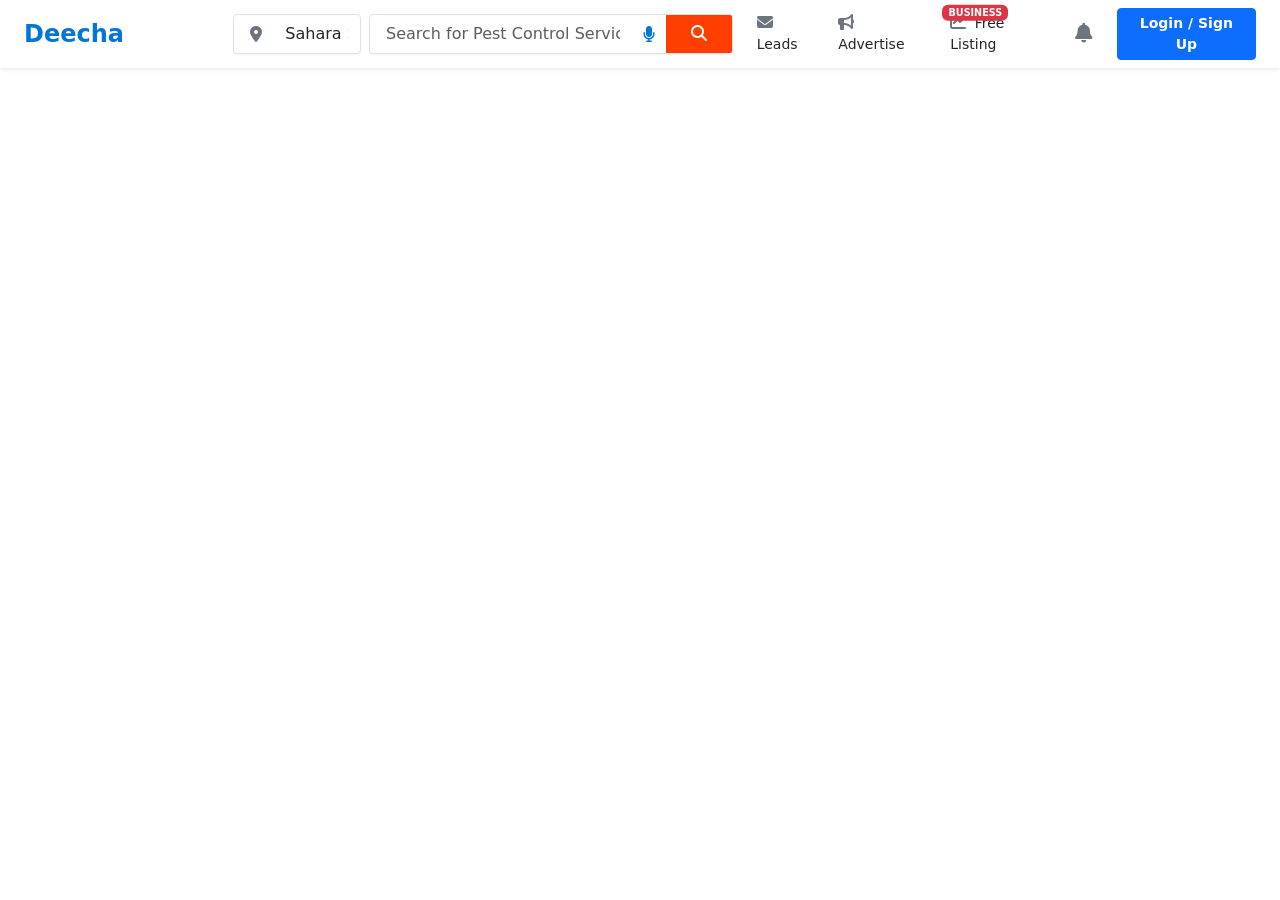
==== index.html @ 73287823 "title updated" ====
<!DOCTYPE html>
<html lang="en">
<head>
    <meta charset="UTF-8">
    <meta name="viewport" content="width=device-width, initial-scale=1.0">
    <title>Deecha Listing Website</title>
    <link href="https://cdn.jsdelivr.net/npm/bootstrap@5.3.0/dist/css/bootstrap.min.css" rel="stylesheet">
    <link rel="stylesheet" href="https://cdnjs.cloudflare.com/ajax/libs/font-awesome/6.4.0/css/all.min.css">
    <link rel="stylesheet" href="style.css">
</head>
<body>

    <header class="bg-white shadow-sm sticky-top">
        <div class="container-fluid px-3 px-lg-4 py-2">
            
            <div class="row align-items-center">
                
                <div class="col-6 col-lg-2 d-flex align-items-center">
                    <a class="navbar-brand fw-bold fs-4" href="#">
                        <span class="text-primary">Deecha</span>
                    </a>
                </div>

                <div class="col-lg-5 d-none d-lg-block">
                    <div class="d-flex gap-2"> <div class="input-group border rounded-1 overflow-hidden search-box" style="width: 35%;">
                            <span class="input-group-text bg-white border-0 ps-3">
                                <i class="fas fa-map-marker-alt text-secondary"></i>
                            </span>
                            <input type="text" class="form-control border-0" placeholder="Location" value="Sahara States Road-Jankipuram">
                        </div>

                        <div class="input-group border rounded-1 overflow-hidden search-box flex-grow-1">
                            <input type="text" class="form-control border-0 ps-3" placeholder="Search for Pest Control Services">
                            
                            <span class="input-group-text bg-white border-0">
                                <i class="fas fa-microphone text-primary clickable"></i>
                            </span>
                            
                            <button class="btn btn-orange text-white px-4 rounded-0" type="button">
                                <i class="fas fa-search"></i>
                            </button>
                        </div>

                    </div>
                </div>

                <div class="col-lg-5 d-none d-lg-flex justify-content-end align-items-center gap-4">
                    <a href="#" class="nav-icon-link text-dark text-decoration-none"><i class="fas fa-envelope me-1 text-secondary"></i> Leads</a>
                    <a href="#" class="nav-icon-link text-dark text-decoration-none"><i class="fas fa-bullhorn me-1 text-secondary"></i> Advertise</a>
                    <a href="#" class="nav-icon-link text-dark text-decoration-none position-relative px-2">
                        <span class="badge bg-danger position-absolute top-0 start-0 translate-middle-y" style="font-size: 0.6rem;">BUSINESS</span>
                        <i class="fas fa-chart-line me-1 text-secondary"></i> Free Listing
                    </a>
                    <a href="#" class="nav-icon-link text-dark text-decoration-none"><i class="fas fa-bell text-secondary fs-5"></i></a>
                    <button class="btn btn-primary btn-sm px-3 fw-bold">Login / Sign Up</button>
                </div>

                <div class="col-6 d-lg-none d-flex justify-content-end align-items-center gap-3">
                    <a href="#" class="btn btn-outline-primary btn-sm d-flex align-items-center gap-1 fw-bold border-1">
                        <i class="fas fa-bullhorn"></i> Advertise
                    </a>
                    <a href="#" class="text-dark position-relative"><i class="far fa-bell fs-5"></i><span class="position-absolute top-0 start-100 translate-middle p-1 bg-danger border border-light rounded-circle"></span></a>
                    <a href="#" class="text-secondary"><i class="fas fa-user-circle fs-2"></i></a>
                </div>

            </div>

            <div class="row mt-2 d-lg-none">
                <div class="col-12">
                    <div class="input-group border rounded-pill overflow-hidden shadow-sm">
                        <span class="input-group-text bg-white border-0 ps-3"><i class="fas fa-search text-secondary"></i></span>
                        <input type="text" class="form-control border-0" placeholder="Restaurants near me">
                        <span class="input-group-text bg-white border-0 pe-3"><i class="fas fa-microphone text-primary"></i></span>
                    </div>
                </div>
            </div>

        </div>
    </header>
    <script src="https://cdn.jsdelivr.net/npm/bootstrap@5.3.0/dist/js/bootstrap.bundle.min.js"></script>
</body>
</html>
---- style.css ----
/* Custom Justdial Orange */
.btn-orange {
    background-color: #ff3e00; 
    border-color: #ff3e00;
}
.btn-orange:hover {
    background-color: #e63800;
}

/* Colors */
.text-primary { color: #0076d7 !important; }
.text-warning { color: #ff9900 !important; }

/* Desktop Search Boxes */
.search-box {
    box-shadow: 0 1px 2px rgba(0,0,0,0.05); /* Subtle shadow for depth */
    transition: box-shadow 0.2s;
}

.search-box:focus-within {
    box-shadow: 0 0 0 2px rgba(0, 118, 215, 0.2); /* Blue glow on focus */
    border-color: #0076d7 !important;
}

.search-box input:focus {
    box-shadow: none;
    background-color: transparent;
}

/* Nav Links */
.nav-icon-link {
    font-size: 14px;
    font-weight: 500;
    transition: color 0.2s;
}
.nav-icon-link:hover { color: #0076d7 !important; }
.nav-icon-link i { font-size: 16px; }

/* Mobile Spacing */
@media (max-width: 991px) {
    .container-fluid { padding-top: 5px; padding-bottom: 5px; }
}
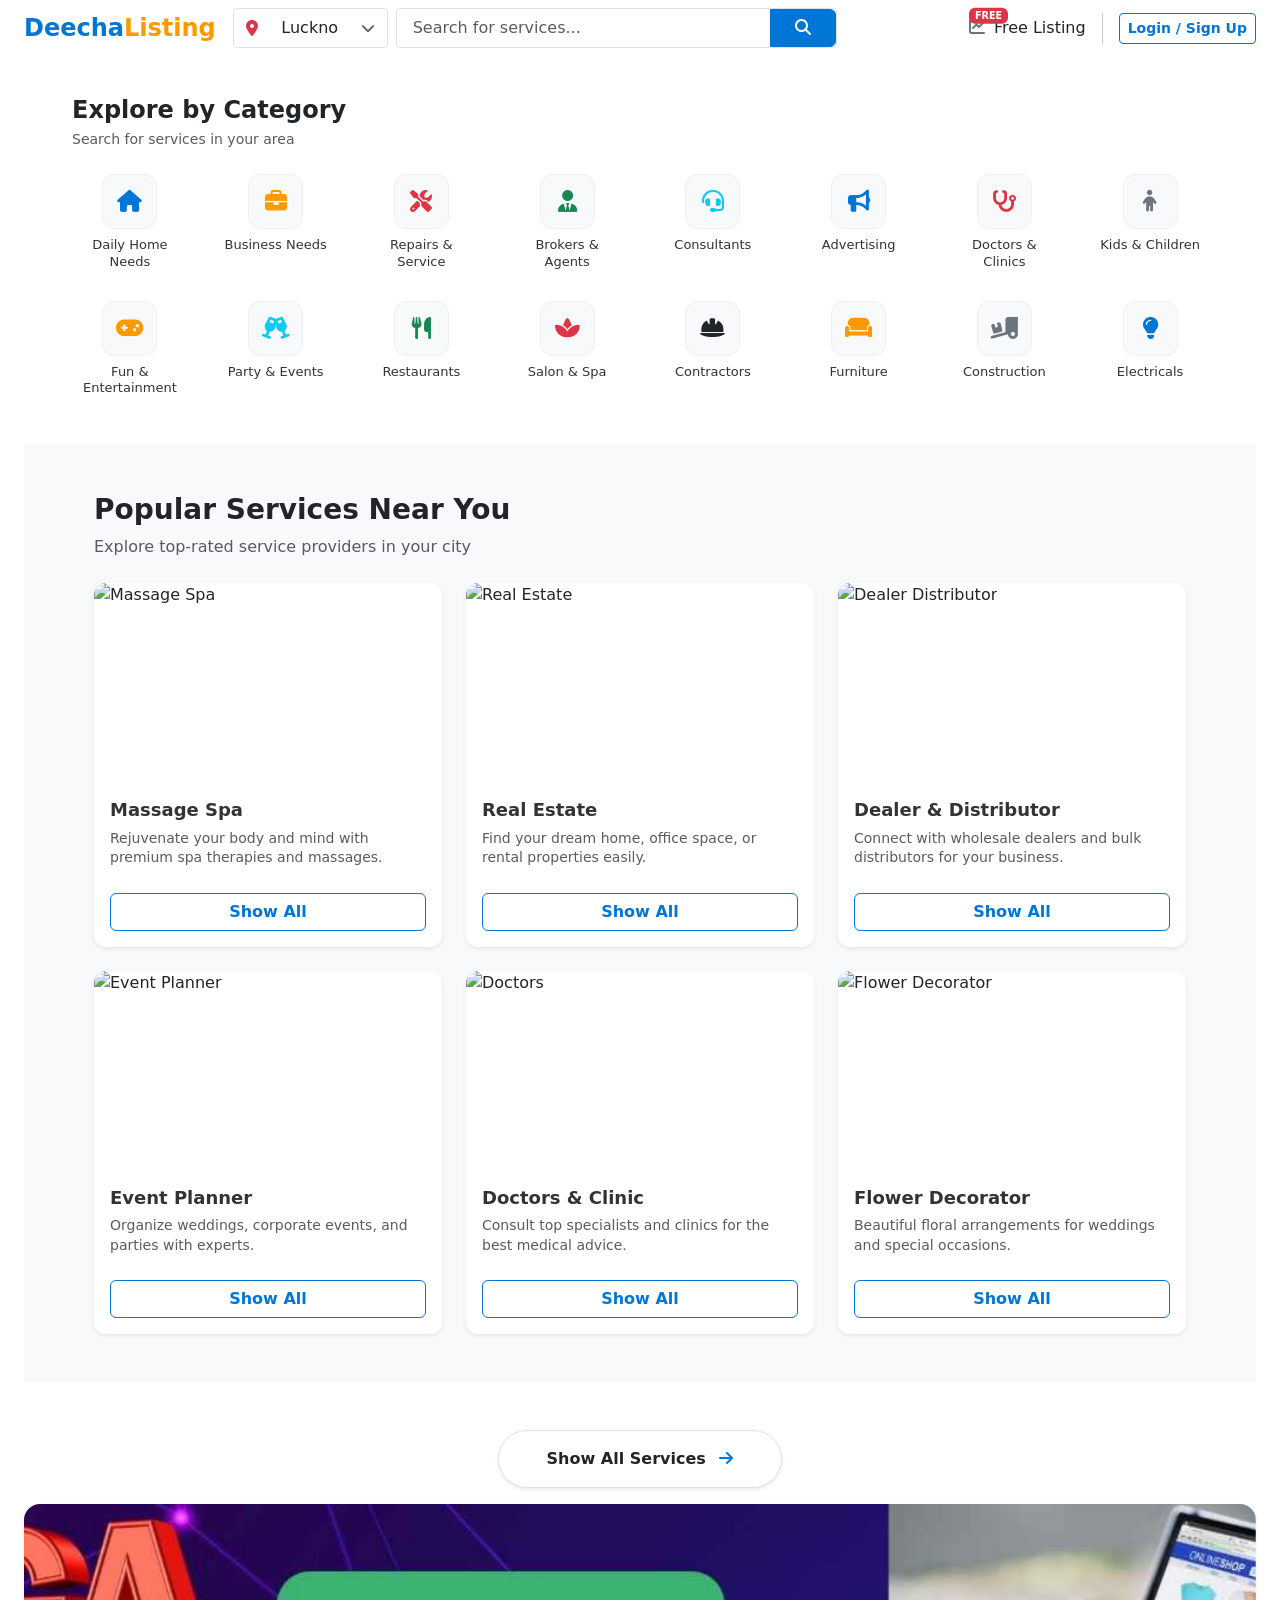
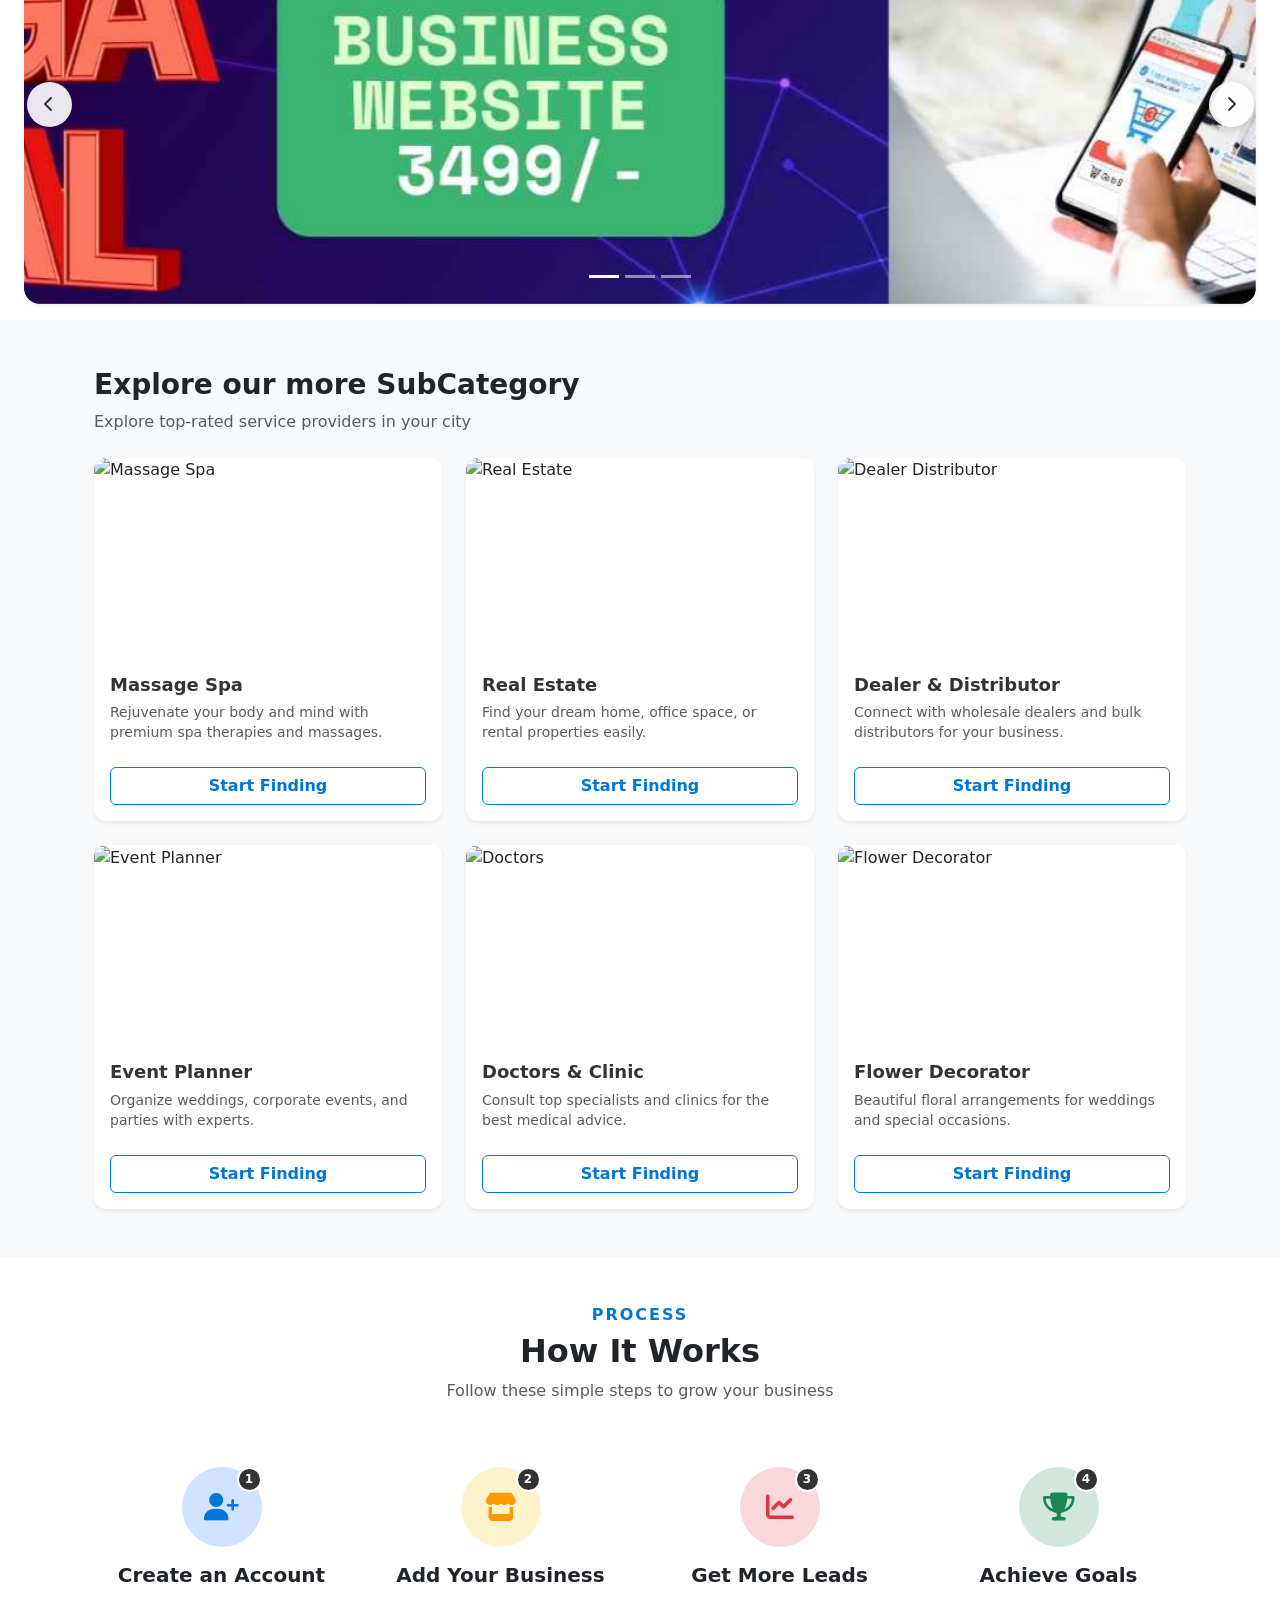
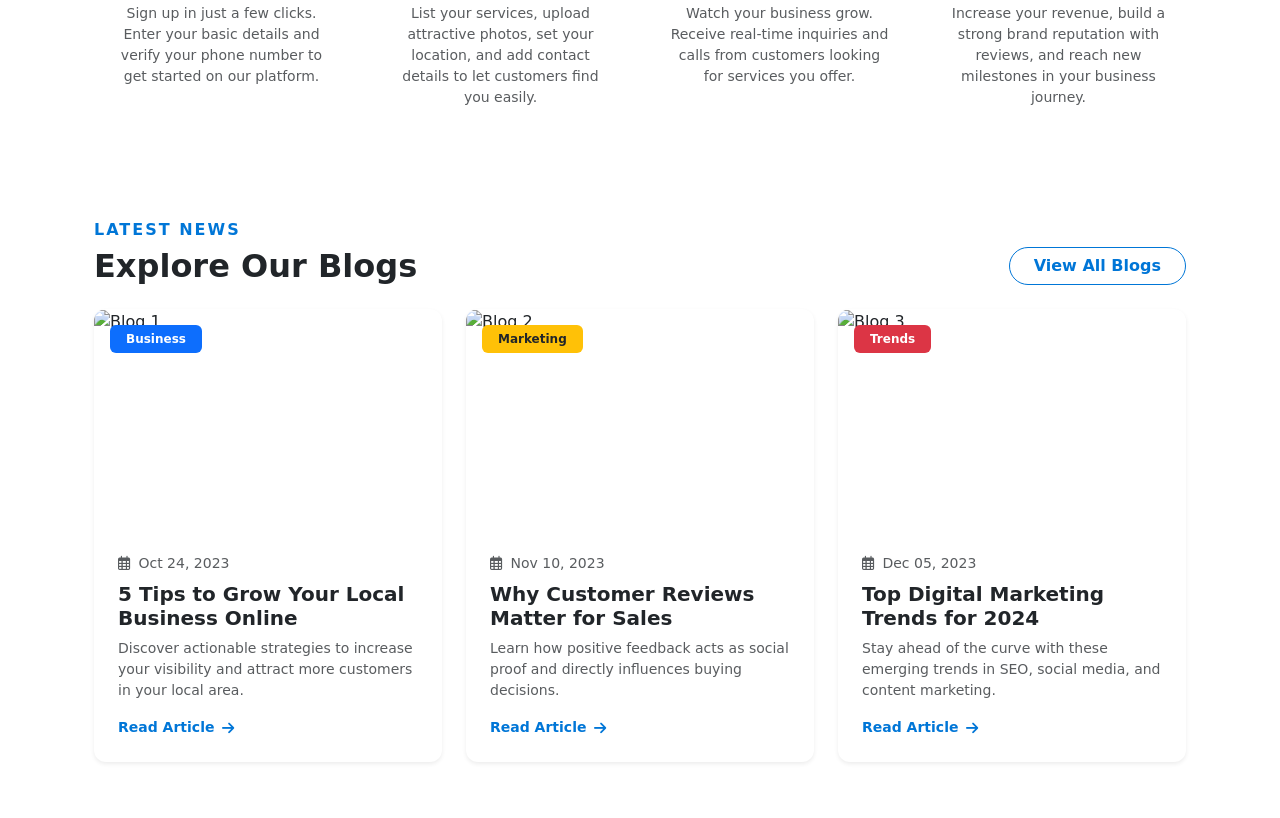
==== commit 574c3100: "CodeAdded" ====
--- a/index.html
+++ b/index.html
@@ -1,82 +1,638 @@
 <!DOCTYPE html>
 <html lang="en">
+
 <head>
     <meta charset="UTF-8">
     <meta name="viewport" content="width=device-width, initial-scale=1.0">
-    <title>Deecha Listing Website</title>
+    <title>Justdial - Click to Select Location</title>
     <link href="https://cdn.jsdelivr.net/npm/bootstrap@5.3.0/dist/css/bootstrap.min.css" rel="stylesheet">
     <link rel="stylesheet" href="https://cdnjs.cloudflare.com/ajax/libs/font-awesome/6.4.0/css/all.min.css">
     <link rel="stylesheet" href="style.css">
 </head>
+
 <body>
 
-    <header class="bg-white shadow-sm sticky-top">
-        <div class="container-fluid px-3 px-lg-4 py-2">
-            
+    <header class="bg-white shadow-sm sticky-top py-2">
+        <div class="container-fluid px-3 px-lg-4">
+
             <div class="row align-items-center">
-                
-                <div class="col-6 col-lg-2 d-flex align-items-center">
-                    <a class="navbar-brand fw-bold fs-4" href="#">
-                        <span class="text-primary">Deecha</span>
+
+                <div class="col-6 col-lg-2">
+                    <a class="navbar-brand fw-bold fs-4 d-flex align-items-center" href="#">
+                        <span class="text-primary">Deecha</span><span class="text-warning">Listing</span>
                     </a>
                 </div>
 
-                <div class="col-lg-5 d-none d-lg-block">
-                    <div class="d-flex gap-2"> <div class="input-group border rounded-1 overflow-hidden search-box" style="width: 35%;">
-                            <span class="input-group-text bg-white border-0 ps-3">
-                                <i class="fas fa-map-marker-alt text-secondary"></i>
-                            </span>
-                            <input type="text" class="form-control border-0" placeholder="Location" value="Sahara States Road-Jankipuram">
-                        </div>
-
-                        <div class="input-group border rounded-1 overflow-hidden search-box flex-grow-1">
-                            <input type="text" class="form-control border-0 ps-3" placeholder="Search for Pest Control Services">
-                            
-                            <span class="input-group-text bg-white border-0">
-                                <i class="fas fa-microphone text-primary clickable"></i>
-                            </span>
-                            
-                            <button class="btn btn-orange text-white px-4 rounded-0" type="button">
-                                <i class="fas fa-search"></i>
-                            </button>
-                        </div>
-
-                    </div>
-                </div>
-
-                <div class="col-lg-5 d-none d-lg-flex justify-content-end align-items-center gap-4">
-                    <a href="#" class="nav-icon-link text-dark text-decoration-none"><i class="fas fa-envelope me-1 text-secondary"></i> Leads</a>
-                    <a href="#" class="nav-icon-link text-dark text-decoration-none"><i class="fas fa-bullhorn me-1 text-secondary"></i> Advertise</a>
-                    <a href="#" class="nav-icon-link text-dark text-decoration-none position-relative px-2">
-                        <span class="badge bg-danger position-absolute top-0 start-0 translate-middle-y" style="font-size: 0.6rem;">BUSINESS</span>
+                <div class="col-lg-6 d-none d-lg-block">
+                    <div class="d-flex gap-2">
+
+                        <div class="dropdown position-relative w-35">
+
+                            <div class="input-group border rounded-1 h-100" data-bs-toggle="dropdown"
+                                aria-expanded="false" style="cursor: pointer;">
+                                <span class="input-group-text bg-white border-0">
+                                    <i class="fas fa-map-marker-alt text-danger"></i>
+                                </span>
+
+                                <input type="text" class="form-control border-0 bg-white" placeholder="Location"
+                                    value="Lucknow" readonly>
+
+                                <span class="input-group-text bg-white border-0">
+                                    <i class="fas fa-chevron-down text-muted small"></i>
+                                </span>
+                            </div>
+
+                            <ul class="dropdown-menu w-100 mt-1 shadow-lg border-0 rounded-bottom">
+                                <li>
+                                    <h6 class="dropdown-header text-uppercase small fw-bold text-muted bg-light py-2">
+                                        Popular Cities</h6>
+                                </li>
+
+                                <li><a class="dropdown-item py-2" href="#" onclick="selectCity(this)">Lucknow</a></li>
+
+                                <li><a class="dropdown-item py-2" href="#" onclick="selectCity(this)">Noida</a></li>
+
+                                <li><a class="dropdown-item py-2" href="#" onclick="selectCity(this)">Chennai</a></li>
+
+                                <li><a class="dropdown-item py-2" href="#" onclick="selectCity(this)">Gurgaon</a></li>
+
+                                <li>
+                                    <hr class="dropdown-divider">
+                                </li>
+                                <li><a class="dropdown-item text-primary small fw-bold" href="#">View All Cities</a>
+                                </li>
+                            </ul>
+
+                        </div>
+
+
+                        <div class="input-group border rounded-1 flex-grow-1">
+                            <input type="text" class="form-control border-0 ps-3" placeholder="Search for services...">
+                            <button class="btn btn-primary px-4 rounded-end" type="button"><i
+                                    class="fas fa-search"></i></button>
+                        </div>
+                    </div>
+                </div>
+
+                <div class="col-lg-4 d-none d-lg-flex justify-content-end align-items-center gap-3">
+                    <a href="#" class="text-decoration-none text-dark fw-medium position-relative">
+                        <span class="badge bg-danger position-absolute top-0 start-0 translate-middle-y"
+                            style="font-size: 0.6rem;">FREE</span>
                         <i class="fas fa-chart-line me-1 text-secondary"></i> Free Listing
                     </a>
-                    <a href="#" class="nav-icon-link text-dark text-decoration-none"><i class="fas fa-bell text-secondary fs-5"></i></a>
-                    <button class="btn btn-primary btn-sm px-3 fw-bold">Login / Sign Up</button>
+                    <div class="vr"></div>
+                    <button class="btn btn-outline-primary btn-sm fw-bold">Login / Sign Up</button>
                 </div>
 
                 <div class="col-6 d-lg-none d-flex justify-content-end align-items-center gap-3">
-                    <a href="#" class="btn btn-outline-primary btn-sm d-flex align-items-center gap-1 fw-bold border-1">
-                        <i class="fas fa-bullhorn"></i> Advertise
+                    <a href="#"
+                        class="text-decoration-none text-dark d-flex align-items-center gap-1 small fw-bold border rounded px-2 py-1">
+                        <i class="fas fa-bullhorn text-warning"></i> <span class="d-none d-sm-inline">Ad</span>
                     </a>
-                    <a href="#" class="text-dark position-relative"><i class="far fa-bell fs-5"></i><span class="position-absolute top-0 start-100 translate-middle p-1 bg-danger border border-light rounded-circle"></span></a>
-                    <a href="#" class="text-secondary"><i class="fas fa-user-circle fs-2"></i></a>
-                </div>
-
-            </div>
-
-            <div class="row mt-2 d-lg-none">
-                <div class="col-12">
-                    <div class="input-group border rounded-pill overflow-hidden shadow-sm">
-                        <span class="input-group-text bg-white border-0 ps-3"><i class="fas fa-search text-secondary"></i></span>
-                        <input type="text" class="form-control border-0" placeholder="Restaurants near me">
-                        <span class="input-group-text bg-white border-0 pe-3"><i class="fas fa-microphone text-primary"></i></span>
-                    </div>
-                </div>
-            </div>
-
+                    <a href="#" class="text-secondary fs-4">
+                        <i class="fas fa-user-circle"></i>
+                    </a>
+                </div>
+            </div>
+
+
+
+    <!-- ======================== Service Section ====================== -->
+    <section class="py-5 bg-white">
+        <div class="container-fluid px-3 px-lg-5">
+            
+            <div class="mb-4">
+                <h4 class="fw-bold mb-1">Explore by Category</h4>
+                <p class="text-muted small">Search for services in your area</p>
+            </div>
+
+            <div class="custom-category-grid">
+                
+                <a href="#" class="cat-item text-decoration-none text-dark text-center">
+                    <div class="icon-box mb-2 mx-auto bg-light text-primary">
+                        <i class="fas fa-home"></i>
+                    </div>
+                    <span class="cat-label">Daily Home Needs</span>
+                </a>
+
+                <a href="#" class="cat-item text-decoration-none text-dark text-center">
+                    <div class="icon-box mb-2 mx-auto bg-light text-warning">
+                        <i class="fas fa-briefcase"></i>
+                    </div>
+                    <span class="cat-label">Business Needs</span>
+                </a>
+
+                <a href="#" class="cat-item text-decoration-none text-dark text-center">
+                    <div class="icon-box mb-2 mx-auto bg-light text-danger">
+                        <i class="fas fa-tools"></i>
+                    </div>
+                    <span class="cat-label">Repairs & Service</span>
+                </a>
+
+                <a href="#" class="cat-item text-decoration-none text-dark text-center">
+                    <div class="icon-box mb-2 mx-auto bg-light text-success">
+                        <i class="fas fa-user-tie"></i>
+                    </div>
+                    <span class="cat-label">Brokers & Agents</span>
+                </a>
+
+                <a href="#" class="cat-item text-decoration-none text-dark text-center">
+                    <div class="icon-box mb-2 mx-auto bg-light text-info">
+                        <i class="fas fa-headset"></i>
+                    </div>
+                    <span class="cat-label">Consultants</span>
+                </a>
+
+                <a href="#" class="cat-item text-decoration-none text-dark text-center">
+                    <div class="icon-box mb-2 mx-auto bg-light text-primary">
+                        <i class="fas fa-bullhorn"></i>
+                    </div>
+                    <span class="cat-label">Advertising</span>
+                </a>
+
+                <a href="#" class="cat-item text-decoration-none text-dark text-center">
+                    <div class="icon-box mb-2 mx-auto bg-light text-danger">
+                        <i class="fas fa-stethoscope"></i>
+                    </div>
+                    <span class="cat-label">Doctors & Clinics</span>
+                </a>
+
+                <a href="#" class="cat-item text-decoration-none text-dark text-center">
+                    <div class="icon-box mb-2 mx-auto bg-light text-secondary">
+                        <i class="fas fa-child"></i>
+                    </div>
+                    <span class="cat-label">Kids & Children</span>
+                </a>
+
+                <a href="#" class="cat-item text-decoration-none text-dark text-center">
+                    <div class="icon-box mb-2 mx-auto bg-light text-warning">
+                        <i class="fas fa-gamepad"></i>
+                    </div>
+                    <span class="cat-label">Fun & Entertainment</span>
+                </a>
+
+                <a href="#" class="cat-item text-decoration-none text-dark text-center">
+                    <div class="icon-box mb-2 mx-auto bg-light text-info">
+                        <i class="fas fa-glass-cheers"></i>
+                    </div>
+                    <span class="cat-label">Party & Events</span>
+                </a>
+
+                <a href="#" class="cat-item text-decoration-none text-dark text-center">
+                    <div class="icon-box mb-2 mx-auto bg-light text-success">
+                        <i class="fas fa-utensils"></i>
+                    </div>
+                    <span class="cat-label">Restaurants</span>
+                </a>
+
+                <a href="#" class="cat-item text-decoration-none text-dark text-center">
+                    <div class="icon-box mb-2 mx-auto bg-light text-danger">
+                        <i class="fas fa-spa"></i>
+                    </div>
+                    <span class="cat-label">Salon & Spa</span>
+                </a>
+
+                <a href="#" class="cat-item text-decoration-none text-dark text-center">
+                    <div class="icon-box mb-2 mx-auto bg-light text-dark">
+                        <i class="fas fa-hard-hat"></i>
+                    </div>
+                    <span class="cat-label">Contractors</span>
+                </a>
+
+                <a href="#" class="cat-item text-decoration-none text-dark text-center">
+                    <div class="icon-box mb-2 mx-auto bg-light text-warning">
+                        <i class="fas fa-couch"></i>
+                    </div>
+                    <span class="cat-label">Furniture</span>
+                </a>
+
+                <a href="#" class="cat-item text-decoration-none text-dark text-center">
+                    <div class="icon-box mb-2 mx-auto bg-light text-secondary">
+                        <i class="fas fa-truck-loading"></i>
+                    </div>
+                    <span class="cat-label">Construction</span>
+                </a>
+
+                <a href="#" class="cat-item text-decoration-none text-dark text-center">
+                    <div class="icon-box mb-2 mx-auto bg-light text-primary">
+                        <i class="fas fa-lightbulb"></i>
+                    </div>
+                    <span class="cat-label">Electricals</span>
+                </a>
+
+            </div>
         </div>
-    </header>
+    </section>
+
+    <!-- =================== Service Section Two ====================== -->
+     <section class="py-5 bg-light">
+        <div class="container px-3 px-lg-4">
+            
+            <div class="mb-4">
+                <h3 class="fw-bold text-dark">Popular Services Near You</h3>
+                <p class="text-muted">Explore top-rated service providers in your city</p>
+            </div>
+
+            <div class="row g-4">
+
+                <div class="col-12 col-lg-4">
+                    <div class="card service-card h-100 border-0 shadow-sm">
+                        <div class="img-wrapper">
+                            <img src="https://images.unsplash.com/photo-1600334089648-b0d9d3028eb2?auto=format&fit=crop&q=80&w=600" class="card-img-top" alt="Massage Spa">
+                        </div>
+                        <div class="card-body">
+                            <h5 class="card-title fw-bold">Massage Spa</h5>
+                            <p class="card-text text-muted small">Rejuvenate your body and mind with premium spa therapies and massages.</p>
+                            <a href="#" class="btn btn-outline-primary w-100 fw-bold mt-2">Show All</a>
+                        </div>
+                    </div>
+                </div>
+
+                <div class="col-12 col-lg-4">
+                    <div class="card service-card h-100 border-0 shadow-sm">
+                        <div class="img-wrapper">
+                            <img src="https://images.unsplash.com/photo-1560518883-ce09059eeffa?auto=format&fit=crop&q=80&w=600" class="card-img-top" alt="Real Estate">
+                        </div>
+                        <div class="card-body">
+                            <h5 class="card-title fw-bold">Real Estate</h5>
+                            <p class="card-text text-muted small">Find your dream home, office space, or rental properties easily.</p>
+                            <a href="#" class="btn btn-outline-primary w-100 fw-bold mt-2">Show All</a>
+                        </div>
+                    </div>
+                </div>
+
+                <div class="col-12 col-lg-4">
+                    <div class="card service-card h-100 border-0 shadow-sm">
+                        <div class="img-wrapper">
+                            <img src="https://images.unsplash.com/photo-1586528116311-ad8dd3c8310d?auto=format&fit=crop&q=80&w=600" class="card-img-top" alt="Dealer Distributor">
+                        </div>
+                        <div class="card-body">
+                            <h5 class="card-title fw-bold">Dealer & Distributor</h5>
+                            <p class="card-text text-muted small">Connect with wholesale dealers and bulk distributors for your business.</p>
+                            <a href="#" class="btn btn-outline-primary w-100 fw-bold mt-2">Show All</a>
+                        </div>
+                    </div>
+                </div>
+
+                <div class="col-12 col-lg-4">
+                    <div class="card service-card h-100 border-0 shadow-sm">
+                        <div class="img-wrapper">
+                            <img src="https://images.unsplash.com/photo-1511795409834-ef04bbd61622?auto=format&fit=crop&q=80&w=600" class="card-img-top" alt="Event Planner">
+                        </div>
+                        <div class="card-body">
+                            <h5 class="card-title fw-bold">Event Planner</h5>
+                            <p class="card-text text-muted small">Organize weddings, corporate events, and parties with experts.</p>
+                            <a href="#" class="btn btn-outline-primary w-100 fw-bold mt-2">Show All</a>
+                        </div>
+                    </div>
+                </div>
+
+                <div class="col-12 col-lg-4">
+                    <div class="card service-card h-100 border-0 shadow-sm">
+                        <div class="img-wrapper">
+                            <img src="https://images.unsplash.com/photo-1532938911079-1b06ac7ceec7?auto=format&fit=crop&q=80&w=600" class="card-img-top" alt="Doctors">
+                        </div>
+                        <div class="card-body">
+                            <h5 class="card-title fw-bold">Doctors & Clinic</h5>
+                            <p class="card-text text-muted small">Consult top specialists and clinics for the best medical advice.</p>
+                            <a href="#" class="btn btn-outline-primary w-100 fw-bold mt-2">Show All</a>
+                        </div>
+                    </div>
+                </div>
+
+                <div class="col-12 col-lg-4">
+                    <div class="card service-card h-100 border-0 shadow-sm">
+                        <div class="img-wrapper">
+                            <img src="https://images.unsplash.com/photo-1562690868-60bbe7293e94?auto=format&fit=crop&q=80&w=600" class="card-img-top" alt="Flower Decorator">
+                        </div>
+                        <div class="card-body">
+                            <h5 class="card-title fw-bold">Flower Decorator</h5>
+                            <p class="card-text text-muted small">Beautiful floral arrangements for weddings and special occasions.</p>
+                            <a href="#" class="btn btn-outline-primary w-100 fw-bold mt-2">Show All</a>
+                        </div>
+                    </div>
+                </div>
+
+            </div>
+        </div>
+    </section>
+
+    <!-- ==================== View Button ===================== -->
+     <div class="row mt-5">
+                <div class="col-12 text-center">
+                    <a href="#" class="btn btn-white shadow-sm border px-5 py-3 rounded-pill fw-bold text-dark service-btn">
+                        Show All Services 
+                        <i class="fas fa-arrow-right ms-2 text-primary"></i>
+                    </a>
+                </div>
+            </div>
+            </div>
+        </section>
+
+    <!-- ====================== Slider Section ====================== -->
+     <section class="py-3 bg-white">
+        <div class="container-fluid px-3 px-lg-4">
+            
+            <div id="mainBannerCarousel" class="carousel slide shadow-sm rounded-4 overflow-hidden" data-bs-ride="carousel">
+                
+                <div class="carousel-indicators">
+                    <button type="button" data-bs-target="#mainBannerCarousel" data-bs-slide-to="0" class="active"></button>
+                    <button type="button" data-bs-target="#mainBannerCarousel" data-bs-slide-to="1"></button>
+                    <button type="button" data-bs-target="#mainBannerCarousel" data-bs-slide-to="2"></button>
+                </div>
+
+                <div class="carousel-inner">
+                    
+                    <div class="carousel-item active">
+                        <img src="./images/slide1.jpg" class="d-block w-100 banner-img" alt="Mega Deal">
+                    </div>
+
+                    <div class="carousel-item">
+                        <img src="./images/slide2.jpg" class="d-block w-100 banner-img img-fluid" alt="Digital Marketing">
+                    </div>
+
+                </div>
+
+                <button class="carousel-control-prev" type="button" data-bs-target="#mainBannerCarousel" data-bs-slide="prev">
+                    <span class="custom-nav-btn">
+                        <i class="fas fa-chevron-left"></i>
+                    </span>
+                </button>
+                <button class="carousel-control-next" type="button" data-bs-target="#mainBannerCarousel" data-bs-slide="next">
+                    <span class="custom-nav-btn">
+                        <i class="fas fa-chevron-right"></i>
+                    </span>
+                </button>
+
+            </div>
+
+        </div>
+    </section>
+        <!-- =================== Explore SubCategory ====================== -->
+     <section class="py-5 bg-light">
+        <div class="container px-3 px-lg-4">
+            
+            <div class="mb-4">
+                <h3 class="fw-bold text-dark">Explore our more SubCategory</h3>
+                <p class="text-muted">Explore top-rated service providers in your city</p>
+            </div>
+
+            <div class="row g-4">
+
+                <div class="col-12 col-lg-4">
+                    <div class="card service-card h-100 border-0 shadow-sm">
+                        <div class="img-wrapper">
+                            <img src="https://images.unsplash.com/photo-1600334089648-b0d9d3028eb2?auto=format&fit=crop&q=80&w=600" class="card-img-top" alt="Massage Spa">
+                        </div>
+                        <div class="card-body">
+                            <h5 class="card-title fw-bold">Massage Spa</h5>
+                            <p class="card-text text-muted small">Rejuvenate your body and mind with premium spa therapies and massages.</p>
+                            <a href="#" class="btn btn-outline-primary w-100 fw-bold mt-2">Start Finding</a>
+                        </div>
+                    </div>
+                </div>
+
+                <div class="col-12 col-lg-4">
+                    <div class="card service-card h-100 border-0 shadow-sm">
+                        <div class="img-wrapper">
+                            <img src="https://images.unsplash.com/photo-1560518883-ce09059eeffa?auto=format&fit=crop&q=80&w=600" class="card-img-top" alt="Real Estate">
+                        </div>
+                        <div class="card-body">
+                            <h5 class="card-title fw-bold">Real Estate</h5>
+                            <p class="card-text text-muted small">Find your dream home, office space, or rental properties easily.</p>
+                            <a href="#" class="btn btn-outline-primary w-100 fw-bold mt-2">Start Finding</a>
+                        </div>
+                    </div>
+                </div>
+
+                <div class="col-12 col-lg-4">
+                    <div class="card service-card h-100 border-0 shadow-sm">
+                        <div class="img-wrapper">
+                            <img src="https://images.unsplash.com/photo-1586528116311-ad8dd3c8310d?auto=format&fit=crop&q=80&w=600" class="card-img-top" alt="Dealer Distributor">
+                        </div>
+                        <div class="card-body">
+                            <h5 class="card-title fw-bold">Dealer & Distributor</h5>
+                            <p class="card-text text-muted small">Connect with wholesale dealers and bulk distributors for your business.</p>
+                            <a href="#" class="btn btn-outline-primary w-100 fw-bold mt-2">Start Finding</a>
+                        </div>
+                    </div>
+                </div>
+
+                <div class="col-12 col-lg-4">
+                    <div class="card service-card h-100 border-0 shadow-sm">
+                        <div class="img-wrapper">
+                            <img src="https://images.unsplash.com/photo-1511795409834-ef04bbd61622?auto=format&fit=crop&q=80&w=600" class="card-img-top" alt="Event Planner">
+                        </div>
+                        <div class="card-body">
+                            <h5 class="card-title fw-bold">Event Planner</h5>
+                            <p class="card-text text-muted small">Organize weddings, corporate events, and parties with experts.</p>
+                            <a href="#" class="btn btn-outline-primary w-100 fw-bold mt-2">Start Finding</a>
+                        </div>
+                    </div>
+                </div>
+
+                <div class="col-12 col-lg-4">
+                    <div class="card service-card h-100 border-0 shadow-sm">
+                        <div class="img-wrapper">
+                            <img src="https://images.unsplash.com/photo-1532938911079-1b06ac7ceec7?auto=format&fit=crop&q=80&w=600" class="card-img-top" alt="Doctors">
+                        </div>
+                        <div class="card-body">
+                            <h5 class="card-title fw-bold">Doctors & Clinic</h5>
+                            <p class="card-text text-muted small">Consult top specialists and clinics for the best medical advice.</p>
+                            <a href="#" class="btn btn-outline-primary w-100 fw-bold mt-2">Start Finding</a>
+                        </div>
+                    </div>
+                </div>
+
+                <div class="col-12 col-lg-4">
+                    <div class="card service-card h-100 border-0 shadow-sm">
+                        <div class="img-wrapper">
+                            <img src="https://images.unsplash.com/photo-1562690868-60bbe7293e94?auto=format&fit=crop&q=80&w=600" class="card-img-top" alt="Flower Decorator">
+                        </div>
+                        <div class="card-body">
+                            <h5 class="card-title fw-bold">Flower Decorator</h5>
+                            <p class="card-text text-muted small">Beautiful floral arrangements for weddings and special occasions.</p>
+                            <a href="#" class="btn btn-outline-primary w-100 fw-bold mt-2">Start Finding</a>
+                        </div>
+                    </div>
+                </div>
+
+            </div>
+        </div>
+    </section>
+
+    <!-- ==================== STEP Section =============== -->
+     <section class="py-5 bg-white">
+        <div class="container px-3 px-lg-4">
+            
+            <div class="text-center mb-5">
+                <h6 class="text-primary fw-bold text-uppercase ls-2">Process</h6>
+                <h2 class="fw-bold text-dark">How It Works</h2>
+                <p class="text-muted">Follow these simple steps to grow your business</p>
+            </div>
+
+            <div class="row g-4 justify-content-center">
+
+                <div class="col-12 col-md-6 col-lg-3">
+                    <div class="card work-card h-100 border-0 text-center p-3">
+                        <div class="icon-circle bg-primary-subtle text-primary mx-auto mb-3">
+                            <i class="fas fa-user-plus fs-3"></i>
+                            <span class="step-badge">1</span>
+                        </div>
+                        <div class="card-body p-0">
+                            <h5 class="fw-bold mb-3">Create an Account</h5>
+                            <p class="text-muted small mb-0">
+                                Sign up in just a few clicks. Enter your basic details and verify your phone number to get started on our platform.
+                            </p>
+                        </div>
+                    </div>
+                </div>
+
+                <div class="col-12 col-md-6 col-lg-3">
+                    <div class="card work-card h-100 border-0 text-center p-3">
+                        <div class="icon-circle bg-warning-subtle text-warning mx-auto mb-3">
+                            <i class="fas fa-store fs-3"></i>
+                            <span class="step-badge">2</span>
+                        </div>
+                        <div class="card-body p-0">
+                            <h5 class="fw-bold mb-3">Add Your Business</h5>
+                            <p class="text-muted small mb-0">
+                                List your services, upload attractive photos, set your location, and add contact details to let customers find you easily.
+                            </p>
+                        </div>
+                    </div>
+                </div>
+
+                <div class="col-12 col-md-6 col-lg-3">
+                    <div class="card work-card h-100 border-0 text-center p-3">
+                        <div class="icon-circle bg-danger-subtle text-danger mx-auto mb-3">
+                            <i class="fas fa-chart-line fs-3"></i>
+                            <span class="step-badge">3</span>
+                        </div>
+                        <div class="card-body p-0">
+                            <h5 class="fw-bold mb-3">Get More Leads</h5>
+                            <p class="text-muted small mb-0">
+                                Watch your business grow. Receive real-time inquiries and calls from customers looking for services you offer.
+                            </p>
+                        </div>
+                    </div>
+                </div>
+
+                <div class="col-12 col-md-6 col-lg-3">
+                    <div class="card work-card h-100 border-0 text-center p-3">
+                        <div class="icon-circle bg-success-subtle text-success mx-auto mb-3">
+                            <i class="fas fa-trophy fs-3"></i>
+                            <span class="step-badge">4</span>
+                        </div>
+                        <div class="card-body p-0">
+                            <h5 class="fw-bold mb-3">Achieve Goals</h5>
+                            <p class="text-muted small mb-0">
+                                Increase your revenue, build a strong brand reputation with reviews, and reach new milestones in your business journey.
+                            </p>
+                        </div>
+                    </div>
+                </div>
+
+            </div>
+        </div>
+    </section>
+
+    <!-- ================== Blog Section =============== -->
+     <section class="py-5 bg-white">
+        <div class="container px-3 px-lg-4">
+            
+            <div class="d-flex justify-content-between align-items-end mb-4">
+                <div>
+                    <h6 class="text-primary fw-bold text-uppercase ls-2">Latest News</h6>
+                    <h2 class="fw-bold text-dark mb-0">Explore Our Blogs</h2>
+                </div>
+                <a href="#" class="btn btn-outline-primary rounded-pill px-4 fw-bold d-none d-md-inline-block">View All Blogs</a>
+            </div>
+
+            <div class="row g-4">
+
+                <div class="col-12 col-md-6 col-lg-4">
+                    <div class="card blog-card h-100 border-0 shadow-sm overflow-hidden">
+                        <div class="blog-img-wrapper position-relative">
+                            <img src="https://images.unsplash.com/photo-1497366216548-37526070297c?auto=format&fit=crop&q=80&w=600" class="card-img-top" alt="Blog 1">
+                            <span class="badge bg-primary position-absolute top-0 start-0 m-3 py-2 px-3">Business</span>
+                        </div>
+                        <div class="card-body p-4">
+                            <div class="small text-muted mb-2">
+                                <i class="far fa-calendar-alt me-1"></i> Oct 24, 2023
+                            </div>
+                            <h5 class="card-title fw-bold">
+                                <a href="#" class="text-dark text-decoration-none stretched-link">5 Tips to Grow Your Local Business Online</a>
+                            </h5>
+                            <p class="card-text text-muted small mt-2">
+                                Discover actionable strategies to increase your visibility and attract more customers in your local area.
+                            </p>
+                            <div class="d-flex align-items-center mt-3 text-primary fw-bold small">
+                                Read Article <i class="fas fa-arrow-right ms-2"></i>
+                            </div>
+                        </div>
+                    </div>
+                </div>
+
+                <div class="col-12 col-md-6 col-lg-4">
+                    <div class="card blog-card h-100 border-0 shadow-sm overflow-hidden">
+                        <div class="blog-img-wrapper position-relative">
+                            <img src="https://images.unsplash.com/photo-1556761175-5973dc0f32e7?auto=format&fit=crop&q=80&w=600" class="card-img-top" alt="Blog 2">
+                            <span class="badge bg-warning text-dark position-absolute top-0 start-0 m-3 py-2 px-3">Marketing</span>
+                        </div>
+                        <div class="card-body p-4">
+                            <div class="small text-muted mb-2">
+                                <i class="far fa-calendar-alt me-1"></i> Nov 10, 2023
+                            </div>
+                            <h5 class="card-title fw-bold">
+                                <a href="#" class="text-dark text-decoration-none stretched-link">Why Customer Reviews Matter for Sales</a>
+                            </h5>
+                            <p class="card-text text-muted small mt-2">
+                                Learn how positive feedback acts as social proof and directly influences buying decisions.
+                            </p>
+                            <div class="d-flex align-items-center mt-3 text-primary fw-bold small">
+                                Read Article <i class="fas fa-arrow-right ms-2"></i>
+                            </div>
+                        </div>
+                    </div>
+                </div>
+
+                <div class="col-12 col-md-6 col-lg-4">
+                    <div class="card blog-card h-100 border-0 shadow-sm overflow-hidden">
+                        <div class="blog-img-wrapper position-relative">
+                            <img src="https://images.unsplash.com/photo-1460925895917-afdab827c52f?auto=format&fit=crop&q=80&w=600" class="card-img-top" alt="Blog 3">
+                            <span class="badge bg-danger position-absolute top-0 start-0 m-3 py-2 px-3">Trends</span>
+                        </div>
+                        <div class="card-body p-4">
+                            <div class="small text-muted mb-2">
+                                <i class="far fa-calendar-alt me-1"></i> Dec 05, 2023
+                            </div>
+                            <h5 class="card-title fw-bold">
+                                <a href="#" class="text-dark text-decoration-none stretched-link">Top Digital Marketing Trends for 2024</a>
+                            </h5>
+                            <p class="card-text text-muted small mt-2">
+                                Stay ahead of the curve with these emerging trends in SEO, social media, and content marketing.
+                            </p>
+                            <div class="d-flex align-items-center mt-3 text-primary fw-bold small">
+                                Read Article <i class="fas fa-arrow-right ms-2"></i>
+                            </div>
+                        </div>
+                    </div>
+                </div>
+
+            </div>
+
+            <div class="row mt-4 d-md-none">
+                <div class="col-12 text-center">
+                    <a href="#" class="btn btn-outline-primary rounded-pill px-5 fw-bold w-100">View All Blogs</a>
+                </div>
+            </div>
+
+        </div>
+    </section>
+
     <script src="https://cdn.jsdelivr.net/npm/bootstrap@5.3.0/dist/js/bootstrap.bundle.min.js"></script>
+    <script src="./script.js"></script>
 </body>
+
 </html>
--- a/style.css
+++ b/style.css
@@ -1,42 +1,338 @@
-/* Custom Justdial Orange */
-.btn-orange {
-    background-color: #ff3e00; 
-    border-color: #ff3e00;
-}
-.btn-orange:hover {
-    background-color: #e63800;
-}
-
-/* Colors */
+/* Custom Colors */
 .text-primary { color: #0076d7 !important; }
 .text-warning { color: #ff9900 !important; }
-
-/* Desktop Search Boxes */
-.search-box {
-    box-shadow: 0 1px 2px rgba(0,0,0,0.05); /* Subtle shadow for depth */
-    transition: box-shadow 0.2s;
-}
-
-.search-box:focus-within {
-    box-shadow: 0 0 0 2px rgba(0, 118, 215, 0.2); /* Blue glow on focus */
+.btn-primary { background-color: #0076d7; border-color: #0076d7; }
+.btn-outline-primary { color: #0076d7; border-color: #0076d7; }
+.btn-outline-primary:hover { background-color: #0076d7; color: white; }
+
+/* Desktop Input Sizing */
+.w-35 {
+    width: 35%;
+}
+
+/* Input Focus States */
+.form-control:focus {
+    box-shadow: none;
+}
+
+.input-group:focus-within {
+    box-shadow: 0 0 0 2px rgba(0, 118, 215, 0.2);
     border-color: #0076d7 !important;
-}
-
-.search-box input:focus {
-    box-shadow: none;
-    background-color: transparent;
-}
-
-/* Nav Links */
-.nav-icon-link {
-    font-size: 14px;
+    background-color: white;
+}
+
+/* Mobile Adjustments */
+@media (max-width: 991px) {
+    .container-fluid {
+        padding-top: 5px;
+        padding-bottom: 5px;
+    }
+}
+
+/* ============================
+   CATEGORY GRID STYLES
+   ============================ */
+
+.custom-category-grid {
+    display: grid;
+    /* Mobile View: 4 Columns */
+    grid-template-columns: repeat(4, 1fr); 
+    gap: 20px 10px; /* Row Gap: 20px, Col Gap: 10px */
+}
+
+/* Desktop Breakpoint (Large Screens) */
+@media (min-width: 992px) {
+    .custom-category-grid {
+        /* Desktop View: 8 Columns */
+        grid-template-columns: repeat(8, 1fr); 
+        gap: 30px;
+    }
+}
+
+/* Icon Box Styling */
+.icon-box {
+    width: 55px;
+    height: 55px;
+    border-radius: 12px; /* Soft square rounded corners */
+    display: flex;
+    align-items: center;
+    justify-content: center;
+    font-size: 22px;
+    transition: transform 0.2s ease, box-shadow 0.2s ease;
+    border: 1px solid #f0f0f0;
+}
+
+/* Label Styling */
+.cat-label {
+    font-size: 13px;
     font-weight: 500;
-    transition: color 0.2s;
-}
-.nav-icon-link:hover { color: #0076d7 !important; }
-.nav-icon-link i { font-size: 16px; }
-
-/* Mobile Spacing */
-@media (max-width: 991px) {
-    .container-fluid { padding-top: 5px; padding-bottom: 5px; }
+    line-height: 1.3;
+    display: block;
+    color: #333;
+    padding: 0 5px;
+}
+
+/* Hover Effects */
+.cat-item:hover .icon-box {
+    transform: translateY(-5px);
+    box-shadow: 0 5px 15px rgba(0,0,0,0.1);
+    background-color: white !important; /* Optional: turn white on hover */
+    border-color: #e0e0e0;
+}
+
+.cat-item:hover .cat-label {
+    color: #0d6efd; /* Bootstrap Primary Color */
+}
+
+/* Mobile Font Adjustment */
+@media (max-width: 768px) {
+    .icon-box {
+        width: 45px;
+        height: 45px;
+        font-size: 18px;
+        border-radius: 10px;
+    }
+    .cat-label {
+        font-size: 11px;
+    }
+}
+
+/* ============================
+   SERVICE CARD STYLES - Section 2
+   ============================ */
+
+/* Card Container */
+.service-card {
+    transition: transform 0.3s ease, box-shadow 0.3s ease;
+    border-radius: 12px; /* Smooth corners */
+    overflow: hidden;
+}
+
+/* Hover Effect: Lift Card Up */
+.service-card:hover {
+    transform: translateY(-5px);
+    box-shadow: 0 10px 20px rgba(0, 0, 0, 0.1) !important;
+}
+
+/* Image Wrapper to force fixed height */
+.service-card .img-wrapper {
+    height: 200px; /* Fixed height for consistent look */
+    overflow: hidden;
+}
+
+/* Image Styling */
+.service-card .card-img-top {
+    width: 100%;
+    height: 100%;
+    object-fit: cover; /* Ensures image fills box without stretching */
+    transition: transform 0.5s ease;
+}
+
+/* Zoom Image on Hover */
+.service-card:hover .card-img-top {
+    transform: scale(1.05);
+}
+
+/* Card Body Text */
+.service-card .card-title {
+    font-size: 18px;
+    margin-bottom: 8px;
+    color: #333;
+}
+
+.service-card .card-text {
+    min-height: 40px; /* Aligns buttons evenly even if text length varies */
+    line-height: 1.4;
+}
+
+/* Button Customization */
+.btn-outline-primary {
+    color: #0076d7;
+    border-color: #0076d7;
+}
+
+.btn-outline-primary:hover {
+    background-color: #0076d7;
+    color: #fff;
+}
+
+/* ============================
+   Show All Button Styling
+   ============================ */
+.btn-white {
+    background-color: #ffffff;
+    transition: all 0.3s ease;
+}
+
+.btn-white:hover {
+    background-color: #f8f9fa; /* Light Gray on Hover */
+    transform: translateY(-2px); /* Slight Lift */
+    box-shadow: 0 5px 15px rgba(0,0,0,0.1) !important; /* Deeper Shadow */
+    color: #0076d7 !important; /* Text turns blue */
+}
+
+/* ============================
+   BANNER SLIDER STYLES
+   ============================ */
+
+/* 1. Mobile View (Full Image Logic) */
+.banner-img {
+    width: 100%;           /* Full Width */
+    height: auto;          /* Height automatic adjust hogi image ke hisab se */
+    object-fit: contain;   /* Image crop nahi hogi, puri dikhegi */
+    aspect-ratio: 16/9;    /* (Optional) Layout shift rokne ke liye standard ratio */
+}
+
+/* 2. Desktop View (Fixed Height Logic) */
+@media (min-width: 992px) {
+    .banner-img {
+        height: 400px;      /* Desktop par fixed height taaki content niche na bhage */
+        object-fit: cover;  /* Desktop par wide fill karega */
+        aspect-ratio: auto; /* Reset aspect ratio for desktop */
+    }
+}
+
+/* 3. Custom Navigation Buttons */
+.custom-nav-btn {
+    width: 40px;            /* Mobile me thoda chhota button */
+    height: 40px;
+    background-color: rgba(255, 255, 255, 0.9);
+    border-radius: 50%;
+    display: flex;
+    align-items: center;
+    justify-content: center;
+    color: #333;
+    box-shadow: 0 4px 10px rgba(0,0,0,0.15);
+    transition: all 0.3s ease;
+}
+
+@media (min-width: 992px) {
+    .custom-nav-btn {
+        width: 45px; /* Desktop par normal size */
+        height: 45px;
+    }
+}
+
+/* Hover Effect */
+.carousel-control-prev:hover .custom-nav-btn,
+.carousel-control-next:hover .custom-nav-btn {
+    background-color: #fff;
+    transform: scale(1.1);
+    color: #0076d7;
+}
+
+.carousel-control-prev, .carousel-control-next {
+    opacity: 1; 
+    width: 50px;
+}
+
+/* ============================
+   HOW IT WORKS STYLES
+   ============================ */
+
+/* 1. Card Container */
+.work-card {
+    background: #fff;
+    transition: transform 0.3s ease, box-shadow 0.3s ease;
+    border-radius: 16px; /* Soft rounded corners */
+}
+
+/* Hover Effect: Lift up */
+.work-card:hover {
+    transform: translateY(-10px);
+    box-shadow: 0 10px 30px rgba(0, 0, 0, 0.08);
+}
+
+/* 2. Icon Circle */
+.icon-circle {
+    width: 80px;
+    height: 80px;
+    border-radius: 50%; /* Perfect Circle */
+    display: flex;
+    align-items: center;
+    justify-content: center;
+    position: relative; /* Needed for the step badge */
+    transition: all 0.3s ease;
+}
+
+/* 3. Small Step Number Badge (1, 2, 3, 4) */
+.step-badge {
+    position: absolute;
+    top: 0;
+    right: 0;
+    width: 25px;
+    height: 25px;
+    background-color: #333;
+    color: #fff;
+    border-radius: 50%;
+    font-size: 12px;
+    font-weight: bold;
+    display: flex;
+    align-items: center;
+    justify-content: center;
+    border: 2px solid #fff;
+}
+
+/* 4. Text Spacing */
+.ls-2 {
+    letter-spacing: 2px;
+}
+
+/* 5. Custom Background Colors (Bootstrap-like subtles) */
+.bg-primary-subtle { background-color: rgba(13, 110, 253, 0.1); }
+.bg-warning-subtle { background-color: rgba(255, 193, 7, 0.1); }
+.bg-danger-subtle { background-color: rgba(220, 53, 69, 0.1); }
+.bg-success-subtle { background-color: rgba(25, 135, 84, 0.1); }
+
+/* ============================
+   BLOG SECTION STYLES
+   ============================ */
+
+/* 1. Card Container */
+.blog-card {
+    transition: transform 0.3s ease, box-shadow 0.3s ease;
+    border-radius: 12px;
+}
+
+.blog-card:hover {
+    transform: translateY(-5px); /* Lift card up */
+    box-shadow: 0 10px 25px rgba(0, 0, 0, 0.1) !important;
+}
+
+/* 2. Image Wrapper & Hover Zoom */
+.blog-img-wrapper {
+    height: 220px; /* Fixed height for uniformity */
+    overflow: hidden;
+}
+
+.blog-card .card-img-top {
+    width: 100%;
+    height: 100%;
+    object-fit: cover;
+    transition: transform 0.5s ease;
+}
+
+/* Zoom Image on Hover */
+.blog-card:hover .card-img-top {
+    transform: scale(1.1);
+}
+
+/* 3. Title Link Effect */
+.blog-card .card-title a {
+    background-image: linear-gradient(currentColor, currentColor);
+    background-position: 0% 100%;
+    background-repeat: no-repeat;
+    background-size: 0% 2px;
+    transition: background-size .3s;
+}
+
+.blog-card:hover .card-title a {
+    background-size: 100% 2px; /* Underline animation on hover */
+    color: #0076d7 !important;
+}
+
+/* 4. Arrow Animation */
+.blog-card:hover .fa-arrow-right {
+    transform: translateX(5px);
+    transition: transform 0.3s ease;
 }
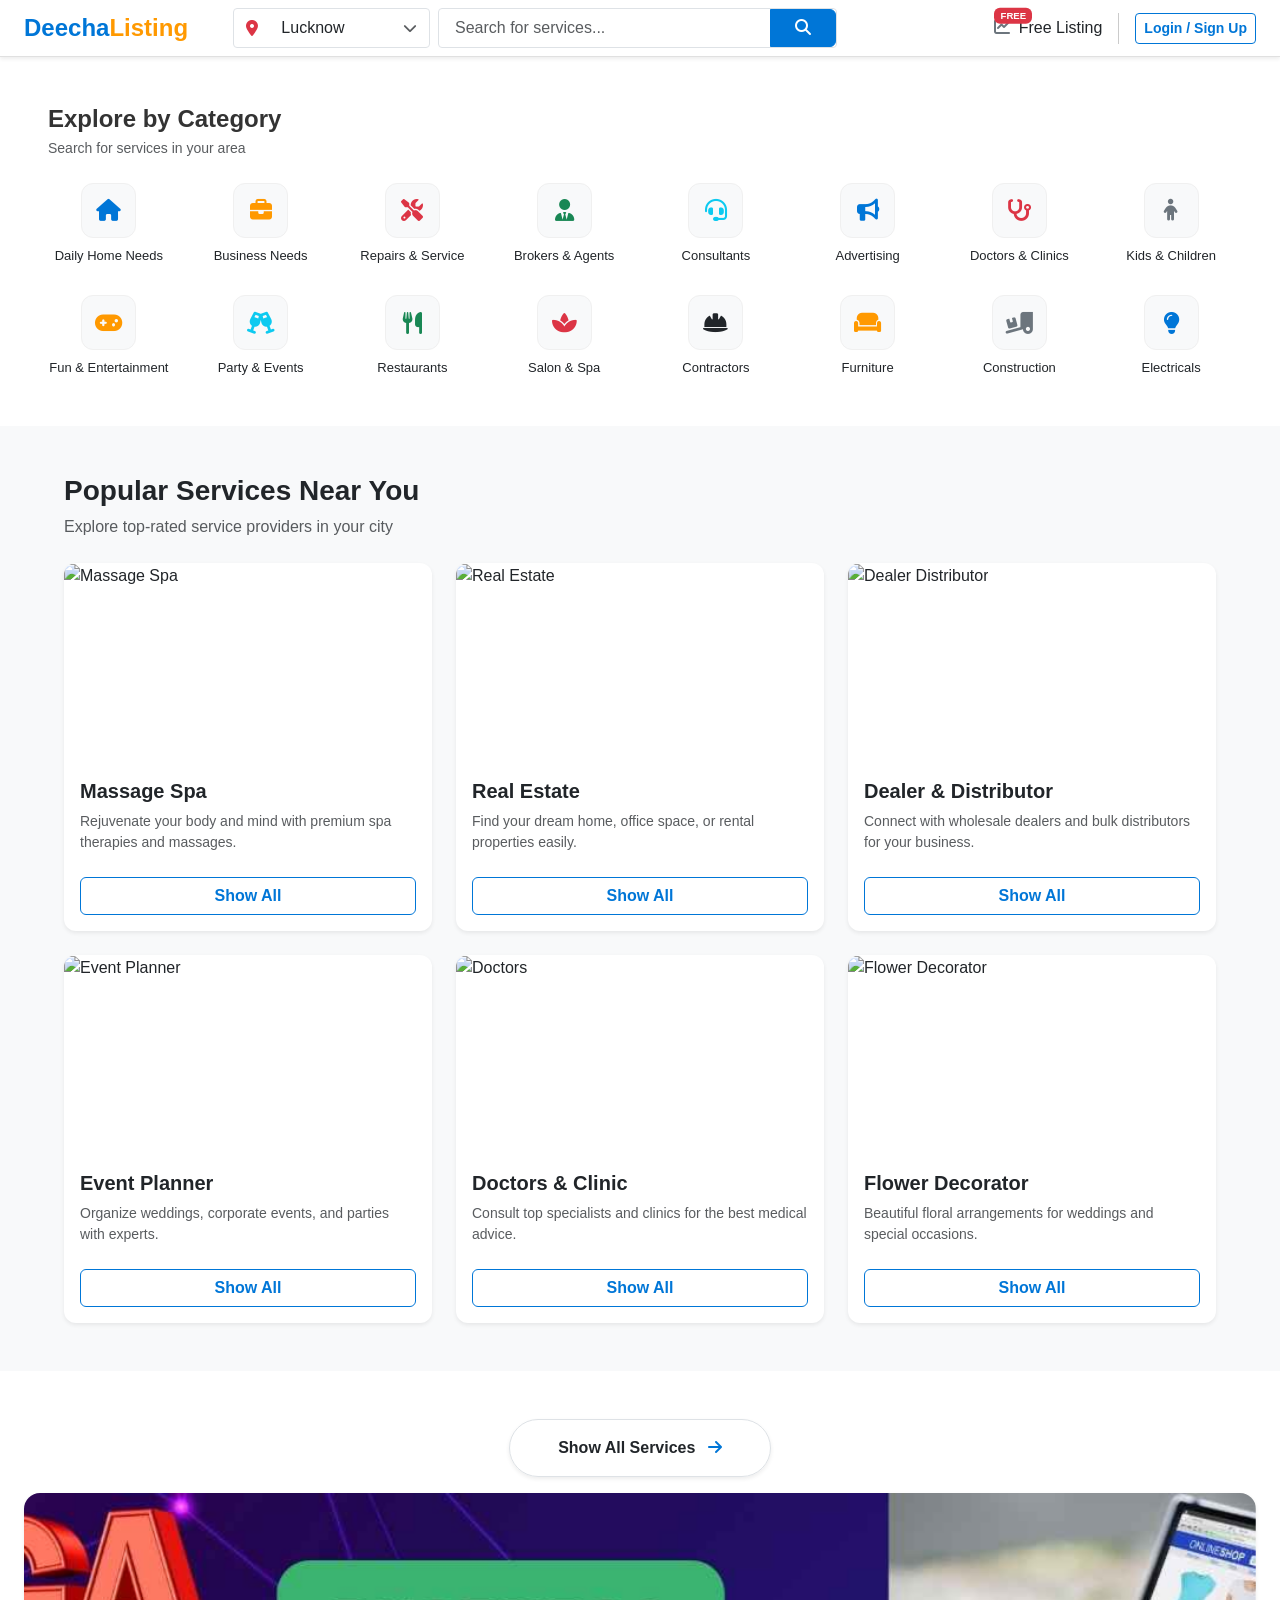
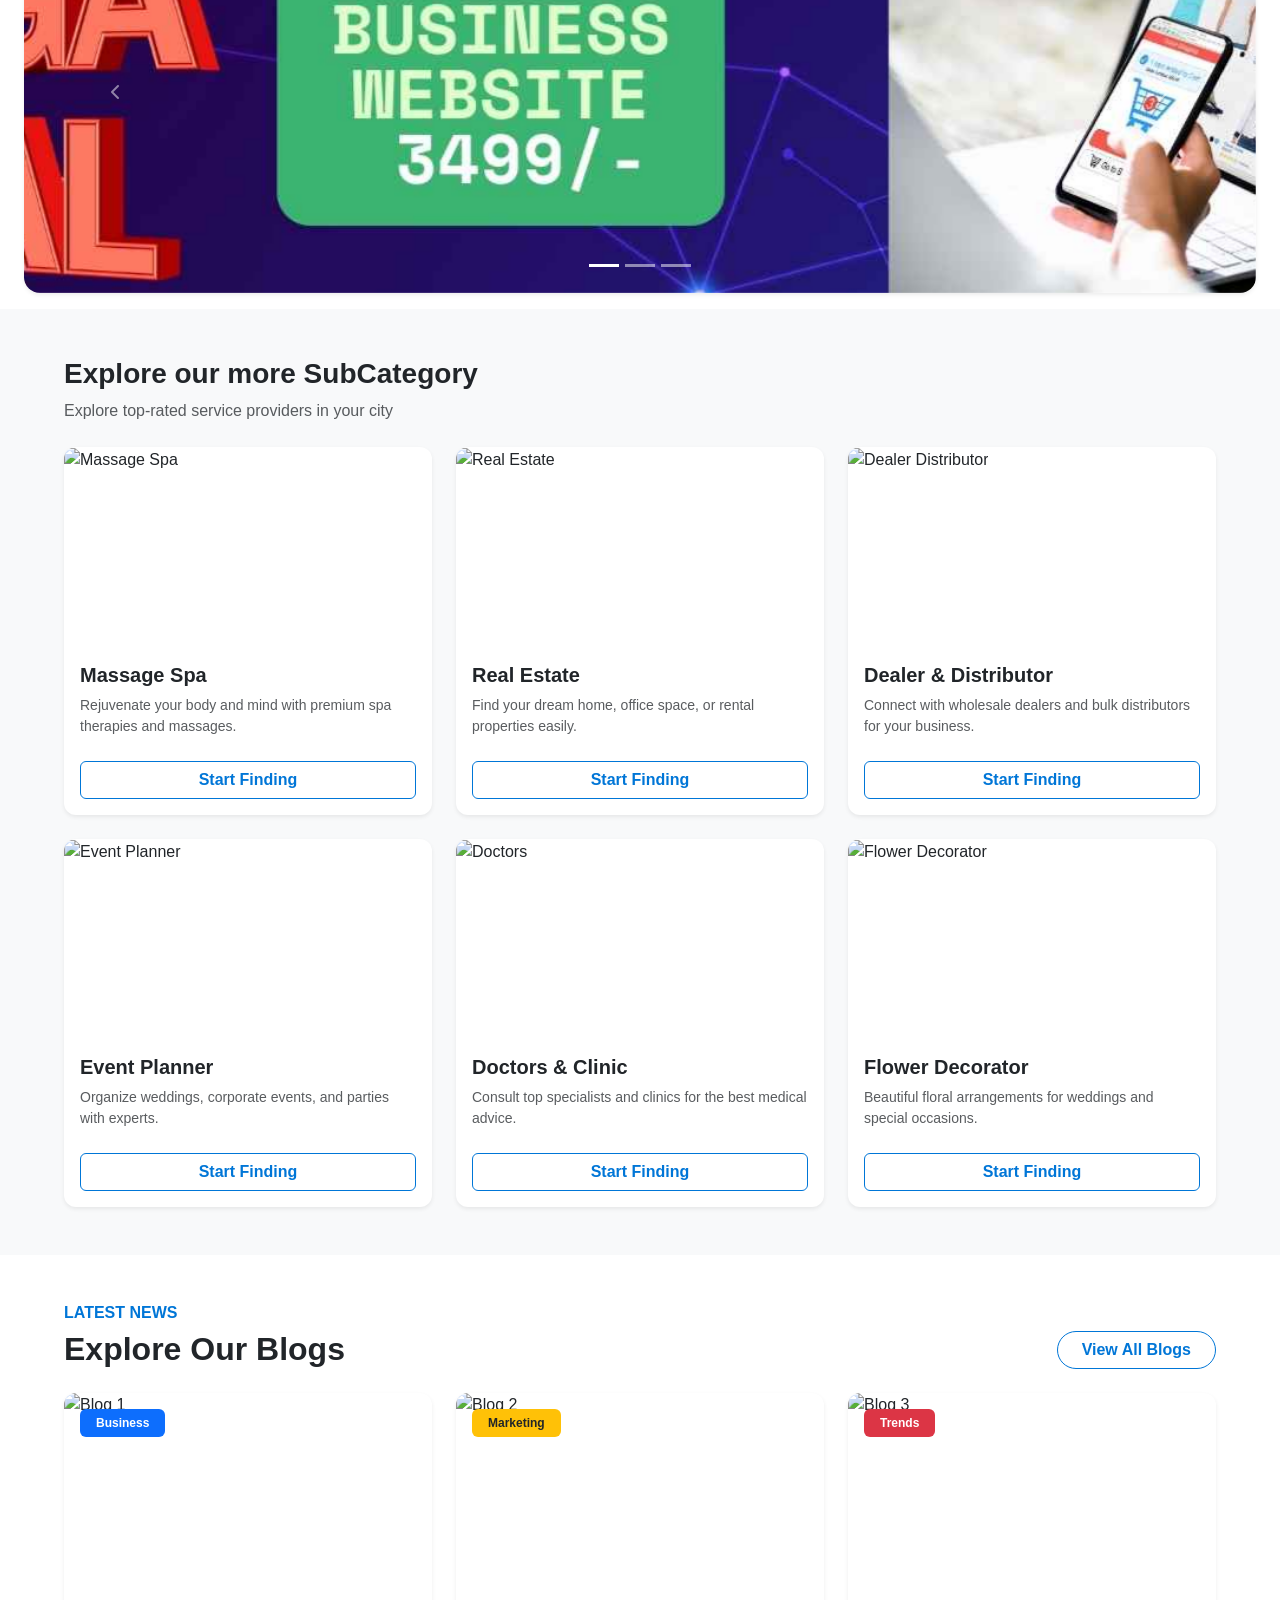
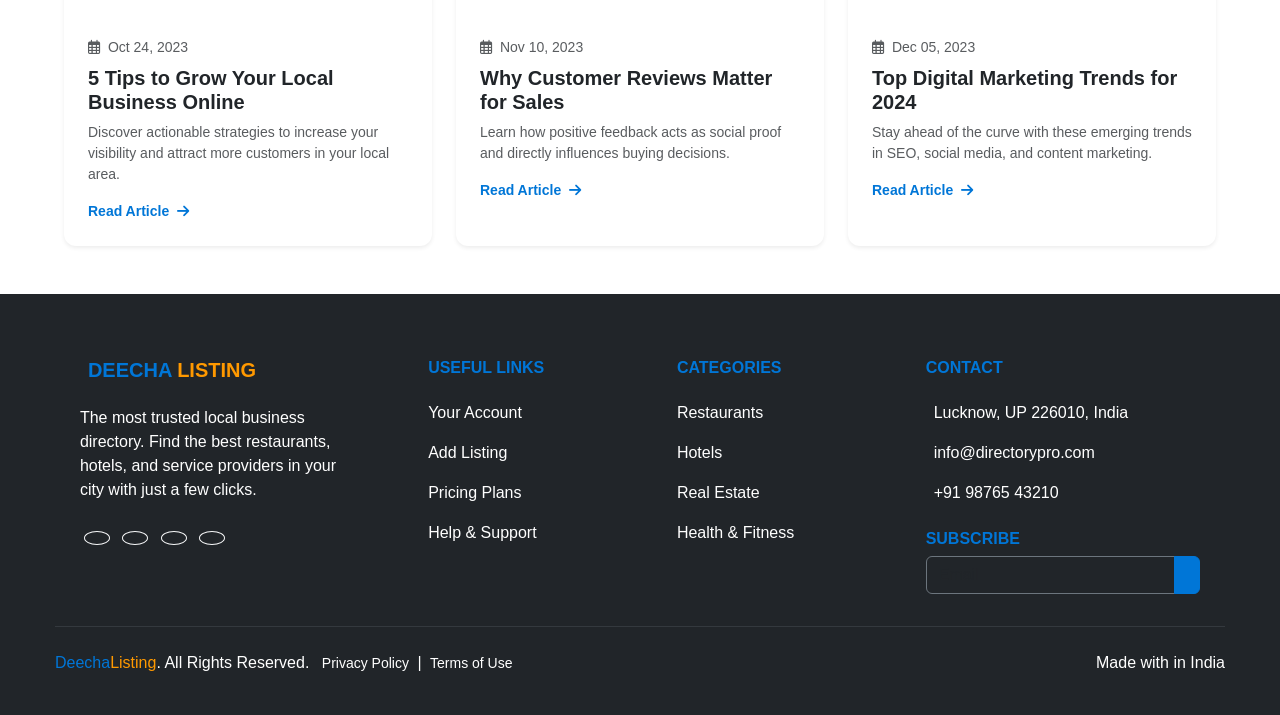
==== commit 1da0b189: "code added" ====
--- a/index.html
+++ b/index.html
@@ -7,6 +7,7 @@
     <title>Justdial - Click to Select Location</title>
     <link href="https://cdn.jsdelivr.net/npm/bootstrap@5.3.0/dist/css/bootstrap.min.css" rel="stylesheet">
     <link rel="stylesheet" href="https://cdnjs.cloudflare.com/ajax/libs/font-awesome/6.4.0/css/all.min.css">
+    <link rel="stylesheet" href="https://cdnjs.cloudflare.com/ajax/libs/bootstrap-icons/1.13.1/font/bootstrap-icons.min.css" integrity="sha512-t7Few9xlddEmgd3oKZQahkNI4dS6l80+eGEzFQiqtyVYdvcSG2D3Iub77R20BdotfRPA9caaRkg1tyaJiPmO0g==" crossorigin="anonymous" referrerpolicy="no-referrer" />
     <link rel="stylesheet" href="style.css">
 </head>
 
@@ -94,6 +95,8 @@
                     </a>
                 </div>
             </div>
+            </div>
+            </header>
 
 
 
@@ -453,82 +456,6 @@
                             <h5 class="card-title fw-bold">Flower Decorator</h5>
                             <p class="card-text text-muted small">Beautiful floral arrangements for weddings and special occasions.</p>
                             <a href="#" class="btn btn-outline-primary w-100 fw-bold mt-2">Start Finding</a>
-                        </div>
-                    </div>
-                </div>
-
-            </div>
-        </div>
-    </section>
-
-    <!-- ==================== STEP Section =============== -->
-     <section class="py-5 bg-white">
-        <div class="container px-3 px-lg-4">
-            
-            <div class="text-center mb-5">
-                <h6 class="text-primary fw-bold text-uppercase ls-2">Process</h6>
-                <h2 class="fw-bold text-dark">How It Works</h2>
-                <p class="text-muted">Follow these simple steps to grow your business</p>
-            </div>
-
-            <div class="row g-4 justify-content-center">
-
-                <div class="col-12 col-md-6 col-lg-3">
-                    <div class="card work-card h-100 border-0 text-center p-3">
-                        <div class="icon-circle bg-primary-subtle text-primary mx-auto mb-3">
-                            <i class="fas fa-user-plus fs-3"></i>
-                            <span class="step-badge">1</span>
-                        </div>
-                        <div class="card-body p-0">
-                            <h5 class="fw-bold mb-3">Create an Account</h5>
-                            <p class="text-muted small mb-0">
-                                Sign up in just a few clicks. Enter your basic details and verify your phone number to get started on our platform.
-                            </p>
-                        </div>
-                    </div>
-                </div>
-
-                <div class="col-12 col-md-6 col-lg-3">
-                    <div class="card work-card h-100 border-0 text-center p-3">
-                        <div class="icon-circle bg-warning-subtle text-warning mx-auto mb-3">
-                            <i class="fas fa-store fs-3"></i>
-                            <span class="step-badge">2</span>
-                        </div>
-                        <div class="card-body p-0">
-                            <h5 class="fw-bold mb-3">Add Your Business</h5>
-                            <p class="text-muted small mb-0">
-                                List your services, upload attractive photos, set your location, and add contact details to let customers find you easily.
-                            </p>
-                        </div>
-                    </div>
-                </div>
-
-                <div class="col-12 col-md-6 col-lg-3">
-                    <div class="card work-card h-100 border-0 text-center p-3">
-                        <div class="icon-circle bg-danger-subtle text-danger mx-auto mb-3">
-                            <i class="fas fa-chart-line fs-3"></i>
-                            <span class="step-badge">3</span>
-                        </div>
-                        <div class="card-body p-0">
-                            <h5 class="fw-bold mb-3">Get More Leads</h5>
-                            <p class="text-muted small mb-0">
-                                Watch your business grow. Receive real-time inquiries and calls from customers looking for services you offer.
-                            </p>
-                        </div>
-                    </div>
-                </div>
-
-                <div class="col-12 col-md-6 col-lg-3">
-                    <div class="card work-card h-100 border-0 text-center p-3">
-                        <div class="icon-circle bg-success-subtle text-success mx-auto mb-3">
-                            <i class="fas fa-trophy fs-3"></i>
-                            <span class="step-badge">4</span>
-                        </div>
-                        <div class="card-body p-0">
-                            <h5 class="fw-bold mb-3">Achieve Goals</h5>
-                            <p class="text-muted small mb-0">
-                                Increase your revenue, build a strong brand reputation with reviews, and reach new milestones in your business journey.
-                            </p>
                         </div>
                     </div>
                 </div>
@@ -631,6 +558,79 @@
         </div>
     </section>
 
+    <footer class="bg-dark text-white pt-5 pb-4">
+    <div class="container text-center text-md-start">
+        
+        <div class="row text-center text-md-start">
+            
+            <div class="col-md-3 col-lg-3 col-xl-3 mx-auto mt-3">
+                <h5 class="text-uppercase mb-4 fw-bold text-primary">
+                    <i class="bi bi-geo-alt-fill me-2 text-warning"></i>Deecha <span class="text-warning">Listing</span>
+                </h5>
+                <p>
+                    The most trusted local business directory. Find the best restaurants, hotels, and service providers in your city with just a few clicks.
+                </p>
+                <div class="mt-4">
+                    <a href="#" class="btn btn-outline-light btn-floating m-1 rounded-circle" role="button"><i class="bi bi-facebook"></i></a>
+                    <a href="#" class="btn btn-outline-light btn-floating m-1 rounded-circle" role="button"><i class="bi bi-twitter"></i></a>
+                    <a href="#" class="btn btn-outline-light btn-floating m-1 rounded-circle" role="button"><i class="bi bi-instagram"></i></a>
+                    <a href="#" class="btn btn-outline-light btn-floating m-1 rounded-circle" role="button"><i class="bi bi-linkedin"></i></a>
+                </div>
+            </div>
+
+            <div class="col-md-2 col-lg-2 col-xl-2 mx-auto mt-3">
+                <h6 class="text-uppercase mb-4 fw-bold text-primary">Useful Links</h6>
+                <p><a href="#" class="text-white text-decoration-none footer-link">Your Account</a></p>
+                <p><a href="#" class="text-white text-decoration-none footer-link">Add Listing</a></p>
+                <p><a href="#" class="text-white text-decoration-none footer-link">Pricing Plans</a></p>
+                <p><a href="#" class="text-white text-decoration-none footer-link">Help & Support</a></p>
+            </div>
+
+            <div class="col-md-3 col-lg-2 col-xl-2 mx-auto mt-3">
+                <h6 class="text-uppercase mb-4 fw-bold text-primary">Categories</h6>
+                <p><a href="#" class="text-white text-decoration-none footer-link">Restaurants</a></p>
+                <p><a href="#" class="text-white text-decoration-none footer-link">Hotels</a></p>
+                <p><a href="#" class="text-white text-decoration-none footer-link">Real Estate</a></p>
+                <p><a href="#" class="text-white text-decoration-none footer-link">Health & Fitness</a></p>
+            </div>
+
+            <div class="col-md-4 col-lg-3 col-xl-3 mx-auto mt-3">
+                <h6 class="text-uppercase mb-4 fw-bold text-primary">Contact</h6>
+                <p><i class="bi bi-house-door-fill me-2"></i> Lucknow, UP 226010, India</p>
+                <p><i class="bi bi-envelope-fill me-2"></i> info@directorypro.com</p>
+                <p><i class="bi bi-telephone-fill me-2"></i> +91 98765 43210</p>
+                
+                <div class="mt-4">
+                    <h6 class="text-uppercase fw-bold text-primary">Subscribe</h6>
+                    <div class="input-group mb-3 mt-2">
+                        <input type="email" class="form-control bg-dark text-white border-secondary" placeholder="Email" aria-label="Email">
+                        <button class="btn btn-primary" type="button"><i class="bi bi-send"></i></button>
+                    </div>
+                </div>
+            </div>
+
+        </div>
+
+        <hr class="mb-4 border-secondary">
+
+        <div class="row align-items-center">
+            <div class="col-md-7 col-lg-8">
+                 <span class="text-primary">Deecha</span><span class="text-warning">Listing</span>. All Rights Reserved.
+                    <a href="#" class="text-decoration-none text-white ms-2"><small>Privacy Policy</small></a>
+                    <span class="mx-1">|</span>
+                    <a href="#" class="text-decoration-none text-white"><small>Terms of Use</small></a>
+                </p>
+            </div>
+            <div class="col-md-5 col-lg-4">
+                <p class="text-center text-md-end">
+                    Made with <i class="bi bi-heart-fill text-danger"></i> in India
+                </p>
+            </div>
+        </div>
+
+    </div>
+</footer>
+
     <script src="https://cdn.jsdelivr.net/npm/bootstrap@5.3.0/dist/js/bootstrap.bundle.min.js"></script>
     <script src="./script.js"></script>
 </body>
--- a/style.css
+++ b/style.css
@@ -1,338 +1,411 @@
-/* Custom Colors */
-.text-primary { color: #0076d7 !important; }
-.text-warning { color: #ff9900 !important; }
-.btn-primary { background-color: #0076d7; border-color: #0076d7; }
-.btn-outline-primary { color: #0076d7; border-color: #0076d7; }
-.btn-outline-primary:hover { background-color: #0076d7; color: white; }
-
-/* Desktop Input Sizing */
-.w-35 {
-    width: 35%;
-}
-
-/* Input Focus States */
-.form-control:focus {
-    box-shadow: none;
-}
-
-.input-group:focus-within {
-    box-shadow: 0 0 0 2px rgba(0, 118, 215, 0.2);
-    border-color: #0076d7 !important;
-    background-color: white;
-}
-
-/* Mobile Adjustments */
-@media (max-width: 991px) {
-    .container-fluid {
-        padding-top: 5px;
-        padding-bottom: 5px;
-    }
-}
-
-/* ============================
-   CATEGORY GRID STYLES
-   ============================ */
-
+/* =========================================
+   1. GLOBAL VARIABLES & RESET
+   ========================================= */
+:root {
+  --primary-blue: #0076d7;
+  --primary-dark: #2c3e50;
+  --primary-orange: #ff5722;
+  --text-dark: #333;
+  --text-light: #666;
+  --bg-light: #f8f9fa;
+  --border-color: #e0e0e0;
+}
+
+body {
+  font-family: "Poppins", sans-serif;
+  background-color: #fff;
+  color: var(--text-dark);
+  overflow-x: hidden;
+}
+
+a {
+  text-decoration: none;
+  color: inherit;
+}
+ul {
+  list-style: none;
+  padding: 0;
+  margin: 0;
+}
+
+/* Global Utilities */
+.text-primary {
+  color: var(--primary-blue) !important;
+}
+.text-warning {
+  color: #ff9900 !important;
+}
+.btn-primary {
+  background-color: var(--primary-blue);
+  border-color: var(--primary-blue);
+}
+.btn-outline-primary {
+  color: var(--primary-blue);
+  border-color: var(--primary-blue);
+}
+.btn-outline-primary:hover {
+  background-color: var(--primary-blue);
+  color: white;
+}
+
+.form-control:focus,
+.btn:focus {
+  box-shadow: none;
+}
+
+/* =========================================
+   2. HEADER & NAVBAR
+   ========================================= */
+/* Home Header Specifics */
+        /* --- HEADER --- */
+        header {
+            border-bottom: 1px solid var(--border-color);
+            padding: 10px 0;
+            position: sticky;
+            top: 0;
+            background: #fff;
+            z-index: 100;
+        }
+
+        .container {
+            max-width: 1200px;
+            margin: 0 auto;
+            padding: 0 15px;
+        }
+
+        .navbar {
+            display: flex;
+            align-items: center;
+            justify-content: space-between;
+            gap: 20px;
+        }
+
+        .logo {
+            font-size: 24px;
+            font-weight: 800;
+            color: var(--primary-orange);
+            display: flex;
+            align-items: center;
+            gap: 5px;
+        }
+        .logo span { color: var(--primary-blue); }
+
+        /* Complex Search Bar */
+        .search-bar-wrapper {
+            display: flex;
+            flex: 1;
+            max-width: 600px;
+            border: 1px solid var(--border-color);
+            border-radius: 4px;
+            overflow: hidden;
+            display: none; /* Hidden on small mobile initially */
+        }
+        
+        .loc-input, .main-search-input {
+            border: none;
+            padding: 10px;
+            outline: none;
+        }
+        
+        .loc-wrapper {
+            display: flex;
+            align-items: center;
+            border-right: 1px solid var(--border-color);
+            padding: 0 10px;
+            background: #f9f9f9;
+        }
+        
+        .search-input-wrapper {
+            display: flex;
+            align-items: center;
+            flex: 1;
+            padding: 0 10px;
+            background: white;
+        }
+
+        .search-input-wrapper input { width: 100%; }
+        
+        .search-btn {
+            background: var(--primary-orange);
+            color: white;
+            border: none;
+            padding: 0 20px;
+            cursor: pointer;
+        }
+
+        .header-actions {
+            display: flex;
+            align-items: center;
+            gap: 15px;
+        }
+
+        .btn-list-business {
+            padding: 8px 15px;
+            border: 1px solid #ccc;
+            border-radius: 4px;
+            background: #f8f8f8;
+            font-size: 14px;
+            font-weight: 600;
+        }
+        
+        .btn-list-business span {
+            background: var(--primary-orange);
+            color: white;
+            padding: 2px 5px;
+            border-radius: 2px;
+            font-size: 10px;
+            margin-left: 5px;
+        }
+
+@media (max-width: 768px) {
+  .search-bar-wrapper {
+    display: none;
+  }
+}
+
+/* =========================================
+   3. HOME PAGE SECTIONS
+   ========================================= */
+/* Category Grid */
 .custom-category-grid {
-    display: grid;
-    /* Mobile View: 4 Columns */
-    grid-template-columns: repeat(4, 1fr); 
-    gap: 20px 10px; /* Row Gap: 20px, Col Gap: 10px */
-}
-
-/* Desktop Breakpoint (Large Screens) */
+  display: grid;
+  grid-template-columns: repeat(4, 1fr);
+  gap: 20px 10px;
+}
 @media (min-width: 992px) {
-    .custom-category-grid {
-        /* Desktop View: 8 Columns */
-        grid-template-columns: repeat(8, 1fr); 
-        gap: 30px;
-    }
-}
-
-/* Icon Box Styling */
-.icon-box {
-    width: 55px;
-    height: 55px;
-    border-radius: 12px; /* Soft square rounded corners */
-    display: flex;
-    align-items: center;
-    justify-content: center;
-    font-size: 22px;
-    transition: transform 0.2s ease, box-shadow 0.2s ease;
-    border: 1px solid #f0f0f0;
-}
-
-/* Label Styling */
+  .custom-category-grid {
+    grid-template-columns: repeat(8, 1fr);
+    gap: 30px;
+  }
+}
+
+.cat-item .icon-box {
+  width: 55px;
+  height: 55px;
+  border-radius: 12px;
+  display: flex;
+  align-items: center;
+  justify-content: center;
+  font-size: 22px;
+  border: 1px solid #f0f0f0;
+  transition: 0.3s;
+}
+.cat-item:hover .icon-box {
+  transform: translateY(-5px);
+  box-shadow: 0 5px 15px rgba(0, 0, 0, 0.1);
+}
 .cat-label {
-    font-size: 13px;
-    font-weight: 500;
-    line-height: 1.3;
-    display: block;
-    color: #333;
-    padding: 0 5px;
-}
-
-/* Hover Effects */
-.cat-item:hover .icon-box {
-    transform: translateY(-5px);
-    box-shadow: 0 5px 15px rgba(0,0,0,0.1);
-    background-color: white !important; /* Optional: turn white on hover */
-    border-color: #e0e0e0;
-}
-
-.cat-item:hover .cat-label {
-    color: #0d6efd; /* Bootstrap Primary Color */
-}
-
-/* Mobile Font Adjustment */
+  font-size: 13px;
+  font-weight: 500;
+  margin-top: 5px;
+  display: block;
+}
+
+/* Service Cards */
+.service-card {
+  border-radius: 12px;
+  overflow: hidden;
+  transition: 0.3s;
+}
+.service-card:hover {
+  transform: translateY(-5px);
+  box-shadow: 0 10px 20px rgba(0, 0, 0, 0.1) !important;
+}
+.service-card .img-wrapper {
+  height: 200px;
+  overflow: hidden;
+}
+.service-card img {
+  width: 100%;
+  height: 100%;
+  object-fit: cover;
+  transition: 0.5s;
+}
+.service-card:hover img {
+  transform: scale(1.05);
+}
+
+/* Banner Slider */
+.banner-img {
+  width: 100%;
+  height: auto;
+  object-fit: contain;
+  aspect-ratio: 16/9;
+}
+@media (min-width: 992px) {
+  .banner-img {
+    height: 400px;
+    object-fit: cover;
+    aspect-ratio: auto;
+  }
+}
+
+/* Blog Cards */
+.blog-card {
+  border-radius: 12px;
+  transition: 0.3s;
+}
+.blog-card:hover {
+  transform: translateY(-5px);
+  box-shadow: 0 10px 25px rgba(0, 0, 0, 0.1) !important;
+}
+.blog-img-wrapper {
+  height: 220px;
+  overflow: hidden;
+  position: relative;
+}
+
+/* =========================================
+   4. LISTING PAGE (Listing.html)
+   ========================================= */
+.listing-card {
+  border: 1px solid var(--border-color);
+  border-radius: 8px;
+  display: flex;
+  padding: 15px;
+  gap: 20px;
+  box-shadow: 0 2px 5px rgba(0, 0, 0, 0.05);
+  background: #fff;
+  margin-bottom: 20px;
+  transition: transform 0.2s;
+}
+.listing-card:hover {
+  transform: translateY(-2px);
+  box-shadow: 0 5px 15px rgba(0, 0, 0, 0.1);
+}
+
+.card-image {
+  width: 220px;
+  height: 180px;
+  position: relative;
+  flex-shrink: 0;
+}
+.card-image img {
+  width: 100%;
+  height: 100%;
+  object-fit: cover;
+  border-radius: 4px;
+}
+.since-badge {
+  position: absolute;
+  bottom: 0;
+  width: 100%;
+  background: rgba(255, 255, 255, 0.9);
+  text-align: center;
+  font-size: 12px;
+}
+
+.card-details {
+  flex: 1;
+  display: flex;
+  flex-direction: column;
+  justify-content: space-between;
+}
+.card-listing-title {
+  font-size: 18px;
+  color: var(--primary-dark);
+  font-weight: 700;
+}
+.tag {
+  background: #eee;
+  font-size: 11px;
+  padding: 2px 8px;
+  border-radius: 12px;
+  margin-right: 5px;
+}
+
+/* Sidebar Form */
+.lead-form {
+  background: #f0f8ff;
+  padding: 20px;
+  border: 1px solid #b3e5fc;
+  border-radius: 8px;
+  position: sticky;
+  top: 90px;
+}
+.btn-submit {
+  width: 100%;
+  background: var(--primary-blue);
+  color: white;
+  padding: 10px;
+  border: none;
+  border-radius: 4px;
+}
+
 @media (max-width: 768px) {
-    .icon-box {
-        width: 45px;
-        height: 45px;
-        font-size: 18px;
-        border-radius: 10px;
-    }
-    .cat-label {
-        font-size: 11px;
-    }
-}
-
-/* ============================
-   SERVICE CARD STYLES - Section 2
-   ============================ */
-
-/* Card Container */
-.service-card {
-    transition: transform 0.3s ease, box-shadow 0.3s ease;
-    border-radius: 12px; /* Smooth corners */
-    overflow: hidden;
-}
-
-/* Hover Effect: Lift Card Up */
-.service-card:hover {
-    transform: translateY(-5px);
-    box-shadow: 0 10px 20px rgba(0, 0, 0, 0.1) !important;
-}
-
-/* Image Wrapper to force fixed height */
-.service-card .img-wrapper {
-    height: 200px; /* Fixed height for consistent look */
-    overflow: hidden;
-}
-
-/* Image Styling */
-.service-card .card-img-top {
+  .listing-card {
+    flex-direction: column;
+  }
+  .card-image {
     width: 100%;
-    height: 100%;
-    object-fit: cover; /* Ensures image fills box without stretching */
-    transition: transform 0.5s ease;
-}
-
-/* Zoom Image on Hover */
-.service-card:hover .card-img-top {
-    transform: scale(1.05);
-}
-
-/* Card Body Text */
-.service-card .card-title {
-    font-size: 18px;
-    margin-bottom: 8px;
-    color: #333;
-}
-
-.service-card .card-text {
-    min-height: 40px; /* Aligns buttons evenly even if text length varies */
-    line-height: 1.4;
-}
-
-/* Button Customization */
-.btn-outline-primary {
-    color: #0076d7;
-    border-color: #0076d7;
-}
-
-.btn-outline-primary:hover {
-    background-color: #0076d7;
-    color: #fff;
-}
-
-/* ============================
-   Show All Button Styling
-   ============================ */
-.btn-white {
-    background-color: #ffffff;
-    transition: all 0.3s ease;
-}
-
-.btn-white:hover {
-    background-color: #f8f9fa; /* Light Gray on Hover */
-    transform: translateY(-2px); /* Slight Lift */
-    box-shadow: 0 5px 15px rgba(0,0,0,0.1) !important; /* Deeper Shadow */
-    color: #0076d7 !important; /* Text turns blue */
-}
-
-/* ============================
-   BANNER SLIDER STYLES
-   ============================ */
-
-/* 1. Mobile View (Full Image Logic) */
-.banner-img {
-    width: 100%;           /* Full Width */
-    height: auto;          /* Height automatic adjust hogi image ke hisab se */
-    object-fit: contain;   /* Image crop nahi hogi, puri dikhegi */
-    aspect-ratio: 16/9;    /* (Optional) Layout shift rokne ke liye standard ratio */
-}
-
-/* 2. Desktop View (Fixed Height Logic) */
-@media (min-width: 992px) {
-    .banner-img {
-        height: 400px;      /* Desktop par fixed height taaki content niche na bhage */
-        object-fit: cover;  /* Desktop par wide fill karega */
-        aspect-ratio: auto; /* Reset aspect ratio for desktop */
-    }
-}
-
-/* 3. Custom Navigation Buttons */
-.custom-nav-btn {
-    width: 40px;            /* Mobile me thoda chhota button */
-    height: 40px;
-    background-color: rgba(255, 255, 255, 0.9);
-    border-radius: 50%;
-    display: flex;
-    align-items: center;
-    justify-content: center;
-    color: #333;
-    box-shadow: 0 4px 10px rgba(0,0,0,0.15);
-    transition: all 0.3s ease;
-}
-
-@media (min-width: 992px) {
-    .custom-nav-btn {
-        width: 45px; /* Desktop par normal size */
-        height: 45px;
-    }
-}
-
-/* Hover Effect */
-.carousel-control-prev:hover .custom-nav-btn,
-.carousel-control-next:hover .custom-nav-btn {
-    background-color: #fff;
-    transform: scale(1.1);
-    color: #0076d7;
-}
-
-.carousel-control-prev, .carousel-control-next {
-    opacity: 1; 
-    width: 50px;
-}
-
-/* ============================
-   HOW IT WORKS STYLES
-   ============================ */
-
-/* 1. Card Container */
-.work-card {
-    background: #fff;
-    transition: transform 0.3s ease, box-shadow 0.3s ease;
-    border-radius: 16px; /* Soft rounded corners */
-}
-
-/* Hover Effect: Lift up */
-.work-card:hover {
-    transform: translateY(-10px);
-    box-shadow: 0 10px 30px rgba(0, 0, 0, 0.08);
-}
-
-/* 2. Icon Circle */
-.icon-circle {
-    width: 80px;
-    height: 80px;
-    border-radius: 50%; /* Perfect Circle */
-    display: flex;
-    align-items: center;
-    justify-content: center;
-    position: relative; /* Needed for the step badge */
-    transition: all 0.3s ease;
-}
-
-/* 3. Small Step Number Badge (1, 2, 3, 4) */
-.step-badge {
-    position: absolute;
-    top: 0;
-    right: 0;
-    width: 25px;
-    height: 25px;
-    background-color: #333;
-    color: #fff;
-    border-radius: 50%;
-    font-size: 12px;
-    font-weight: bold;
-    display: flex;
-    align-items: center;
-    justify-content: center;
-    border: 2px solid #fff;
-}
-
-/* 4. Text Spacing */
-.ls-2 {
-    letter-spacing: 2px;
-}
-
-/* 5. Custom Background Colors (Bootstrap-like subtles) */
-.bg-primary-subtle { background-color: rgba(13, 110, 253, 0.1); }
-.bg-warning-subtle { background-color: rgba(255, 193, 7, 0.1); }
-.bg-danger-subtle { background-color: rgba(220, 53, 69, 0.1); }
-.bg-success-subtle { background-color: rgba(25, 135, 84, 0.1); }
-
-/* ============================
-   BLOG SECTION STYLES
-   ============================ */
-
-/* 1. Card Container */
-.blog-card {
-    transition: transform 0.3s ease, box-shadow 0.3s ease;
-    border-radius: 12px;
-}
-
-.blog-card:hover {
-    transform: translateY(-5px); /* Lift card up */
-    box-shadow: 0 10px 25px rgba(0, 0, 0, 0.1) !important;
-}
-
-/* 2. Image Wrapper & Hover Zoom */
-.blog-img-wrapper {
-    height: 220px; /* Fixed height for uniformity */
-    overflow: hidden;
-}
-
-.blog-card .card-img-top {
-    width: 100%;
-    height: 100%;
-    object-fit: cover;
-    transition: transform 0.5s ease;
-}
-
-/* Zoom Image on Hover */
-.blog-card:hover .card-img-top {
-    transform: scale(1.1);
-}
-
-/* 3. Title Link Effect */
-.blog-card .card-title a {
-    background-image: linear-gradient(currentColor, currentColor);
-    background-position: 0% 100%;
-    background-repeat: no-repeat;
-    background-size: 0% 2px;
-    transition: background-size .3s;
-}
-
-.blog-card:hover .card-title a {
-    background-size: 100% 2px; /* Underline animation on hover */
-    color: #0076d7 !important;
-}
-
-/* 4. Arrow Animation */
-.blog-card:hover .fa-arrow-right {
-    transform: translateX(5px);
-    transition: transform 0.3s ease;
-}+    height: 200px;
+  }
+}
+
+/* =========================================
+   5. DETAIL PAGE (Listing-Detail.html)
+   ========================================= */
+.listing-header {
+  background: #fff;
+  padding: 30px;
+  border-radius: 8px;
+  box-shadow: 0 4px 6px rgba(0, 0, 0, 0.02);
+  margin-bottom: 20px;
+}
+.content-box {
+  background: #fff;
+  border-radius: 8px;
+  padding: 25px;
+  margin-bottom: 20px;
+  box-shadow: 0 2px 5px rgba(0, 0, 0, 0.02);
+}
+.section-heading {
+  border-bottom: 2px solid #f1f1f1;
+  padding-bottom: 10px;
+  margin-bottom: 20px;
+  font-weight: 600;
+}
+.gallery-img {
+  width: 100%;
+  height: 120px;
+  object-fit: cover;
+  border-radius: 6px;
+  cursor: pointer;
+  transition: 0.2s;
+}
+.gallery-img:hover {
+  transform: scale(1.05);
+}
+
+/* Buttons */
+.btn-action-blue {
+  background-color: var(--primary-dark);
+  color: #fff;
+  border: none;
+  padding: 10px 25px;
+  border-radius: 5px;
+}
+.btn-action-orange {
+  background-color: var(--primary-orange);
+  color: #fff;
+  border: none;
+  padding: 10px 25px;
+  border-radius: 5px;
+}
+
+/* =========================================
+   6. FOOTER
+   ========================================= */
+footer {
+  background-color: #212529;
+  color: white;
+  padding-top: 50px;
+}
+.footer-link {
+  transition: 0.3s;
+}
+.footer-link:hover {
+  color: var(--primary-blue) !important;
+  transform: translateX(5px);
+  display: inline-block;
+}
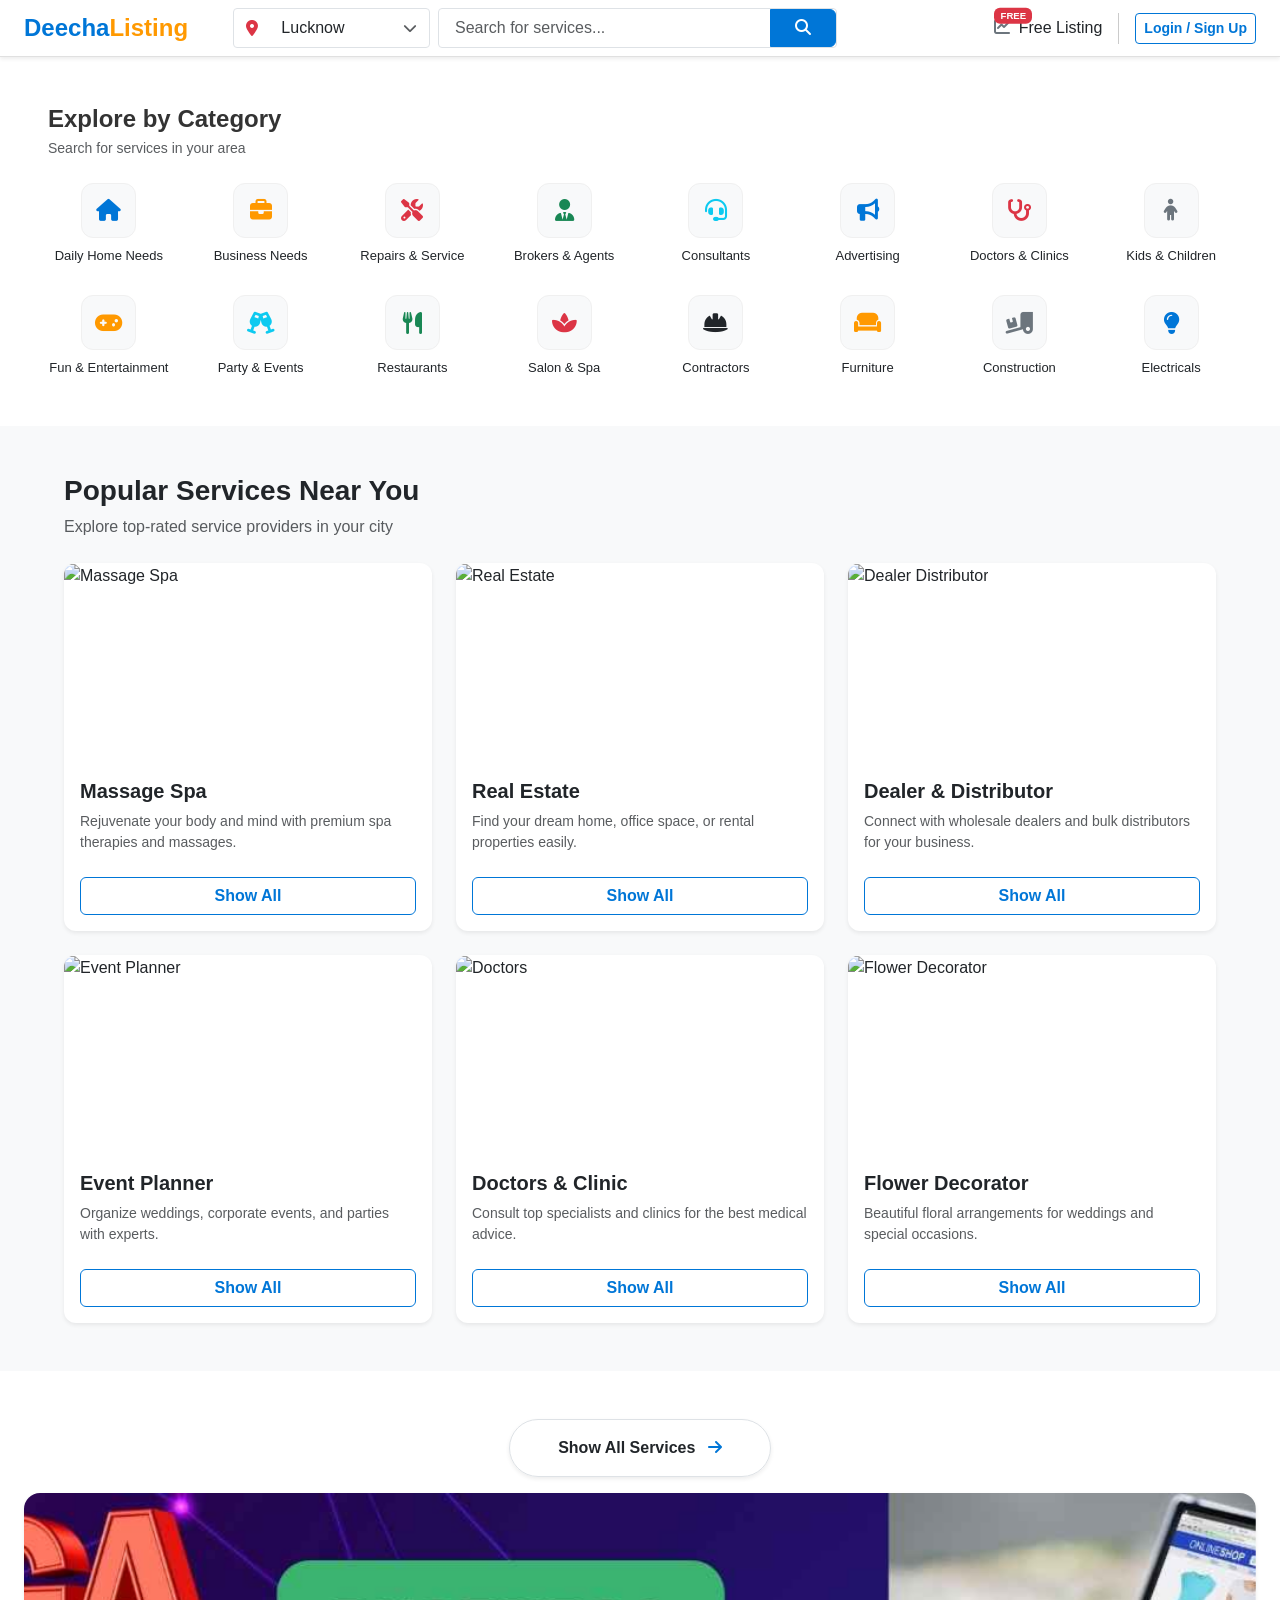
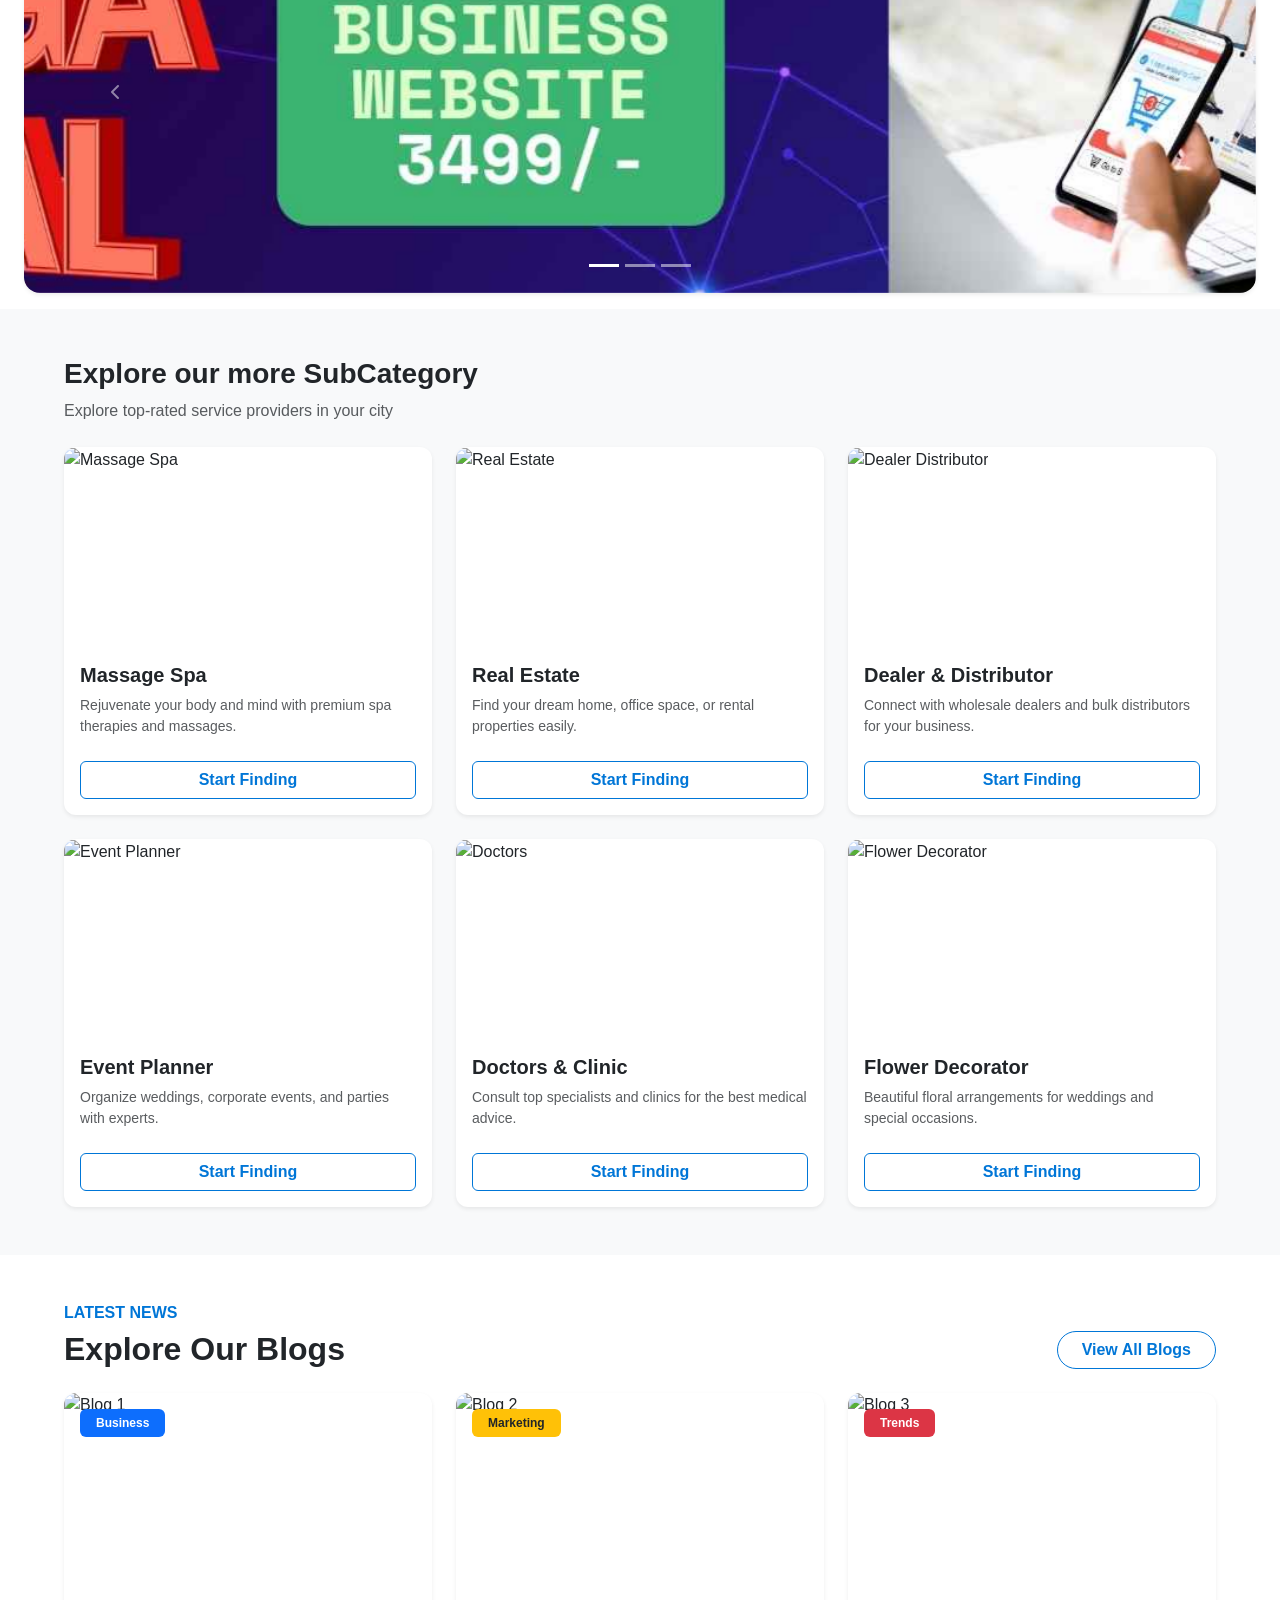
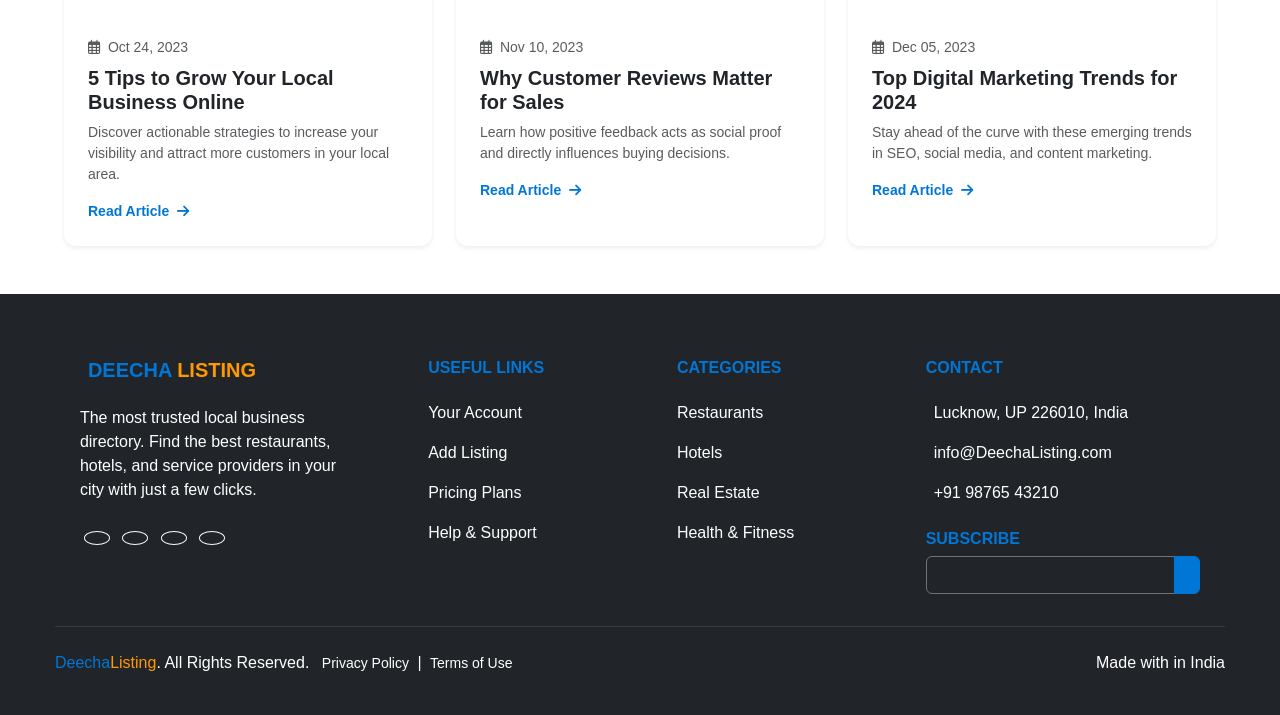
==== commit 79879726: "code added" ====
--- a/index.html
+++ b/index.html
@@ -597,7 +597,7 @@
             <div class="col-md-4 col-lg-3 col-xl-3 mx-auto mt-3">
                 <h6 class="text-uppercase mb-4 fw-bold text-primary">Contact</h6>
                 <p><i class="bi bi-house-door-fill me-2"></i> Lucknow, UP 226010, India</p>
-                <p><i class="bi bi-envelope-fill me-2"></i> info@directorypro.com</p>
+                <p><i class="bi bi-envelope-fill me-2"></i> info@DeechaListing.com</p>
                 <p><i class="bi bi-telephone-fill me-2"></i> +91 98765 43210</p>
                 
                 <div class="mt-4">
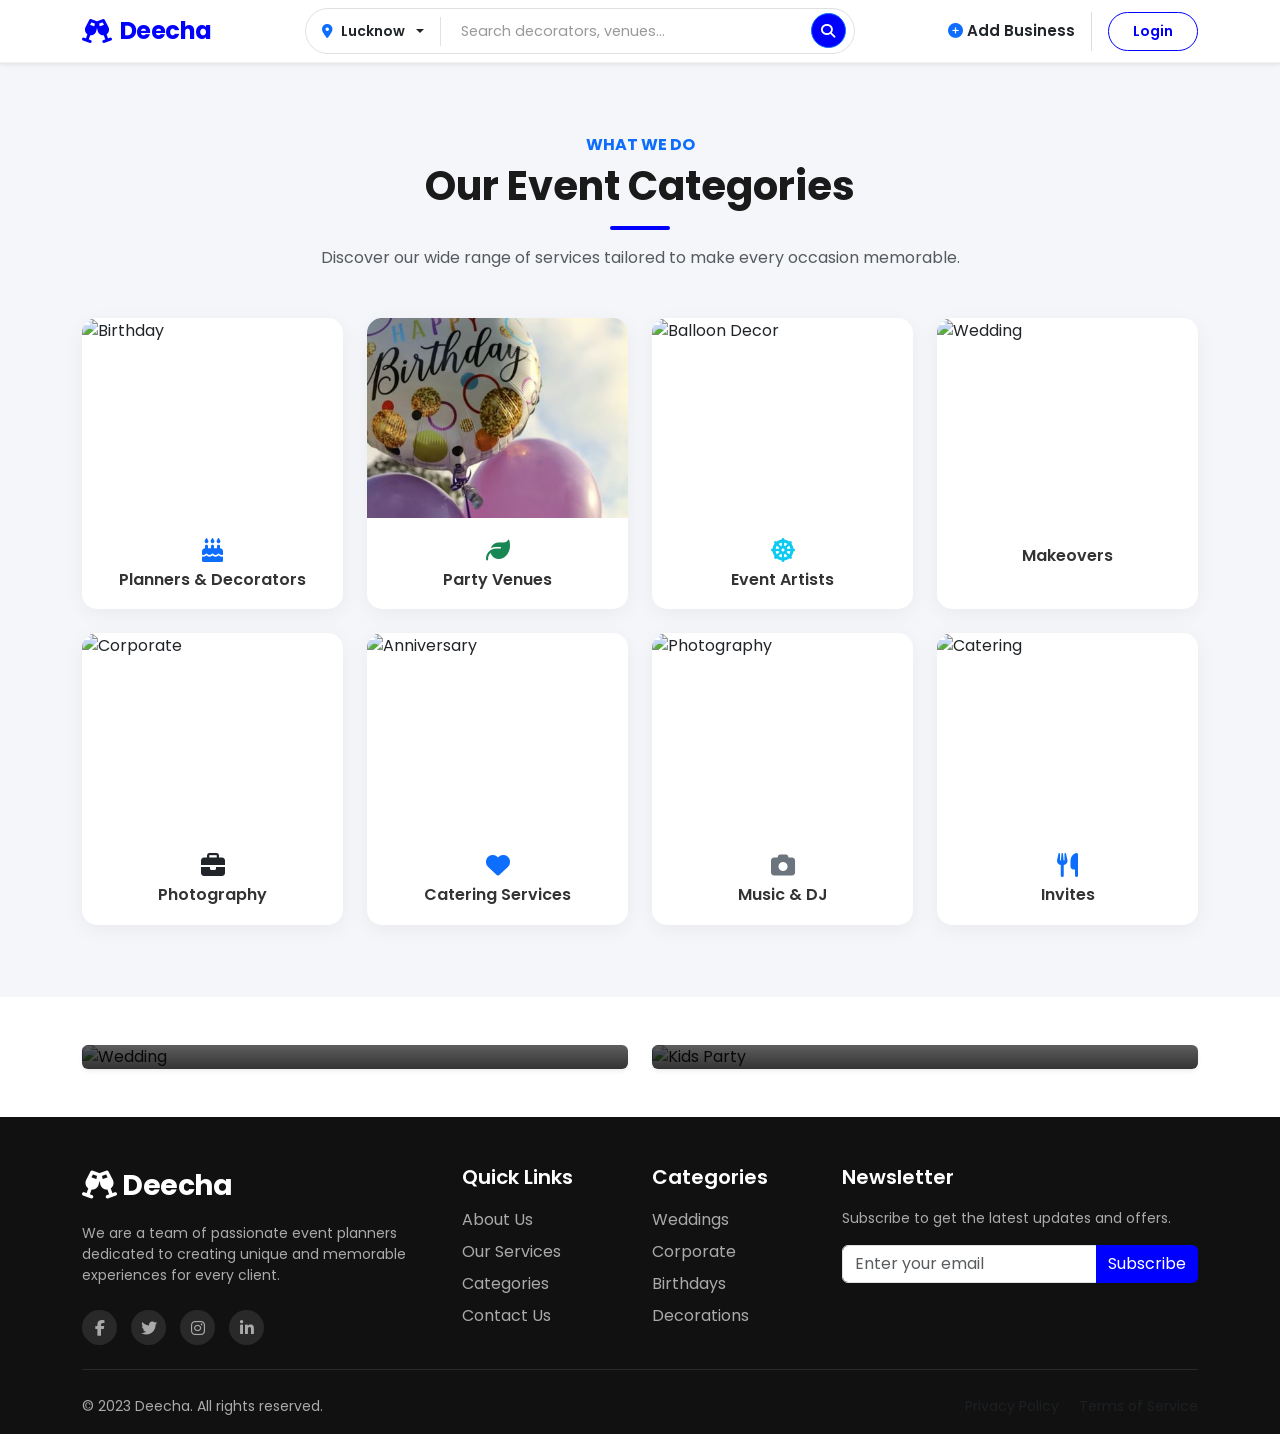
==== commit 5efadaf1: "code updated" ====
--- a/index.html
+++ b/index.html
@@ -1,638 +1,471 @@
-<!DOCTYPE html>
+<!doctype html>
 <html lang="en">
 
 <head>
-    <meta charset="UTF-8">
-    <meta name="viewport" content="width=device-width, initial-scale=1.0">
-    <title>Justdial - Click to Select Location</title>
-    <link href="https://cdn.jsdelivr.net/npm/bootstrap@5.3.0/dist/css/bootstrap.min.css" rel="stylesheet">
-    <link rel="stylesheet" href="https://cdnjs.cloudflare.com/ajax/libs/font-awesome/6.4.0/css/all.min.css">
-    <link rel="stylesheet" href="https://cdnjs.cloudflare.com/ajax/libs/bootstrap-icons/1.13.1/font/bootstrap-icons.min.css" integrity="sha512-t7Few9xlddEmgd3oKZQahkNI4dS6l80+eGEzFQiqtyVYdvcSG2D3Iub77R20BdotfRPA9caaRkg1tyaJiPmO0g==" crossorigin="anonymous" referrerpolicy="no-referrer" />
-    <link rel="stylesheet" href="style.css">
+  <meta charset="utf-8" />
+  <meta name="viewport" content="width=device-width, initial-scale=1" />
+
+  <link href="https://cdn.jsdelivr.net/npm/bootstrap@5.3.2/dist/css/bootstrap.min.css" rel="stylesheet" />
+
+  <link rel="stylesheet" href="https://cdnjs.cloudflare.com/ajax/libs/font-awesome/6.4.2/css/all.min.css" />
+
+  <link href="https://fonts.googleapis.com/css2?family=Poppins:wght@300;400;500;600;700&display=swap"
+    rel="stylesheet" />
+
+  <meta name="robots" content="noindex" />
+
+  <title>Deecha | Premium Event Planning</title>
+
+  <link rel="stylesheet" href="style.css" />
 </head>
 
 <body>
-
-    <header class="bg-white shadow-sm sticky-top py-2">
-        <div class="container-fluid px-3 px-lg-4">
-
-            <div class="row align-items-center">
-
-                <div class="col-6 col-lg-2">
-                    <a class="navbar-brand fw-bold fs-4 d-flex align-items-center" href="#">
-                        <span class="text-primary">Deecha</span><span class="text-warning">Listing</span>
-                    </a>
-                </div>
-
-                <div class="col-lg-6 d-none d-lg-block">
-                    <div class="d-flex gap-2">
-
-                        <div class="dropdown position-relative w-35">
-
-                            <div class="input-group border rounded-1 h-100" data-bs-toggle="dropdown"
-                                aria-expanded="false" style="cursor: pointer;">
-                                <span class="input-group-text bg-white border-0">
-                                    <i class="fas fa-map-marker-alt text-danger"></i>
-                                </span>
-
-                                <input type="text" class="form-control border-0 bg-white" placeholder="Location"
-                                    value="Lucknow" readonly>
-
-                                <span class="input-group-text bg-white border-0">
-                                    <i class="fas fa-chevron-down text-muted small"></i>
-                                </span>
-                            </div>
-
-                            <ul class="dropdown-menu w-100 mt-1 shadow-lg border-0 rounded-bottom">
-                                <li>
-                                    <h6 class="dropdown-header text-uppercase small fw-bold text-muted bg-light py-2">
-                                        Popular Cities</h6>
-                                </li>
-
-                                <li><a class="dropdown-item py-2" href="#" onclick="selectCity(this)">Lucknow</a></li>
-
-                                <li><a class="dropdown-item py-2" href="#" onclick="selectCity(this)">Noida</a></li>
-
-                                <li><a class="dropdown-item py-2" href="#" onclick="selectCity(this)">Chennai</a></li>
-
-                                <li><a class="dropdown-item py-2" href="#" onclick="selectCity(this)">Gurgaon</a></li>
-
-                                <li>
-                                    <hr class="dropdown-divider">
-                                </li>
-                                <li><a class="dropdown-item text-primary small fw-bold" href="#">View All Cities</a>
-                                </li>
-                            </ul>
-
-                        </div>
-
-
-                        <div class="input-group border rounded-1 flex-grow-1">
-                            <input type="text" class="form-control border-0 ps-3" placeholder="Search for services...">
-                            <button class="btn btn-primary px-4 rounded-end" type="button"><i
-                                    class="fas fa-search"></i></button>
-                        </div>
-                    </div>
-                </div>
-
-                <div class="col-lg-4 d-none d-lg-flex justify-content-end align-items-center gap-3">
-                    <a href="#" class="text-decoration-none text-dark fw-medium position-relative">
-                        <span class="badge bg-danger position-absolute top-0 start-0 translate-middle-y"
-                            style="font-size: 0.6rem;">FREE</span>
-                        <i class="fas fa-chart-line me-1 text-secondary"></i> Free Listing
-                    </a>
-                    <div class="vr"></div>
-                    <button class="btn btn-outline-primary btn-sm fw-bold">Login / Sign Up</button>
-                </div>
-
-                <div class="col-6 d-lg-none d-flex justify-content-end align-items-center gap-3">
-                    <a href="#"
-                        class="text-decoration-none text-dark d-flex align-items-center gap-1 small fw-bold border rounded px-2 py-1">
-                        <i class="fas fa-bullhorn text-warning"></i> <span class="d-none d-sm-inline">Ad</span>
-                    </a>
-                    <a href="#" class="text-secondary fs-4">
-                        <i class="fas fa-user-circle"></i>
-                    </a>
-                </div>
-            </div>
-            </div>
-            </header>
-
-
-
-    <!-- ======================== Service Section ====================== -->
-    <section class="py-5 bg-white">
-        <div class="container-fluid px-3 px-lg-5">
+  <nav class="navbar navbar-expand-lg bg-white sticky-top py-2 shadow-sm" style="z-index: 1040">
+    <div class="container-fluid container-lg">
+      <a class="navbar-brand fw-bold d-flex align-items-center gap-2 me-4" href="index.html"
+        style="font-size: 1.5rem; color: blue !important">
+        <i class="fa-solid fa-champagne-glasses"></i> Deecha
+      </a>
+      <button class="navbar-toggler border-0 shadow-none" type="button" data-bs-toggle="offcanvas"
+        data-bs-target="#mobileMenu">
+        <span class="fa-solid fa-bars-staggered fa-lg text-dark"></span>
+      </button>
+
+      <div class="collapse navbar-collapse d-none d-lg-flex justify-content-between align-items-center w-100">
+        <div class="mx-auto d-flex align-items-center bg-white rounded-pill px-2 py-1 desktop-search-bar"
+          style="width: 100%; max-width: 550px">
+          <div class="dropdown border-end pe-2 me-2">
+            <button class="btn btn-sm border-0 dropdown-toggle fw-semibold text-dark d-flex align-items-center gap-2"
+              type="button" data-bs-toggle="dropdown">
+              <i class="fa-solid fa-location-dot text-primary"></i>
+              <span id="desktopNavCity">Lucknow</span>
+            </button>
+            <ul class="dropdown-menu border-0 shadow mt-2">
+              <li>
+                <a class="dropdown-item" href="#" onclick="updateCity('Lucknow')">Lucknow</a>
+              </li>
+              <li>
+                <a class="dropdown-item" href="#" onclick="updateCity('Kanpur')">Kanpur</a>
+              </li>
+            </ul>
+          </div>
+          <div class="input-group border-0">
+            <input type="text" class="form-control border-0 bg-transparent shadow-none"
+              placeholder="Search decorators, venues..." />
+            <button class="btn btn-primary rounded-circle d-flex align-items-center justify-content-center p-2"
+              style="width: 35px; height: 35px; background-color: blue">
+              <i class="fa-solid fa-magnifying-glass text-white small"></i>
+            </button>
+          </div>
+        </div>
+        <div class="d-flex align-items-center gap-3 ms-4">
+          <a href="add-business.html" class="nav-link fw-semibold text-dark text-nowrap"><i
+              class="fa-solid fa-plus-circle text-primary"></i> Add
+            Business</a>
+          <div class="vr text-secondary opacity-25"></div>
+          <a href="#" class="btn btn-outline-primary btn-sm px-4 py-2 rounded-pill fw-semibold text-nowrap"
+            style="border-color: blue; color: blue">Login</a>
+        </div>
+      </div>
+    </div>
+  </nav>
+
+  <div class="d-lg-none position-fixed start-0 end-0 bg-white border-bottom shadow-sm px-3 py-2" style="z-index: 1030">
+    <div class="d-flex gap-2 align-items-center">
+      <div class="dropdown flex-shrink-0">
+        <button class="btn btn-outline-primary rounded-pill btn-sm fw-bold d-flex align-items-center gap-1" type="button"
+          data-bs-toggle="dropdown" style="border-color: blue; color: blue; padding: 6px 12px">
+          <i class="fa-solid fa-location-dot"></i>
+          <span id="mobileSelectedCity">Lucknow</span>
+          <i class="fa-solid fa-caret-down ms-1 small"></i>
+        </button>
+        <ul class="dropdown-menu shadow border-0 mt-1" style="border-radius: 10px">
+          <li>
+            <a class="dropdown-item small" href="#" onclick="updateCity('Lucknow')">Lucknow</a>
+          </li>
+          <li>
+            <a class="dropdown-item small" href="#" onclick="updateCity('Kanpur')">Kanpur</a>
+          </li>
+        </ul>
+      </div>
+      <div class="flex-grow-1">
+        <div class="input-group">
+          <span class="input-group-text bg-light border-end-0 rounded-start-pill ps-3 text-secondary"><i
+              class="fa-solid fa-magnifying-glass"></i></span>
+          <input type="text" class="form-control bg-light border-start-0 rounded-end-pill shadow-none small"
+            placeholder="Search..." style="font-size: 0.9rem" />
+        </div>
+      </div>
+    </div>
+  </div>
+
+  <div class="offcanvas offcanvas-start" tabindex="-1" id="mobileMenu" style="z-index: 1050">
+    <div class="offcanvas-header border-bottom">
+      <h5 class="offcanvas-title fw-bold" style="color: blue">
+        Deecha
+      </h5>
+      <button type="button" class="btn-close" data-bs-dismiss="offcanvas"></button>
+    </div>
+    <div class="offcanvas-body d-flex flex-column">
+      <ul class="navbar-nav fs-5 gap-3 mt-3">
+        <li class="nav-item">
+          <a class="nav-link text-dark border-bottom pb-2" href="#">Home</a>
+        </li>
+        <li class="nav-item">
+          <a class="nav-link text-dark border-bottom pb-2" href="#">Services</a>
+        </li>
+      </ul>
+    </div>
+  </div>
+
+  <!-- ================== Search Bar Section ================ -->
+  <!-- <section class="directory-hero position-relative d-flex align-items-center justify-content-center">
+  
+  <div class="position-absolute top-0 start-0 w-100 h-100" style="z-index: -2;">
+    <img src="https://images.unsplash.com/photo-1519167758481-83f550bb49b3?auto=format&fit=crop&w=2070&q=80&quot;" 
+         alt="Background" class="w-100 object-fit-cover">
+  </div>
+  <div class="position-absolute top-0 start-0 w-100 h-100 bg-overlay" style="z-index: -1;"></div>
+
+  <div class="container position-relative z-1 text-center">
+    <div class="row justify-content-center">
+      <div class="col-lg-10 col-xl-9">
+        
+        <h1 class="hero-heading fw-bold text-white mb-4">
+          Find Top Businesses & Service Providers in <span class="text-warning">Lucknow</span>
+        </h1>
+
+        <div class="search-wrapper bg-white p-1 rounded-3 shadow-lg mx-auto mb-4">
+          <form class="d-md-flex align-items-center">
             
-            <div class="mb-4">
-                <h4 class="fw-bold mb-1">Explore by Category</h4>
-                <p class="text-muted small">Search for services in your area</p>
-            </div>
-
-            <div class="custom-category-grid">
-                
-                <a href="#" class="cat-item text-decoration-none text-dark text-center">
-                    <div class="icon-box mb-2 mx-auto bg-light text-primary">
-                        <i class="fas fa-home"></i>
-                    </div>
-                    <span class="cat-label">Daily Home Needs</span>
-                </a>
-
-                <a href="#" class="cat-item text-decoration-none text-dark text-center">
-                    <div class="icon-box mb-2 mx-auto bg-light text-warning">
-                        <i class="fas fa-briefcase"></i>
-                    </div>
-                    <span class="cat-label">Business Needs</span>
-                </a>
-
-                <a href="#" class="cat-item text-decoration-none text-dark text-center">
-                    <div class="icon-box mb-2 mx-auto bg-light text-danger">
-                        <i class="fas fa-tools"></i>
-                    </div>
-                    <span class="cat-label">Repairs & Service</span>
-                </a>
-
-                <a href="#" class="cat-item text-decoration-none text-dark text-center">
-                    <div class="icon-box mb-2 mx-auto bg-light text-success">
-                        <i class="fas fa-user-tie"></i>
-                    </div>
-                    <span class="cat-label">Brokers & Agents</span>
-                </a>
-
-                <a href="#" class="cat-item text-decoration-none text-dark text-center">
-                    <div class="icon-box mb-2 mx-auto bg-light text-info">
-                        <i class="fas fa-headset"></i>
-                    </div>
-                    <span class="cat-label">Consultants</span>
-                </a>
-
-                <a href="#" class="cat-item text-decoration-none text-dark text-center">
-                    <div class="icon-box mb-2 mx-auto bg-light text-primary">
-                        <i class="fas fa-bullhorn"></i>
-                    </div>
-                    <span class="cat-label">Advertising</span>
-                </a>
-
-                <a href="#" class="cat-item text-decoration-none text-dark text-center">
-                    <div class="icon-box mb-2 mx-auto bg-light text-danger">
-                        <i class="fas fa-stethoscope"></i>
-                    </div>
-                    <span class="cat-label">Doctors & Clinics</span>
-                </a>
-
-                <a href="#" class="cat-item text-decoration-none text-dark text-center">
-                    <div class="icon-box mb-2 mx-auto bg-light text-secondary">
-                        <i class="fas fa-child"></i>
-                    </div>
-                    <span class="cat-label">Kids & Children</span>
-                </a>
-
-                <a href="#" class="cat-item text-decoration-none text-dark text-center">
-                    <div class="icon-box mb-2 mx-auto bg-light text-warning">
-                        <i class="fas fa-gamepad"></i>
-                    </div>
-                    <span class="cat-label">Fun & Entertainment</span>
-                </a>
-
-                <a href="#" class="cat-item text-decoration-none text-dark text-center">
-                    <div class="icon-box mb-2 mx-auto bg-light text-info">
-                        <i class="fas fa-glass-cheers"></i>
-                    </div>
-                    <span class="cat-label">Party & Events</span>
-                </a>
-
-                <a href="#" class="cat-item text-decoration-none text-dark text-center">
-                    <div class="icon-box mb-2 mx-auto bg-light text-success">
-                        <i class="fas fa-utensils"></i>
-                    </div>
-                    <span class="cat-label">Restaurants</span>
-                </a>
-
-                <a href="#" class="cat-item text-decoration-none text-dark text-center">
-                    <div class="icon-box mb-2 mx-auto bg-light text-danger">
-                        <i class="fas fa-spa"></i>
-                    </div>
-                    <span class="cat-label">Salon & Spa</span>
-                </a>
-
-                <a href="#" class="cat-item text-decoration-none text-dark text-center">
-                    <div class="icon-box mb-2 mx-auto bg-light text-dark">
-                        <i class="fas fa-hard-hat"></i>
-                    </div>
-                    <span class="cat-label">Contractors</span>
-                </a>
-
-                <a href="#" class="cat-item text-decoration-none text-dark text-center">
-                    <div class="icon-box mb-2 mx-auto bg-light text-warning">
-                        <i class="fas fa-couch"></i>
-                    </div>
-                    <span class="cat-label">Furniture</span>
-                </a>
-
-                <a href="#" class="cat-item text-decoration-none text-dark text-center">
-                    <div class="icon-box mb-2 mx-auto bg-light text-secondary">
-                        <i class="fas fa-truck-loading"></i>
-                    </div>
-                    <span class="cat-label">Construction</span>
-                </a>
-
-                <a href="#" class="cat-item text-decoration-none text-dark text-center">
-                    <div class="icon-box mb-2 mx-auto bg-light text-primary">
-                        <i class="fas fa-lightbulb"></i>
-                    </div>
-                    <span class="cat-label">Electricals</span>
-                </a>
-
-            </div>
-        </div>
-    </section>
-
-    <!-- =================== Service Section Two ====================== -->
-     <section class="py-5 bg-light">
-        <div class="container px-3 px-lg-4">
-            
-            <div class="mb-4">
-                <h3 class="fw-bold text-dark">Popular Services Near You</h3>
-                <p class="text-muted">Explore top-rated service providers in your city</p>
-            </div>
-
-            <div class="row g-4">
-
-                <div class="col-12 col-lg-4">
-                    <div class="card service-card h-100 border-0 shadow-sm">
-                        <div class="img-wrapper">
-                            <img src="https://images.unsplash.com/photo-1600334089648-b0d9d3028eb2?auto=format&fit=crop&q=80&w=600" class="card-img-top" alt="Massage Spa">
-                        </div>
-                        <div class="card-body">
-                            <h5 class="card-title fw-bold">Massage Spa</h5>
-                            <p class="card-text text-muted small">Rejuvenate your body and mind with premium spa therapies and massages.</p>
-                            <a href="#" class="btn btn-outline-primary w-100 fw-bold mt-2">Show All</a>
-                        </div>
-                    </div>
-                </div>
-
-                <div class="col-12 col-lg-4">
-                    <div class="card service-card h-100 border-0 shadow-sm">
-                        <div class="img-wrapper">
-                            <img src="https://images.unsplash.com/photo-1560518883-ce09059eeffa?auto=format&fit=crop&q=80&w=600" class="card-img-top" alt="Real Estate">
-                        </div>
-                        <div class="card-body">
-                            <h5 class="card-title fw-bold">Real Estate</h5>
-                            <p class="card-text text-muted small">Find your dream home, office space, or rental properties easily.</p>
-                            <a href="#" class="btn btn-outline-primary w-100 fw-bold mt-2">Show All</a>
-                        </div>
-                    </div>
-                </div>
-
-                <div class="col-12 col-lg-4">
-                    <div class="card service-card h-100 border-0 shadow-sm">
-                        <div class="img-wrapper">
-                            <img src="https://images.unsplash.com/photo-1586528116311-ad8dd3c8310d?auto=format&fit=crop&q=80&w=600" class="card-img-top" alt="Dealer Distributor">
-                        </div>
-                        <div class="card-body">
-                            <h5 class="card-title fw-bold">Dealer & Distributor</h5>
-                            <p class="card-text text-muted small">Connect with wholesale dealers and bulk distributors for your business.</p>
-                            <a href="#" class="btn btn-outline-primary w-100 fw-bold mt-2">Show All</a>
-                        </div>
-                    </div>
-                </div>
-
-                <div class="col-12 col-lg-4">
-                    <div class="card service-card h-100 border-0 shadow-sm">
-                        <div class="img-wrapper">
-                            <img src="https://images.unsplash.com/photo-1511795409834-ef04bbd61622?auto=format&fit=crop&q=80&w=600" class="card-img-top" alt="Event Planner">
-                        </div>
-                        <div class="card-body">
-                            <h5 class="card-title fw-bold">Event Planner</h5>
-                            <p class="card-text text-muted small">Organize weddings, corporate events, and parties with experts.</p>
-                            <a href="#" class="btn btn-outline-primary w-100 fw-bold mt-2">Show All</a>
-                        </div>
-                    </div>
-                </div>
-
-                <div class="col-12 col-lg-4">
-                    <div class="card service-card h-100 border-0 shadow-sm">
-                        <div class="img-wrapper">
-                            <img src="https://images.unsplash.com/photo-1532938911079-1b06ac7ceec7?auto=format&fit=crop&q=80&w=600" class="card-img-top" alt="Doctors">
-                        </div>
-                        <div class="card-body">
-                            <h5 class="card-title fw-bold">Doctors & Clinic</h5>
-                            <p class="card-text text-muted small">Consult top specialists and clinics for the best medical advice.</p>
-                            <a href="#" class="btn btn-outline-primary w-100 fw-bold mt-2">Show All</a>
-                        </div>
-                    </div>
-                </div>
-
-                <div class="col-12 col-lg-4">
-                    <div class="card service-card h-100 border-0 shadow-sm">
-                        <div class="img-wrapper">
-                            <img src="https://images.unsplash.com/photo-1562690868-60bbe7293e94?auto=format&fit=crop&q=80&w=600" class="card-img-top" alt="Flower Decorator">
-                        </div>
-                        <div class="card-body">
-                            <h5 class="card-title fw-bold">Flower Decorator</h5>
-                            <p class="card-text text-muted small">Beautiful floral arrangements for weddings and special occasions.</p>
-                            <a href="#" class="btn btn-outline-primary w-100 fw-bold mt-2">Show All</a>
-                        </div>
-                    </div>
-                </div>
-
-            </div>
-        </div>
-    </section>
-
-    <!-- ==================== View Button ===================== -->
-     <div class="row mt-5">
-                <div class="col-12 text-center">
-                    <a href="#" class="btn btn-white shadow-sm border px-5 py-3 rounded-pill fw-bold text-dark service-btn">
-                        Show All Services 
-                        <i class="fas fa-arrow-right ms-2 text-primary"></i>
-                    </a>
-                </div>
-            </div>
-            </div>
-        </section>
-
-    <!-- ====================== Slider Section ====================== -->
-     <section class="py-3 bg-white">
-        <div class="container-fluid px-3 px-lg-4">
-            
-            <div id="mainBannerCarousel" class="carousel slide shadow-sm rounded-4 overflow-hidden" data-bs-ride="carousel">
-                
-                <div class="carousel-indicators">
-                    <button type="button" data-bs-target="#mainBannerCarousel" data-bs-slide-to="0" class="active"></button>
-                    <button type="button" data-bs-target="#mainBannerCarousel" data-bs-slide-to="1"></button>
-                    <button type="button" data-bs-target="#mainBannerCarousel" data-bs-slide-to="2"></button>
-                </div>
-
-                <div class="carousel-inner">
-                    
-                    <div class="carousel-item active">
-                        <img src="./images/slide1.jpg" class="d-block w-100 banner-img" alt="Mega Deal">
-                    </div>
-
-                    <div class="carousel-item">
-                        <img src="./images/slide2.jpg" class="d-block w-100 banner-img img-fluid" alt="Digital Marketing">
-                    </div>
-
-                </div>
-
-                <button class="carousel-control-prev" type="button" data-bs-target="#mainBannerCarousel" data-bs-slide="prev">
-                    <span class="custom-nav-btn">
-                        <i class="fas fa-chevron-left"></i>
-                    </span>
-                </button>
-                <button class="carousel-control-next" type="button" data-bs-target="#mainBannerCarousel" data-bs-slide="next">
-                    <span class="custom-nav-btn">
-                        <i class="fas fa-chevron-right"></i>
-                    </span>
-                </button>
-
-            </div>
-
-        </div>
-    </section>
-        <!-- =================== Explore SubCategory ====================== -->
-     <section class="py-5 bg-light">
-        <div class="container px-3 px-lg-4">
-            
-            <div class="mb-4">
-                <h3 class="fw-bold text-dark">Explore our more SubCategory</h3>
-                <p class="text-muted">Explore top-rated service providers in your city</p>
-            </div>
-
-            <div class="row g-4">
-
-                <div class="col-12 col-lg-4">
-                    <div class="card service-card h-100 border-0 shadow-sm">
-                        <div class="img-wrapper">
-                            <img src="https://images.unsplash.com/photo-1600334089648-b0d9d3028eb2?auto=format&fit=crop&q=80&w=600" class="card-img-top" alt="Massage Spa">
-                        </div>
-                        <div class="card-body">
-                            <h5 class="card-title fw-bold">Massage Spa</h5>
-                            <p class="card-text text-muted small">Rejuvenate your body and mind with premium spa therapies and massages.</p>
-                            <a href="#" class="btn btn-outline-primary w-100 fw-bold mt-2">Start Finding</a>
-                        </div>
-                    </div>
-                </div>
-
-                <div class="col-12 col-lg-4">
-                    <div class="card service-card h-100 border-0 shadow-sm">
-                        <div class="img-wrapper">
-                            <img src="https://images.unsplash.com/photo-1560518883-ce09059eeffa?auto=format&fit=crop&q=80&w=600" class="card-img-top" alt="Real Estate">
-                        </div>
-                        <div class="card-body">
-                            <h5 class="card-title fw-bold">Real Estate</h5>
-                            <p class="card-text text-muted small">Find your dream home, office space, or rental properties easily.</p>
-                            <a href="#" class="btn btn-outline-primary w-100 fw-bold mt-2">Start Finding</a>
-                        </div>
-                    </div>
-                </div>
-
-                <div class="col-12 col-lg-4">
-                    <div class="card service-card h-100 border-0 shadow-sm">
-                        <div class="img-wrapper">
-                            <img src="https://images.unsplash.com/photo-1586528116311-ad8dd3c8310d?auto=format&fit=crop&q=80&w=600" class="card-img-top" alt="Dealer Distributor">
-                        </div>
-                        <div class="card-body">
-                            <h5 class="card-title fw-bold">Dealer & Distributor</h5>
-                            <p class="card-text text-muted small">Connect with wholesale dealers and bulk distributors for your business.</p>
-                            <a href="#" class="btn btn-outline-primary w-100 fw-bold mt-2">Start Finding</a>
-                        </div>
-                    </div>
-                </div>
-
-                <div class="col-12 col-lg-4">
-                    <div class="card service-card h-100 border-0 shadow-sm">
-                        <div class="img-wrapper">
-                            <img src="https://images.unsplash.com/photo-1511795409834-ef04bbd61622?auto=format&fit=crop&q=80&w=600" class="card-img-top" alt="Event Planner">
-                        </div>
-                        <div class="card-body">
-                            <h5 class="card-title fw-bold">Event Planner</h5>
-                            <p class="card-text text-muted small">Organize weddings, corporate events, and parties with experts.</p>
-                            <a href="#" class="btn btn-outline-primary w-100 fw-bold mt-2">Start Finding</a>
-                        </div>
-                    </div>
-                </div>
-
-                <div class="col-12 col-lg-4">
-                    <div class="card service-card h-100 border-0 shadow-sm">
-                        <div class="img-wrapper">
-                            <img src="https://images.unsplash.com/photo-1532938911079-1b06ac7ceec7?auto=format&fit=crop&q=80&w=600" class="card-img-top" alt="Doctors">
-                        </div>
-                        <div class="card-body">
-                            <h5 class="card-title fw-bold">Doctors & Clinic</h5>
-                            <p class="card-text text-muted small">Consult top specialists and clinics for the best medical advice.</p>
-                            <a href="#" class="btn btn-outline-primary w-100 fw-bold mt-2">Start Finding</a>
-                        </div>
-                    </div>
-                </div>
-
-                <div class="col-12 col-lg-4">
-                    <div class="card service-card h-100 border-0 shadow-sm">
-                        <div class="img-wrapper">
-                            <img src="https://images.unsplash.com/photo-1562690868-60bbe7293e94?auto=format&fit=crop&q=80&w=600" class="card-img-top" alt="Flower Decorator">
-                        </div>
-                        <div class="card-body">
-                            <h5 class="card-title fw-bold">Flower Decorator</h5>
-                            <p class="card-text text-muted small">Beautiful floral arrangements for weddings and special occasions.</p>
-                            <a href="#" class="btn btn-outline-primary w-100 fw-bold mt-2">Start Finding</a>
-                        </div>
-                    </div>
-                </div>
-
-            </div>
-        </div>
-    </section>
-
-    <!-- ================== Blog Section =============== -->
-     <section class="py-5 bg-white">
-        <div class="container px-3 px-lg-4">
-            
-            <div class="d-flex justify-content-between align-items-end mb-4">
-                <div>
-                    <h6 class="text-primary fw-bold text-uppercase ls-2">Latest News</h6>
-                    <h2 class="fw-bold text-dark mb-0">Explore Our Blogs</h2>
-                </div>
-                <a href="#" class="btn btn-outline-primary rounded-pill px-4 fw-bold d-none d-md-inline-block">View All Blogs</a>
-            </div>
-
-            <div class="row g-4">
-
-                <div class="col-12 col-md-6 col-lg-4">
-                    <div class="card blog-card h-100 border-0 shadow-sm overflow-hidden">
-                        <div class="blog-img-wrapper position-relative">
-                            <img src="https://images.unsplash.com/photo-1497366216548-37526070297c?auto=format&fit=crop&q=80&w=600" class="card-img-top" alt="Blog 1">
-                            <span class="badge bg-primary position-absolute top-0 start-0 m-3 py-2 px-3">Business</span>
-                        </div>
-                        <div class="card-body p-4">
-                            <div class="small text-muted mb-2">
-                                <i class="far fa-calendar-alt me-1"></i> Oct 24, 2023
-                            </div>
-                            <h5 class="card-title fw-bold">
-                                <a href="#" class="text-dark text-decoration-none stretched-link">5 Tips to Grow Your Local Business Online</a>
-                            </h5>
-                            <p class="card-text text-muted small mt-2">
-                                Discover actionable strategies to increase your visibility and attract more customers in your local area.
-                            </p>
-                            <div class="d-flex align-items-center mt-3 text-primary fw-bold small">
-                                Read Article <i class="fas fa-arrow-right ms-2"></i>
-                            </div>
-                        </div>
-                    </div>
-                </div>
-
-                <div class="col-12 col-md-6 col-lg-4">
-                    <div class="card blog-card h-100 border-0 shadow-sm overflow-hidden">
-                        <div class="blog-img-wrapper position-relative">
-                            <img src="https://images.unsplash.com/photo-1556761175-5973dc0f32e7?auto=format&fit=crop&q=80&w=600" class="card-img-top" alt="Blog 2">
-                            <span class="badge bg-warning text-dark position-absolute top-0 start-0 m-3 py-2 px-3">Marketing</span>
-                        </div>
-                        <div class="card-body p-4">
-                            <div class="small text-muted mb-2">
-                                <i class="far fa-calendar-alt me-1"></i> Nov 10, 2023
-                            </div>
-                            <h5 class="card-title fw-bold">
-                                <a href="#" class="text-dark text-decoration-none stretched-link">Why Customer Reviews Matter for Sales</a>
-                            </h5>
-                            <p class="card-text text-muted small mt-2">
-                                Learn how positive feedback acts as social proof and directly influences buying decisions.
-                            </p>
-                            <div class="d-flex align-items-center mt-3 text-primary fw-bold small">
-                                Read Article <i class="fas fa-arrow-right ms-2"></i>
-                            </div>
-                        </div>
-                    </div>
-                </div>
-
-                <div class="col-12 col-md-6 col-lg-4">
-                    <div class="card blog-card h-100 border-0 shadow-sm overflow-hidden">
-                        <div class="blog-img-wrapper position-relative">
-                            <img src="https://images.unsplash.com/photo-1460925895917-afdab827c52f?auto=format&fit=crop&q=80&w=600" class="card-img-top" alt="Blog 3">
-                            <span class="badge bg-danger position-absolute top-0 start-0 m-3 py-2 px-3">Trends</span>
-                        </div>
-                        <div class="card-body p-4">
-                            <div class="small text-muted mb-2">
-                                <i class="far fa-calendar-alt me-1"></i> Dec 05, 2023
-                            </div>
-                            <h5 class="card-title fw-bold">
-                                <a href="#" class="text-dark text-decoration-none stretched-link">Top Digital Marketing Trends for 2024</a>
-                            </h5>
-                            <p class="card-text text-muted small mt-2">
-                                Stay ahead of the curve with these emerging trends in SEO, social media, and content marketing.
-                            </p>
-                            <div class="d-flex align-items-center mt-3 text-primary fw-bold small">
-                                Read Article <i class="fas fa-arrow-right ms-2"></i>
-                            </div>
-                        </div>
-                    </div>
-                </div>
-
-            </div>
-
-            <div class="row mt-4 d-md-none">
-                <div class="col-12 text-center">
-                    <a href="#" class="btn btn-outline-primary rounded-pill px-5 fw-bold w-100">View All Blogs</a>
-                </div>
-            </div>
-
-        </div>
-    </section>
-
-    <footer class="bg-dark text-white pt-5 pb-4">
-    <div class="container text-center text-md-start">
-        
-        <div class="row text-center text-md-start">
-            
-            <div class="col-md-3 col-lg-3 col-xl-3 mx-auto mt-3">
-                <h5 class="text-uppercase mb-4 fw-bold text-primary">
-                    <i class="bi bi-geo-alt-fill me-2 text-warning"></i>Deecha <span class="text-warning">Listing</span>
-                </h5>
-                <p>
-                    The most trusted local business directory. Find the best restaurants, hotels, and service providers in your city with just a few clicks.
-                </p>
-                <div class="mt-4">
-                    <a href="#" class="btn btn-outline-light btn-floating m-1 rounded-circle" role="button"><i class="bi bi-facebook"></i></a>
-                    <a href="#" class="btn btn-outline-light btn-floating m-1 rounded-circle" role="button"><i class="bi bi-twitter"></i></a>
-                    <a href="#" class="btn btn-outline-light btn-floating m-1 rounded-circle" role="button"><i class="bi bi-instagram"></i></a>
-                    <a href="#" class="btn btn-outline-light btn-floating m-1 rounded-circle" role="button"><i class="bi bi-linkedin"></i></a>
-                </div>
-            </div>
-
-            <div class="col-md-2 col-lg-2 col-xl-2 mx-auto mt-3">
-                <h6 class="text-uppercase mb-4 fw-bold text-primary">Useful Links</h6>
-                <p><a href="#" class="text-white text-decoration-none footer-link">Your Account</a></p>
-                <p><a href="#" class="text-white text-decoration-none footer-link">Add Listing</a></p>
-                <p><a href="#" class="text-white text-decoration-none footer-link">Pricing Plans</a></p>
-                <p><a href="#" class="text-white text-decoration-none footer-link">Help & Support</a></p>
-            </div>
-
-            <div class="col-md-3 col-lg-2 col-xl-2 mx-auto mt-3">
-                <h6 class="text-uppercase mb-4 fw-bold text-primary">Categories</h6>
-                <p><a href="#" class="text-white text-decoration-none footer-link">Restaurants</a></p>
-                <p><a href="#" class="text-white text-decoration-none footer-link">Hotels</a></p>
-                <p><a href="#" class="text-white text-decoration-none footer-link">Real Estate</a></p>
-                <p><a href="#" class="text-white text-decoration-none footer-link">Health & Fitness</a></p>
-            </div>
-
-            <div class="col-md-4 col-lg-3 col-xl-3 mx-auto mt-3">
-                <h6 class="text-uppercase mb-4 fw-bold text-primary">Contact</h6>
-                <p><i class="bi bi-house-door-fill me-2"></i> Lucknow, UP 226010, India</p>
-                <p><i class="bi bi-envelope-fill me-2"></i> info@DeechaListing.com</p>
-                <p><i class="bi bi-telephone-fill me-2"></i> +91 98765 43210</p>
-                
-                <div class="mt-4">
-                    <h6 class="text-uppercase fw-bold text-primary">Subscribe</h6>
-                    <div class="input-group mb-3 mt-2">
-                        <input type="email" class="form-control bg-dark text-white border-secondary" placeholder="Email" aria-label="Email">
-                        <button class="btn btn-primary" type="button"><i class="bi bi-send"></i></button>
-                    </div>
-                </div>
-            </div>
-
-        </div>
-
-        <hr class="mb-4 border-secondary">
-
-        <div class="row align-items-center">
-            <div class="col-md-7 col-lg-8">
-                 <span class="text-primary">Deecha</span><span class="text-warning">Listing</span>. All Rights Reserved.
-                    <a href="#" class="text-decoration-none text-white ms-2"><small>Privacy Policy</small></a>
-                    <span class="mx-1">|</span>
-                    <a href="#" class="text-decoration-none text-white"><small>Terms of Use</small></a>
-                </p>
-            </div>
-            <div class="col-md-5 col-lg-4">
-                <p class="text-center text-md-end">
-                    Made with <i class="bi bi-heart-fill text-danger"></i> in India
-                </p>
-            </div>
-        </div>
-
-    </div>
-</footer>
-
-    <script src="https://cdn.jsdelivr.net/npm/bootstrap@5.3.0/dist/js/bootstrap.bundle.min.js"></script>
-    <script src="./script.js"></script>
+            <div class="input-group border-end-md px-2 py-2">
+              <span class="input-group-text bg-transparent border-0 text-primary p-0 pe-2">
+                <i class="fa-solid fa-location-dot"></i>
+              </span>
+              <input type="text" class="form-control border-0 shadow-none p-0 fw-medium text-dark" 
+                     value="Lucknow (UP)" placeholder="Location">
+            </div>
+
+            <hr class="d-md-none my-0 mx-3 border-secondary-subtle">
+
+            <div class="input-group px-2 py-2 w-100">
+              <input type="text" class="form-control border-0 shadow-none p-0 fw-medium text-dark" 
+                     placeholder="Search in Lucknow (UP)...">
+            </div>
+
+            <div class="p-1">
+              <button type="button" class="btn btn-primary rounded-2 px-3 py-2 fw-bold h-100 w-100 w-md-auto">
+                <i class="fa-solid fa-magnifying-glass"></i>
+              </button>
+            </div>
+
+          </form>
+        </div>
+
+        <div>
+          <a href="#" class="btn btn-dark connect-btn rounded-pill px-4 py-2 fw-bold text-uppercase">
+            Connect with Top Businesses in Lucknow
+          </a>
+        </div>
+
+      </div>
+    </div>
+  </div>
+</section> -->
+
+
+  <!-- <section class="hero-section">
+      <div
+        class="position-absolute top-0 start-0 w-100 h-100"
+        style="
+          background-image: url(&quot;https://images.unsplash.com/photo-1519167758481-83f550bb49b3?auto=format&fit=crop&w=2070&q=80&quot;);
+          background-size: cover;
+          background-position: center;
+          z-index: -2;
+        "
+      ></div>
+      <div
+        class="position-absolute top-0 start-0 w-100 h-100"
+        style="
+          background: linear-gradient(
+            to bottom,
+            rgba(0, 0, 0, 0.3),
+            rgba(0, 0, 0, 0.8)
+          );
+          z-index: -1;
+        "
+      ></div>
+
+      <div class="container position-relative" style="z-index: 1">
+        <div class="row justify-content-center text-center">
+          <div class="col-lg-10">
+            <span
+              class="badge bg-primary bg-opacity-75 mb-3 px-3 py-2 rounded-pill fw-light"
+              >Plan Perfect Moments</span
+            >
+            <h1
+              class="display-3 fw-bold mb-4 text-white"
+              style="text-shadow: 2px 2px 4px rgba(0, 0, 0, 0.5)"
+            >
+              Crafting Complete <br />
+              <span class="text-primary">Event Experiences</span>
+            </h1>
+            <p class="lead mb-5 px-md-5 text-white opacity-75">
+              From intimate gatherings to grand celebrations, we bring your
+              vision to life.
+            </p>
+          </div>
+        </div>
+      </div>
+    </section> -->
+
+  <section class="py-5 bg-light">
+    <div class="container py-4">
+      <div class="text-center mb-5">
+        <h6 class="text-primary fw-bold text-uppercase ls-wide">What We Do</h6>
+        <h2 class="fw-bold display-6 mb-3">Our Event Categories</h2>
+        <div class="theme-divider mx-auto mb-3"></div>
+        <p class="text-muted w-75 mx-auto">
+          Discover our wide range of services tailored to make every occasion
+          memorable.
+        </p>
+      </div>
+
+      <div class="row g-4">
+        <div class="col-6 col-md-4 col-lg-3">
+          <a href="listing.html" class="text-decoration-none">
+            <div class="card category-card h-40">
+              <div class="card-img-wrapper img-zoom-container">
+                <img src="https://images.unsplash.com/photo-1583875762487-5f8f7c718d14?auto=format&fit=crop&w=600&q=80"
+                  class="card-img-top" alt="Birthday" />
+              </div>
+              <div class="card-body text-center">
+                <i class="fa-solid fa-cake-candles text-primary fs-4 mb-2 d-block"></i>
+                <h5 class="card-title mb-0">Planners & Decorators</h5>
+              </div>
+            </div>
+          </a>
+        </div>
+
+        <div class="col-6 col-md-4 col-lg-3">
+          <a href="listing.html" class="text-decoration-none">
+            <div class="card category-card h-40 overflow-hidden">
+              <div class="card-img-wrapper img-zoom-container">
+                <img src="birthday.jpg" class="card-img-top" alt="Flower Decor" />
+              </div>
+              <div class="card-body text-center">
+                <i class="fa-solid fa-leaf text-success fs-4 mb-2 d-block"></i>
+                <h5 class="card-title mb-0">Party Venues</h5>
+              </div>
+            </div>
+          </a>
+        </div>
+
+        <div class="col-6 col-md-4 col-lg-3">
+          <a href="listing.html" class="text-decoration-none">
+            <div class="card category-card h-100">
+              <div class="card-img-wrapper img-zoom-container">
+                <img
+                  src="https://plus.unsplash.com/premium_photo-1663839412026-51a44cfadfb8?auto=format&fit=crop&w=600&q=80"
+                  class="card-img-top" alt="Balloon Decor" />
+              </div>
+              <div class="card-body text-center">
+                <i class="fa-solid fa-dharmachakra text-info fs-4 mb-2 d-block"></i>
+                <h5 class="card-title mb-0">Event Artists</h5>
+              </div>
+            </div>
+          </a>
+        </div>
+
+        <div class="col-6 col-md-4 col-lg-3">
+          <a href="listing.html" class="text-decoration-none">
+            <div class="card category-card h-100">
+              <div class="card-img-wrapper img-zoom-container">
+                <img src="https://images.unsplash.com/photo-1529636798458-92182e662485?auto=format&fit=crop&w=600&q=80"
+                  class="card-img-top" alt="Wedding" />
+              </div>
+              <div class="card-body text-center">
+                <i class="fa-solid fa-rings-wedding text-warning fs-4 mb-2 d-block"></i>
+                <h5 class="card-title mb-0">Makeovers</h5>
+              </div>
+            </div>
+          </a>
+        </div>
+
+        <div class="col-6 col-md-4 col-lg-3">
+          <a href="listing.html" class="text-decoration-none">
+            <div class="card category-card h-100">
+              <div class="card-img-wrapper img-zoom-container">
+                <img src="https://images.unsplash.com/photo-1511795409834-ef04bbd61622?auto=format&fit=crop&w=600&q=80"
+                  class="card-img-top" alt="Corporate" />
+              </div>
+              <div class="card-body text-center">
+                <i class="fa-solid fa-briefcase text-dark fs-4 mb-2 d-block"></i>
+                <h5 class="card-title mb-0">Photography</h5>
+              </div>
+            </div>
+          </a>
+        </div>
+
+        <div class="col-6 col-md-4 col-lg-3">
+          <a href="listing.html" class="text-decoration-none">
+            <div class="card category-card h-100">
+              <div class="card-img-wrapper img-zoom-container">
+                <img src="https://images.unsplash.com/photo-1573157941034-ba27a5097323?auto=format&fit=crop&w=600&q=80"
+                  class="card-img-top" alt="Anniversary" />
+              </div>
+              <div class="card-body text-center">
+                <i class="fa-solid fa-heart text-primary fs-4 mb-2 d-block"></i>
+                <h5 class="card-title mb-0">Catering Services</h5>
+              </div>
+            </div>
+          </a>
+        </div>
+
+        <div class="col-6 col-md-4 col-lg-3">
+          <a href="listing.html" class="text-decoration-none">
+            <div class="card category-card h-100">
+              <div class="card-img-wrapper img-zoom-container">
+                <img src="https://images.unsplash.com/photo-1486916856992-e4db22c8df33?auto=format&fit=crop&w=600&q=80"
+                  class="card-img-top" alt="Photography" />
+              </div>
+              <div class="card-body text-center">
+                <i class="fa-solid fa-camera text-secondary fs-4 mb-2 d-block"></i>
+                <h5 class="card-title mb-0">Music & DJ</h5>
+              </div>
+            </div>
+          </a>
+        </div>
+
+        <div class="col-6 col-md-4 col-lg-3">
+          <a href="listing.html" class="text-decoration-none">
+            <div class="card category-card h-100">
+              <div class="card-img-wrapper img-zoom-container">
+                <img src="https://images.unsplash.com/photo-1555244162-803834f70033?auto=format&fit=crop&w=600&q=80"
+                  class="card-img-top" alt="Catering" />
+              </div>
+              <div class="card-body text-center">
+                <i class="fa-solid fa-utensils text-primary fs-4 mb-2 d-block"></i>
+                <h5 class="card-title mb-0">Invites</h5>
+              </div>
+            </div>
+          </a>
+        </div>
+      </div>
+    </div>
+  </section>
+
+  <section class="py-5">
+    <div class="container">
+      <div class="row g-4">
+        <div class="col-md-6">
+          <div class="position-relative rounded overflow-hidden shadow-sm">
+            <img src="https://images.unsplash.com/photo-1519741497674-611481863552?auto=format&fit=crop&w=1000&q=80"
+              alt="Wedding" class="img-fluid w-100" style="height: 300px; object-fit: cover" />
+            <div class="position-absolute bottom-0 start-0 w-100 p-4" style="
+                  background: linear-gradient(
+                    to top,
+                    rgba(0, 0, 0, 0.8),
+                    transparent
+                  );
+                ">
+              <h3 class="text-white fw-bold">Wedding Planning</h3>
+              <p class="text-white-50 mb-0">
+                Make your special day unforgettable.
+              </p>
+            </div>
+          </div>
+        </div>
+        <div class="col-md-6">
+          <div class="position-relative rounded overflow-hidden shadow-sm">
+            <img src="https://images.unsplash.com/photo-1530023367847-a683933f4172?auto=format&fit=crop&w=1000&q=80"
+              alt="Kids Party" class="img-fluid w-100" style="height: 300px; object-fit: cover" />
+            <div class="position-absolute bottom-0 start-0 w-100 p-4" style="
+                  background: linear-gradient(
+                    to top,
+                    rgba(0, 0, 0, 0.8),
+                    transparent
+                  );
+                ">
+              <h3 class="text-white fw-bold">Kids Parties</h3>
+              <p class="text-white-50 mb-0">
+                Fun and magic for the little ones.
+              </p>
+            </div>
+          </div>
+        </div>
+      </div>
+    </div>
+  </section>
+
+  <footer class="pt-5 pb-3">
+    <div class="container">
+      <div class="row g-4">
+        <div class="col-lg-4 col-md-6">
+          <a class="navbar-brand fw-bold fs-3 text-white d-block mb-3" href="#">
+            <i class="fa-solid fa-champagne-glasses text-white"></i> <span class="text-white">Deecha</span>
+          </a>
+          <p class="small">
+            We are a team of passionate event planners dedicated to creating
+            unique and memorable experiences for every client.
+          </p>
+          <div class="mt-4">
+            <a href="#" class="social-icon"><i class="fa-brands fa-facebook-f"></i></a>
+            <a href="#" class="social-icon"><i class="fa-brands fa-twitter"></i></a>
+            <a href="#" class="social-icon"><i class="fa-brands fa-instagram"></i></a>
+            <a href="#" class="social-icon"><i class="fa-brands fa-linkedin-in"></i></a>
+          </div>
+        </div>
+
+        <div class="col-lg-2 col-md-6">
+          <h5>Quick Links</h5>
+          <ul class="list-unstyled d-flex flex-column gap-2">
+            <li><a href="#">About Us</a></li>
+            <li><a href="#">Our Services</a></li>
+            <li><a href="#">Categories</a></li>
+            <li><a href="#">Contact Us</a></li>
+          </ul>
+        </div>
+
+        <div class="col-lg-2 col-md-6">
+          <h5>Categories</h5>
+          <ul class="list-unstyled d-flex flex-column gap-2">
+            <li><a href="#">Weddings</a></li>
+            <li><a href="#">Corporate</a></li>
+            <li><a href="#">Birthdays</a></li>
+            <li><a href="#">Decorations</a></li>
+          </ul>
+        </div>
+
+        <div class="col-lg-4 col-md-6">
+          <h5>Newsletter</h5>
+          <p class="small">Subscribe to get the latest updates and offers.</p>
+          <form class="input-group mt-3">
+            <input type="email" class="form-control" placeholder="Enter your email" />
+            <button class="btn btn-primary" type="button" style="background-color: blue; border: none">
+              Subscribe
+            </button>
+          </form>
+        </div>
+      </div>
+
+      <hr class="my-4 border-secondary" />
+
+      <div class="row align-items-center">
+        <div class="col-md-6 text-center text-md-start">
+          <p class="mb-0 small">
+            &copy; 2023 Deecha. All rights reserved.
+          </p>
+        </div>
+        <div class="col-md-6 text-center text-md-end">
+          <a href="#" class="small text-decoration-none text-muted me-3">Privacy Policy</a>
+          <a href="#" class="small text-decoration-none text-muted">Terms of Service</a>
+        </div>
+      </div>
+    </div>
+  </footer>
+
+  <script src="https://cdn.jsdelivr.net/npm/bootstrap@5.3.2/dist/js/bootstrap.bundle.min.js"></script>
 </body>
 
 </html>
--- a/style.css
+++ b/style.css
@@ -1,411 +1,770 @@
-/* =========================================
-   1. GLOBAL VARIABLES & RESET
-   ========================================= */
+/* ================= GLOBAL STYLES ================= */
 :root {
-  --primary-blue: #0076d7;
-  --primary-dark: #2c3e50;
-  --primary-orange: #ff5722;
-  --text-dark: #333;
-  --text-light: #666;
-  --bg-light: #f8f9fa;
-  --border-color: #e0e0e0;
+  --primary-color: blue; /* Brand Red */
+  --dark-color: #1a1a1a;
+  --light-bg: #f8f9fa;
 }
 
 body {
-  font-family: "Poppins", sans-serif;
+  font-family: 'Poppins', sans-serif;
+  color: var(--dark-color);
   background-color: #fff;
-  color: var(--text-dark);
-  overflow-x: hidden;
-}
-
-a {
-  text-decoration: none;
-  color: inherit;
-}
-ul {
-  list-style: none;
-  padding: 0;
-  margin: 0;
-}
-
-/* Global Utilities */
-.text-primary {
-  color: var(--primary-blue) !important;
-}
-.text-warning {
-  color: #ff9900 !important;
-}
-.btn-primary {
-  background-color: var(--primary-blue);
-  border-color: var(--primary-blue);
-}
-.btn-outline-primary {
-  color: var(--primary-blue);
-  border-color: var(--primary-blue);
-}
-.btn-outline-primary:hover {
-  background-color: var(--primary-blue);
-  color: white;
-}
-
-.form-control:focus,
-.btn:focus {
-  box-shadow: none;
-}
-
-/* =========================================
-   2. HEADER & NAVBAR
-   ========================================= */
-/* Home Header Specifics */
-        /* --- HEADER --- */
-        header {
-            border-bottom: 1px solid var(--border-color);
-            padding: 10px 0;
-            position: sticky;
-            top: 0;
-            background: #fff;
-            z-index: 100;
-        }
-
-        .container {
-            max-width: 1200px;
-            margin: 0 auto;
-            padding: 0 15px;
-        }
-
-        .navbar {
-            display: flex;
-            align-items: center;
-            justify-content: space-between;
-            gap: 20px;
-        }
-
-        .logo {
-            font-size: 24px;
-            font-weight: 800;
-            color: var(--primary-orange);
-            display: flex;
-            align-items: center;
-            gap: 5px;
-        }
-        .logo span { color: var(--primary-blue); }
-
-        /* Complex Search Bar */
-        .search-bar-wrapper {
-            display: flex;
-            flex: 1;
-            max-width: 600px;
-            border: 1px solid var(--border-color);
-            border-radius: 4px;
-            overflow: hidden;
-            display: none; /* Hidden on small mobile initially */
-        }
-        
-        .loc-input, .main-search-input {
-            border: none;
-            padding: 10px;
-            outline: none;
-        }
-        
-        .loc-wrapper {
-            display: flex;
-            align-items: center;
-            border-right: 1px solid var(--border-color);
-            padding: 0 10px;
-            background: #f9f9f9;
-        }
-        
-        .search-input-wrapper {
-            display: flex;
-            align-items: center;
-            flex: 1;
-            padding: 0 10px;
-            background: white;
-        }
-
-        .search-input-wrapper input { width: 100%; }
-        
-        .search-btn {
-            background: var(--primary-orange);
-            color: white;
-            border: none;
-            padding: 0 20px;
-            cursor: pointer;
-        }
-
-        .header-actions {
-            display: flex;
-            align-items: center;
-            gap: 15px;
-        }
-
-        .btn-list-business {
-            padding: 8px 15px;
-            border: 1px solid #ccc;
-            border-radius: 4px;
-            background: #f8f8f8;
-            font-size: 14px;
-            font-weight: 600;
-        }
-        
-        .btn-list-business span {
-            background: var(--primary-orange);
-            color: white;
-            padding: 2px 5px;
-            border-radius: 2px;
-            font-size: 10px;
-            margin-left: 5px;
-        }
-
-@media (max-width: 768px) {
-  .search-bar-wrapper {
-    display: none;
-  }
-}
-
-/* =========================================
-   3. HOME PAGE SECTIONS
-   ========================================= */
-/* Category Grid */
-.custom-category-grid {
-  display: grid;
-  grid-template-columns: repeat(4, 1fr);
-  gap: 20px 10px;
-}
-@media (min-width: 992px) {
-  .custom-category-grid {
-    grid-template-columns: repeat(8, 1fr);
-    gap: 30px;
-  }
-}
-
-.cat-item .icon-box {
-  width: 55px;
-  height: 55px;
-  border-radius: 12px;
-  display: flex;
-  align-items: center;
-  justify-content: center;
-  font-size: 22px;
-  border: 1px solid #f0f0f0;
-  transition: 0.3s;
-}
-.cat-item:hover .icon-box {
-  transform: translateY(-5px);
-  box-shadow: 0 5px 15px rgba(0, 0, 0, 0.1);
-}
-.cat-label {
-  font-size: 13px;
+}
+
+/* ================= NAVBAR STYLES ================= */
+.navbar {
+  transition: all 0.3s ease;
+  border-bottom: 1px solid rgba(0,0,0,0.05);
+}
+.navbar-brand {
+  font-size: 1.5rem;
+  letter-spacing: -0.5px;
+  color: var(--primary-color) !important;
+}
+.nav-link {
   font-weight: 500;
-  margin-top: 5px;
-  display: block;
-}
-
-/* Service Cards */
-.service-card {
-  border-radius: 12px;
+  font-size: 0.95rem;
+  color: #555;
+  transition: color 0.3s;
+}
+.nav-link:hover, .nav-link.active {
+  color: var(--primary-color) !important;
+}
+
+/* Navbar Search Input Focus Fix */
+.navbar input::placeholder {
+  font-size: 0.9rem;
+  color: #999;
+}
+.navbar .form-control:focus {
+  background-color: transparent;
+}
+
+/* ================= CATEGORY CARD STYLES ================= */
+.theme-divider {
+  height: 4px;
+  width: 60px;
+  background-color: var(--primary-color);
+  border-radius: 2px;
+}
+.category-card {
+  border: none;
+  border-radius: 15px;
   overflow: hidden;
-  transition: 0.3s;
-}
-.service-card:hover {
-  transform: translateY(-5px);
-  box-shadow: 0 10px 20px rgba(0, 0, 0, 0.1) !important;
-}
-.service-card .img-wrapper {
+  background: #fff;
+  box-shadow: 0 5px 20px rgba(0,0,0,0.05);
+  transition: all 0.3s ease;
+}
+.category-card:hover {
+  transform: translateY(-10px);
+  box-shadow: 0 15px 30px rgba(0,0,0,0.1);
+}
+.img-zoom-container {
   height: 200px;
   overflow: hidden;
 }
-.service-card img {
+.card-img-top {
   width: 100%;
   height: 100%;
   object-fit: cover;
-  transition: 0.5s;
-}
-.service-card:hover img {
-  transform: scale(1.05);
-}
-
-/* Banner Slider */
-.banner-img {
-  width: 100%;
-  height: auto;
-  object-fit: contain;
-  aspect-ratio: 16/9;
-}
-@media (min-width: 992px) {
-  .banner-img {
+  transition: transform 0.5s ease;
+}
+.category-card:hover .card-img-top {
+  transform: scale(1.1);
+}
+.card-body {
+  padding: 1.25rem;
+}
+.card-title {
+  font-weight: 600;
+  font-size: 1rem;
+  color: #333;
+}
+
+/* ================= FOOTER STYLES ================= */
+footer {
+  background-color: #111;
+  color: #aaa;
+}
+footer h5 {
+  color: #fff;
+  font-weight: 600;
+  margin-bottom: 1.2rem;
+}
+footer a {
+  color: #aaa;
+  text-decoration: none;
+  transition: color 0.2s;
+}
+footer a:hover {
+  color: var(--primary-color);
+  padding-left: 5px;
+}
+.social-icon {
+  width: 35px;
+  height: 35px;
+  background: rgba(255,255,255,0.1);
+  display: inline-flex;
+  align-items: center;
+  justify-content: center;
+  border-radius: 50%;
+  margin-right: 10px;
+  transition: 0.3s;
+}
+.social-icon:hover {
+  background: var(--primary-color);
+  color: #fff;
+}
+
+/* 
+=============================================
+  Hero Search Bar
+=============================================
+*/
+
+.directory-hero {
+  padding-top: 40px;
+  padding-bottom: 20px;
+}
+
+/* Background Overlay (Darkens image for text readability) */
+.bg-overlay {
+  background: linear-gradient(rgba(0, 0, 0, 0.4), rgba(0, 0, 0, 0.6));
+}
+
+/* Object Fit Cover Utility (ensures img fills area) */
+.object-fit-cover {
+  object-fit: cover;
+}
+
+/* Heading Style */
+.hero-heading {
+  font-size: clamp(1.8rem, 4vw, 3rem); /* Responsive font size */
+  text-shadow: 0 2px 10px rgba(0,0,0,0.5);
+}
+
+/* Search Wrapper Style */
+.search-wrapper {
+  max-width: 750px; /* Controls width of search bar */
+  border-radius: 8px !important; /* Slightly rounded corners like sample */
+}
+
+/* Desktop Divider Line logic */
+@media (min-width: 768px) {
+  .border-end-md {
+    border-right: 1px solid #dee2e6; /* Vertical line between inputs */
+    min-width: 250px; /* Fixed width for location part */
+  }
+}
+
+/* Connect Button (Black bg, Yellow text) */
+.connect-btn {
+  background-color: #222;
+  color: #ffc107 !important; /* Bootstrap Warning Yellow */
+  border: 1px solid #444;
+  font-size: 0.9rem;
+  letter-spacing: 0.5px;
+  transition: all 0.3s ease;
+  box-shadow: 0 4px 15px rgba(0,0,0,0.3);
+}
+
+.connect-btn:hover {
+  background-color: #000;
+  transform: translateY(-2px);
+  box-shadow: 0 6px 20px rgba(0,0,0,0.5);
+}
+
+/* ================= LISTING PAGE STYLES (Red Theme) ================= */
+
+/* 1. Background tweaks */
+.bg-light {
+    background-color: #f4f6f9 !important; /* Cleaner gray */
+}
+
+/* 2. Listing Cards */
+.listing-card {
+    transition: transform 0.2s ease, box-shadow 0.2s ease;
+    border-radius: 10px !important;
+}
+
+.listing-card:hover {
+    transform: translateY(-3px);
+    box-shadow: 0 10px 25px rgba(0,0,0,0.08) !important;
+}
+
+.object-fit-cover {
+    object-fit: cover;
+}
+
+/* 3. Gradient Overlay on Images */
+.bg-gradient-dark {
+    background: linear-gradient(to top, rgba(0,0,0,0.8), transparent);
+}
+
+/* 4. Filter Buttons */
+.btn-white {
+    background-color: #fff;
+    color: #444;
+    border-color: #e0e0e0;
+    transition: all 0.2s;
+}
+.btn-white:hover {
+    background-color: #fff;
+    border-color: var(--primary-color);
+    color: var(--primary-color);
+}
+
+/* 5. Custom Outline Danger Button */
+.btn-outline-danger {
+    color: var(--primary-color);
+    border-color: var(--primary-color);
+}
+.btn-outline-danger:hover {
+    background-color: var(--primary-color);
+    color: #fff;
+}
+
+/* 6. Success Button (Whatsapp/Call overrides) */
+.btn-success {
+    background-color: #25D366; /* WhatsApp Green */
+    border-color: #25D366;
+    color: white;
+}
+.btn-success:hover {
+    background-color: #128C7E;
+    border-color: #128C7E;
+}
+.btn-outline-success {
+    color: #25D366;
+    border-color: #25D366;
+}
+.btn-outline-success:hover {
+    background-color: #25D366;
+    color: white;
+}
+
+/* 7. Side Sticky Tabs (Right edge) */
+.side-sticky-tabs {
+    position: fixed;
+    right: 0;
+    top: 50%;
+    transform: translateY(-50%);
+    z-index: 1030;
+}
+
+.tab-btn {
+    display: block;
+    writing-mode: vertical-rl; /* Vertical Text */
+    text-orientation: mixed;
+    padding: 15px 10px;
+    font-weight: 600;
+    text-decoration: none;
+    border-top-left-radius: 8px;
+    border-bottom-left-radius: 8px;
+    font-size: 0.85rem;
+    letter-spacing: 1px;
+    text-transform: uppercase;
+    transition: all 0.3s ease;
+}
+
+.tab-btn:hover {
+    padding-right: 15px; /* Slide out effect */
+    filter: brightness(1.1);
+}
+
+/* Specific Tab Colors using your vars */
+.bg-danger { background-color: var(--primary-color) !important; }
+.bg-dark { background-color: var(--dark-color) !important; }
+
+/* 
+=====================================
+Fix Listing Card Image Height 
+=====================================*/
+.listing-card img {
+    min-height: 220px; /* Sets a fixed height */
+    width: 100%;   /* Ensures it fills the width */
+    object-fit: cover; /* Crops the image proportionally so it doesn't stretch */
+}
+
+/* Optional: Mobile Adjustment */
+@media (max-width: 768px) {
+    .listing-card img {
+        height: 180px; /* Slightly smaller on mobile if needed */
+    }
+}
+
+/* ================= LISTING DETAIL PAGE & LIGHTBOX STYLES ================= */
+
+/* 1. Image Gallery Formatting */
+.main-image {
     height: 400px;
+}
+.thumb-image {
+    height: 196px; /* Exactly half of main-image minus the gap (4px) */
+}
+.object-fit-cover {
     object-fit: cover;
-    aspect-ratio: auto;
-  }
-}
-
-/* Blog Cards */
-.blog-card {
-  border-radius: 12px;
-  transition: 0.3s;
-}
-.blog-card:hover {
-  transform: translateY(-5px);
-  box-shadow: 0 10px 25px rgba(0, 0, 0, 0.1) !important;
-}
-.blog-img-wrapper {
-  height: 220px;
+}
+.cursor-pointer {
+    cursor: pointer;
+}
+
+/* 2. Custom Nav Tabs (Red Theme) */
+.detail-tabs {
+    border-bottom: 2px solid #eaeaea;
+}
+.detail-tabs .nav-link {
+    color: #555;
+    border: none;
+    padding: 10px 20px;
+    font-size: 1.05rem;
+    position: relative;
+    background: transparent;
+    transition: all 0.3s ease;
+}
+.detail-tabs .nav-link:hover {
+    color: var(--primary-color);
+}
+.detail-tabs .nav-link.active {
+    color: var(--primary-color);
+    background: transparent;
+    border: none;
+}
+.detail-tabs .nav-link.active::after {
+    content: '';
+    position: absolute;
+    bottom: -2px;
+    left: 0;
+    width: 100%;
+    height: 3px;
+    background-color: var(--primary-color);
+    border-radius: 3px 3px 0 0;
+}
+
+/* 3. Typography & Spacing */
+.line-height-lg {
+    line-height: 1.8;
+}
+.bg-light-hover {
+    transition: background-color 0.2s ease;
+}
+.bg-light-hover:hover {
+    background-color: #f8f9fa !important;
+    border-color: #d1d1d1 !important;
+}
+
+/* 4. Enquiry Form Input focus (Removes blue glow, adds red border) */
+.form-control.bg-light:focus {
+    background-color: #fff !important;
+    border-color: var(--primary-color) !important;
+    box-shadow: 0 0 0 0.2rem rgba(230, 46, 46, 0.25);
+}
+
+/* 5. Lightbox Overlay Hover effect */
+.transition-overlay {
+    transition: all 0.3s ease;
+}
+.transition-overlay:hover {
+    background-color: rgba(230, 46, 46, 0.8) !important; /* Turns Red on hover */
+    transform: scale(1.02);
+}
+
+/* 6. Lightbox Image constraints (Prevents stretching) */
+.lightbox-img {
+    max-height: 85vh;
+    max-width: 90vw;
+    object-fit: contain;
+    box-shadow: 0 10px 30px rgba(0,0,0,0.5);
+}
+
+/* 7. Lightbox Carousel Icons */
+.carousel-control-prev-icon,
+.carousel-control-next-icon {
+    background-size: 60%;
+    transition: background-color 0.2s;
+}
+.carousel-control-prev:hover .carousel-control-prev-icon,
+.carousel-control-next:hover .carousel-control-next-icon {
+    background-color: var(--primary-color) !important; /* Turns Red on hover */
+}
+
+/* 8. Mobile Adjustments */
+@media (max-width: 768px) {
+    .main-image {
+        height: 250px;
+    }
+    /* Prevents the fixed bottom mobile action bar from overlapping footer content */
+    body {
+        padding-bottom: 70px; 
+    }
+}
+/* ================= CUSTOM BOOTSTRAP ICON CLOSE BUTTON ================= */
+.custom-icon-close {
+    width: 45px;
+    height: 45px;
+    padding: 10px;
+    border: none;
+    transition: transform 0.2s ease, background-color 0.2s ease;
+}
+
+/* Style the Bootstrap Icon inside */
+.custom-icon-close i {
+    font-size: 1.5rem; /* Adjusts the size of the X */
+    color: #ffffff;    /* Makes the X white */
+    line-height: 1;
+}
+
+/* Hover effect */
+.custom-icon-close:hover {
+    transform: scale(1.1);
+    background-color: #c91e1e !important; /* Darker red on hover */
+}
+
+/* 
+=======================================================
+LUCKNOW PAGE - CSS
+=======================================================
+/* ================= MODERN FAQ STYLES ================= */
+
+/* Individual FAQ Card Container */
+.modern-faq .accordion-item {
+    border: 1px solid #eef0f3;
+    border-radius: 12px !important;
+    margin-bottom: 16px;
+    background: #ffffff;
+    box-shadow: 0 4px 15px rgba(0, 0, 0, 0.02);
+    transition: all 0.3s ease;
+    overflow: hidden;
+}
+
+/* Hover Effect for the entire Card */
+.modern-faq .accordion-item:hover {
+    border-color: rgba(230, 46, 46, 0.2);
+    box-shadow: 0 10px 25px rgba(230, 46, 46, 0.08);
+    transform: translateY(-2px);
+}
+
+/* FAQ Button Styling */
+.modern-faq .accordion-button {
+    padding: 1.25rem 1.5rem;
+    background: transparent;
+    font-size: 1.05rem;
+    color: #2c3e50;
+    box-shadow: none !important; /* Removes blue bootstrap glow */
+}
+
+/* Hide Default Bootstrap Arrow */
+.modern-faq .accordion-button::after {
+    display: none !important;
+}
+
+/* FAQ Text specific styling for spacing */
+.modern-faq .faq-text {
+    padding-right: 15px;
+    line-height: 1.4;
+}
+
+/* Custom Circular Icon Wrapper */
+.modern-faq .faq-icon {
+    width: 36px;
+    height: 36px;
+    border-radius: 50%;
+    background-color: #f4f6f9;
+    color: #a0aab5;
+    display: flex;
+    align-items: center;
+    justify-content: center;
+    flex-shrink: 0;
+    margin-left: auto;
+    font-size: 0.9rem;
+    transition: all 0.4s cubic-bezier(0.4, 0, 0.2, 1);
+}
+
+/* Active State Styles (When Accordion is OPEN) */
+.modern-faq .accordion-button:not(.collapsed) {
+    background-color: #fff;
+    color: var(--primary-color, blue) !important;
+    border-bottom: 1px dashed #f0f0f0;
+}
+
+/* Active State Icon Animation (Turns Red & Rotates) */
+.modern-faq .accordion-button:not(.collapsed) .faq-icon {
+    background-color: var(--primary-color, blue);
+    color: #ffffff;
+    transform: rotate(-180deg);
+    box-shadow: 0 4px 10px rgba(230, 46, 46, 0.3);
+}
+
+/* FAQ Answer Body Styling */
+.modern-faq .accordion-body {
+    padding: 1.5rem;
+    color: #64748b;
+    line-height: 1.7;
+    font-size: 0.95rem;
+    background-color: #fafbfc;
+}
+
+/* Mobile Responsiveness */
+@media (max-width: 768px) {
+    .modern-faq .accordion-button {
+        font-size: 0.95rem;
+        padding: 1rem;
+    }
+    .modern-faq .faq-icon {
+        width: 30px;
+        height: 30px;
+        font-size: 0.8rem;
+    }
+    .modern-faq .accordion-body {
+        padding: 1rem;
+        font-size: 0.9rem;
+    }
+}
+
+/* ================= SINGLE BUTTON TEXT TOGGLE TRICK ================= */
+.dynamic-toggle-btn .show-less-text { display: none; }
+.dynamic-toggle-btn[aria-expanded="true"] .show-more-text { display: none; }
+.dynamic-toggle-btn[aria-expanded="true"] .show-less-text { display: inline; }
+.dynamic-toggle-btn:hover { transform: translateY(-3px); }
+
+
+/* ============== Filter CSS ============= */
+/* Filter Card Styles */
+.btn-white {
+    padding: 10px 12px;
+    font-size: 0.95rem;
+    color: #555;
+    transition: all 0.2s;
+}
+.btn-white:hover, .btn-white:focus {
+    border-color: #aaa !important;
+    background-color: #fff !important;
+}
+
+/* Dropdown Menu Customization */
+.custom-dropdown-menu {
+    border-radius: 8px;
+    transform: translateY(5px) !important; /* Thoda niche khulega */
+}
+
+/* Scrollable List Area */
+.list-options {
+    max-height: 180px;
+    overflow-y: auto;
+}
+
+/* List Items */
+.option-link {
+    padding: 8px 10px;
+    font-size: 0.9rem;
+    color: #333;
+    border-radius: 4px;
+    margin-bottom: 2px;
+}
+.option-link:hover {
+    background-color: #f0fdf4; /* Light Green hover jaisa screenshot me hai */
+    color: #166534;
+}
+
+/* Selected Active Item */
+.option-link.active {
+    background-color: #dcfce7 !important; /* Green Background */
+    color: #15803d !important; /* Green Text */
+    font-weight: 600;
+}
+
+/* Custom Scrollbar */
+.custom-scrollbar::-webkit-scrollbar { width: 5px; }
+.custom-scrollbar::-webkit-scrollbar-thumb { background: #ddd; border-radius: 10px; }
+
+/* 
+====================================================================
+    Listing HTML Page CSS
+=======================================================================
+*/
+
+      /* --- 1. Filter Scroll Fix (The Magic Trick) --- */
+      /* Yeh code dropdown ko cut hone se bachata hai */
+      .filter-scroll-container {
+        display: flex;
+        gap: 0.5rem;
+        overflow-x: auto;
+        align-items: center;
+        /* Dropdown ke liye neeche jagah banayi */
+        padding-bottom: 250px;
+        /* Content ko wapas upar kheecha */
+        margin-bottom: -250px;
+        /* Scrollbar ko chhupana */
+        scrollbar-width: none; /* Firefox */
+        -ms-overflow-style: none; /* IE */
+
+        /* Important: Invisible padding par click neeche pass ho jaye */
+        pointer-events: none;
+      }
+      .filter-scroll-container::-webkit-scrollbar {
+        display: none; /* Chrome/Safari */
+      }
+
+      /* Buttons par click wapas enable karna */
+      .filter-scroll-container .dropdown,
+      .filter-scroll-container > a {
+        pointer-events: auto;
+      }
+
+      /* --- 2. Filter Pills Style --- */
+      .filter-pill {
+        white-space: nowrap;
+        border: 1px solid #e0e0e0;
+        background: #fff;
+        color: #444;
+        font-size: 0.9rem;
+        padding: 6px 16px;
+        border-radius: 50px;
+        transition: all 0.2s ease;
+        display: flex;
+        align-items: center;
+        gap: 6px;
+        box-shadow: 0 2px 4px rgba(0, 0, 0, 0.02);
+      }
+      .filter-pill:hover,
+      .filter-pill.show {
+        background-color: #f8f9fa;
+        border-color: #bbb;
+        color: #000;
+        box-shadow: 0 4px 8px rgba(0, 0, 0, 0.08);
+      }
+      .filter-pill.active-filter {
+        background-color: #fff0f0;
+        border-color: blue;
+        color: blue;
+        font-weight: 600;
+      }
+
+      /* --- 3. Sticky Bar Positioning --- */
+      @media (min-width: 992px) {
+        .sticky-filter-bar {
+          top: 70px;
+        }
+      }
+      @media (max-width: 991px) {
+        .sticky-filter-bar {
+          top: 125px;
+        }
+      }
+
+      /* --- 4. Dropdown Styling --- */
+      .custom-dropdown-menu {
+        border-radius: 12px;
+        box-shadow: 0 10px 30px rgba(0, 0, 0, 0.2) !important; /* Darker shadow */
+        border: 1px solid rgba(0, 0, 0, 0.05);
+        margin-top: 8px !important;
+        padding: 10px;
+        z-index: 1055; /* Higher than cards */
+      }
+      .list-options {
+        max-height: 250px;
+        overflow-y: auto;
+      }
+
+      .option-link {
+        padding: 8px 12px;
+        text-decoration: none;
+        display: block;
+        color: #444;
+        border-radius: 6px;
+        font-size: 0.95rem;
+        transition: background 0.2s;
+      }
+      .option-link:hover {
+        background-color: #fff5f5;
+        color: blue;
+      }
+      .option-link.active {
+        background-color: #ffe0e0 !important;
+        color: #c00 !important;
+        font-weight: 600;
+      }
+
+      /* Desktop Search Bar */
+      .desktop-search-bar {
+        border: 1px solid #e0e0e0;
+        transition: box-shadow 0.2s;
+      }
+      .desktop-search-bar:hover {
+        box-shadow: 0 4px 12px rgba(0, 0, 0, 0.08);
+      }
+
+      /* Custom Scrollbar for Dropdowns */
+      .custom-scrollbar::-webkit-scrollbar {
+        width: 5px;
+      }
+      .custom-scrollbar::-webkit-scrollbar-thumb {
+        background: #ddd;
+        border-radius: 10px;
+      }
+
+    /* 
+    ====================================================
+    Lucknow Page CSS
+    ====================================================
+    */
+
+    /* --- About Section Styles --- */
+.about-content-box {
+  /* Initial visible height (approx 2 paragraphs) */
+  max-height: 220px; 
   overflow: hidden;
+  transition: max-height 0.5s ease-in-out; 
   position: relative;
 }
 
-/* =========================================
-   4. LISTING PAGE (Listing.html)
-   ========================================= */
-.listing-card {
-  border: 1px solid var(--border-color);
-  border-radius: 8px;
-  display: flex;
-  padding: 15px;
-  gap: 20px;
-  box-shadow: 0 2px 5px rgba(0, 0, 0, 0.05);
-  background: #fff;
-  margin-bottom: 20px;
-  transition: transform 0.2s;
-}
-.listing-card:hover {
-  transform: translateY(-2px);
-  box-shadow: 0 5px 15px rgba(0, 0, 0, 0.1);
-}
-
-.card-image {
-  width: 220px;
-  height: 180px;
+/* Typography for the text content */
+.about-content-text {
+  color: #6c757d; /* Bootstrap text-muted color */
+  line-height: 1.8;
+  font-size: 0.95rem;
+  text-align: justify;
+}
+
+.about-content-text h5 {
+  color: #333;
+  font-weight: 700;
+  margin-top: 1.5rem;
+  margin-bottom: 0.5rem;
+  font-size: 1.1rem;
+}
+
+.about-content-text ul {
+  list-style-type: none; /* Remove default bullets */
+  padding-left: 0;
+  margin-bottom: 1rem;
+}
+
+.about-content-text ul li {
   position: relative;
-  flex-shrink: 0;
-}
-.card-image img {
-  width: 100%;
-  height: 100%;
-  object-fit: cover;
-  border-radius: 4px;
-}
-.since-badge {
+  padding-left: 1.5rem;
+  margin-bottom: 0.25rem;
+}
+
+/* Custom red bullet point */
+.about-content-text ul li::before {
+  content: "•";
+  color: blue;
+  font-weight: bold;
+  position: absolute;
+  left: 0;
+  font-size: 1.2em;
+  line-height: 1;
+}
+
+/* The fade effect at the bottom */
+.about-fade-overlay {
   position: absolute;
   bottom: 0;
+  left: 0;
   width: 100%;
-  background: rgba(255, 255, 255, 0.9);
-  text-align: center;
-  font-size: 12px;
-}
-
-.card-details {
-  flex: 1;
-  display: flex;
-  flex-direction: column;
-  justify-content: space-between;
-}
-.card-listing-title {
-  font-size: 18px;
-  color: var(--primary-dark);
-  font-weight: 700;
-}
-.tag {
-  background: #eee;
-  font-size: 11px;
-  padding: 2px 8px;
-  border-radius: 12px;
-  margin-right: 5px;
-}
-
-/* Sidebar Form */
-.lead-form {
-  background: #f0f8ff;
-  padding: 20px;
-  border: 1px solid #b3e5fc;
-  border-radius: 8px;
-  position: sticky;
-  top: 90px;
-}
-.btn-submit {
-  width: 100%;
-  background: var(--primary-blue);
-  color: white;
-  padding: 10px;
-  border: none;
-  border-radius: 4px;
-}
-
-@media (max-width: 768px) {
-  .listing-card {
-    flex-direction: column;
-  }
-  .card-image {
-    width: 100%;
-    height: 200px;
-  }
-}
-
-/* =========================================
-   5. DETAIL PAGE (Listing-Detail.html)
-   ========================================= */
-.listing-header {
-  background: #fff;
-  padding: 30px;
-  border-radius: 8px;
-  box-shadow: 0 4px 6px rgba(0, 0, 0, 0.02);
-  margin-bottom: 20px;
-}
-.content-box {
-  background: #fff;
-  border-radius: 8px;
-  padding: 25px;
-  margin-bottom: 20px;
-  box-shadow: 0 2px 5px rgba(0, 0, 0, 0.02);
-}
-.section-heading {
-  border-bottom: 2px solid #f1f1f1;
-  padding-bottom: 10px;
-  margin-bottom: 20px;
-  font-weight: 600;
-}
-.gallery-img {
-  width: 100%;
-  height: 120px;
-  object-fit: cover;
-  border-radius: 6px;
-  cursor: pointer;
-  transition: 0.2s;
-}
-.gallery-img:hover {
-  transform: scale(1.05);
-}
-
-/* Buttons */
-.btn-action-blue {
-  background-color: var(--primary-dark);
-  color: #fff;
-  border: none;
-  padding: 10px 25px;
-  border-radius: 5px;
-}
-.btn-action-orange {
-  background-color: var(--primary-orange);
-  color: #fff;
-  border: none;
-  padding: 10px 25px;
-  border-radius: 5px;
-}
-
-/* =========================================
-   6. FOOTER
-   ========================================= */
-footer {
-  background-color: #212529;
-  color: white;
-  padding-top: 50px;
-}
-.footer-link {
-  transition: 0.3s;
-}
-.footer-link:hover {
-  color: var(--primary-blue) !important;
-  transform: translateX(5px);
-  display: inline-block;
-}
+  height: 100px;
+  background: linear-gradient(to bottom, rgba(255, 255, 255, 0), rgba(255, 255, 255, 1));
+  pointer-events: none;
+  transition: opacity 0.3s ease;
+}
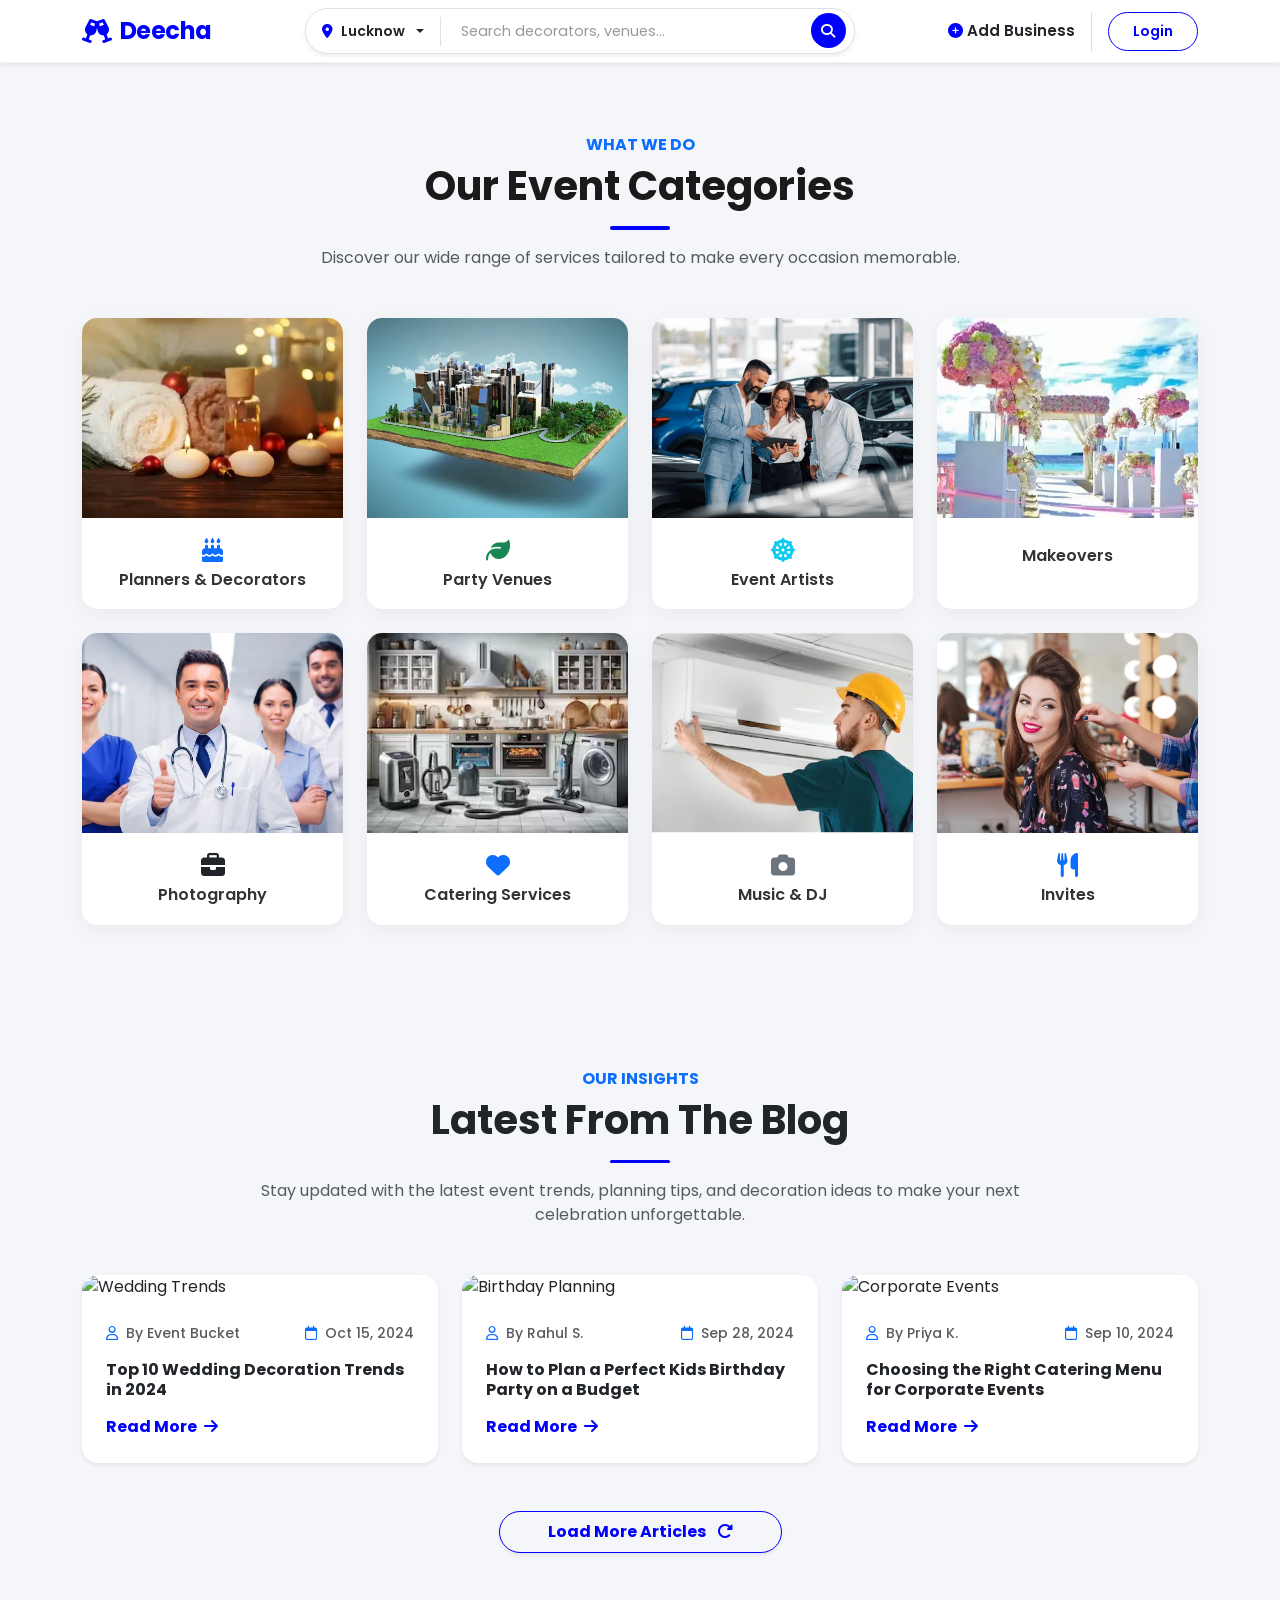
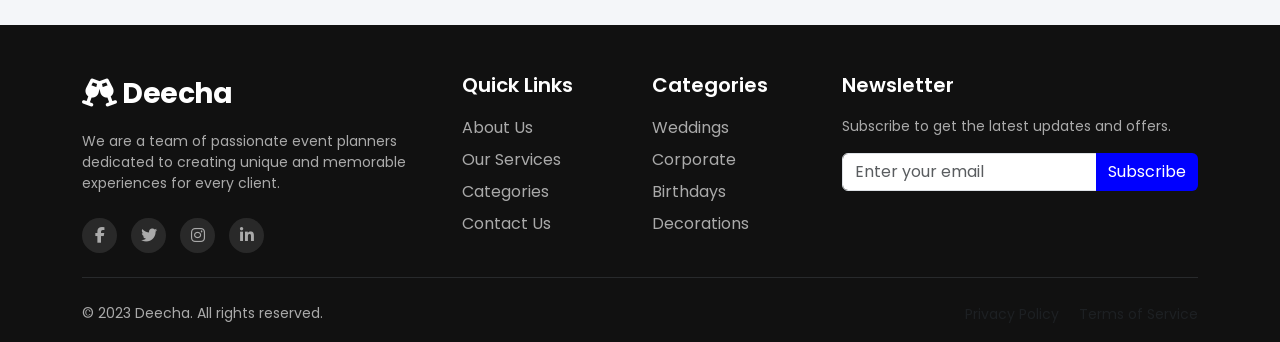
==== commit 675a30bc: "code updated" ====
--- a/index.html
+++ b/index.html
@@ -20,7 +20,7 @@
 </head>
 
 <body>
-  <nav class="navbar navbar-expand-lg bg-white sticky-top py-2 shadow-sm" style="z-index: 1040">
+<nav class="navbar navbar-expand-lg bg-white sticky-top py-2 shadow-sm" style="z-index: 1040">
     <div class="container-fluid container-lg">
       <a class="navbar-brand fw-bold d-flex align-items-center gap-2 me-4" href="index.html"
         style="font-size: 1.5rem; color: blue !important">
@@ -32,36 +32,47 @@
       </button>
 
       <div class="collapse navbar-collapse d-none d-lg-flex justify-content-between align-items-center w-100">
-        <div class="mx-auto d-flex align-items-center bg-white rounded-pill px-2 py-1 desktop-search-bar"
+        <div class="mx-auto d-flex align-items-center bg-white rounded-pill px-2 py-1 desktop-search-bar border shadow-sm"
           style="width: 100%; max-width: 550px">
+          
           <div class="dropdown border-end pe-2 me-2">
             <button class="btn btn-sm border-0 dropdown-toggle fw-semibold text-dark d-flex align-items-center gap-2"
-              type="button" data-bs-toggle="dropdown">
-              <i class="fa-solid fa-location-dot text-primary"></i>
+              type="button" data-bs-toggle="dropdown" data-bs-auto-close="outside">
+              <i class="fa-solid fa-location-dot text-primary" style="color: blue !important;"></i>
               <span id="desktopNavCity">Lucknow</span>
             </button>
-            <ul class="dropdown-menu border-0 shadow mt-2">
-              <li>
-                <a class="dropdown-item" href="#" onclick="updateCity('Lucknow')">Lucknow</a>
-              </li>
-              <li>
-                <a class="dropdown-item" href="#" onclick="updateCity('Kanpur')">Kanpur</a>
-              </li>
+            
+            <ul class="dropdown-menu border-0 shadow mt-2 p-0 rounded-3" style="width: 250px; overflow: hidden;">
+              <div class="p-2 border-bottom bg-light sticky-top">
+                <input type="text" class="form-control form-control-sm shadow-none border-0 rounded-pill px-3" 
+                       id="desktopCitySearch" placeholder="Search city..." onkeyup="filterCity('desktop')">
+              </div>
+              <div class="city-scroll-list" id="desktopCityList" style="max-height: 250px; overflow-y: auto;">
+                <li><a class="dropdown-item py-2 city-item" href="#" onclick="selectCity('Lucknow')">Lucknow</a></li>
+                <li><a class="dropdown-item py-2 city-item" href="#" onclick="selectCity('Kanpur')">Kanpur</a></li>
+                <li><a class="dropdown-item py-2 city-item" href="#" onclick="selectCity('Delhi')">Delhi</a></li>
+                <li><a class="dropdown-item py-2 city-item" href="#" onclick="selectCity('Mumbai')">Mumbai</a></li>
+                <li><a class="dropdown-item py-2 city-item" href="#" onclick="selectCity('Noida')">Noida</a></li>
+                <li><a class="dropdown-item py-2 city-item" href="#" onclick="selectCity('Agra')">Agra</a></li>
+                <li><a class="dropdown-item py-2 city-item" href="#" onclick="selectCity('Varanasi')">Varanasi</a></li>
+                <li><a class="dropdown-item py-2 city-item" href="#" onclick="selectCity('Pune')">Pune</a></li>
+              </div>
             </ul>
           </div>
+
           <div class="input-group border-0">
             <input type="text" class="form-control border-0 bg-transparent shadow-none"
               placeholder="Search decorators, venues..." />
             <button class="btn btn-primary rounded-circle d-flex align-items-center justify-content-center p-2"
-              style="width: 35px; height: 35px; background-color: blue">
+              style="width: 35px; height: 35px; background-color: blue; border:none;">
               <i class="fa-solid fa-magnifying-glass text-white small"></i>
             </button>
           </div>
         </div>
+
         <div class="d-flex align-items-center gap-3 ms-4">
           <a href="add-business.html" class="nav-link fw-semibold text-dark text-nowrap"><i
-              class="fa-solid fa-plus-circle text-primary"></i> Add
-            Business</a>
+              class="fa-solid fa-plus-circle" style="color: blue;"></i> Add Business</a>
           <div class="vr text-secondary opacity-25"></div>
           <a href="#" class="btn btn-outline-primary btn-sm px-4 py-2 rounded-pill fw-semibold text-nowrap"
             style="border-color: blue; color: blue">Login</a>
@@ -70,154 +81,42 @@
     </div>
   </nav>
 
-  <div class="d-lg-none position-fixed start-0 end-0 bg-white border-bottom shadow-sm px-3 py-2" style="z-index: 1030">
+  <div class="d-lg-none position-fixed start-0 end-0 bg-white border-bottom shadow-sm px-3 py-2" style="top: 55px; z-index: 1030">
     <div class="d-flex gap-2 align-items-center">
+      
       <div class="dropdown flex-shrink-0">
         <button class="btn btn-outline-primary rounded-pill btn-sm fw-bold d-flex align-items-center gap-1" type="button"
-          data-bs-toggle="dropdown" style="border-color: blue; color: blue; padding: 6px 12px">
+          data-bs-toggle="dropdown" data-bs-auto-close="outside" style="border-color: blue; color: blue; padding: 6px 12px">
           <i class="fa-solid fa-location-dot"></i>
           <span id="mobileSelectedCity">Lucknow</span>
           <i class="fa-solid fa-caret-down ms-1 small"></i>
         </button>
-        <ul class="dropdown-menu shadow border-0 mt-1" style="border-radius: 10px">
-          <li>
-            <a class="dropdown-item small" href="#" onclick="updateCity('Lucknow')">Lucknow</a>
-          </li>
-          <li>
-            <a class="dropdown-item small" href="#" onclick="updateCity('Kanpur')">Kanpur</a>
-          </li>
+
+        <ul class="dropdown-menu shadow border-0 mt-2 p-0 rounded-3" style="width: 220px; overflow: hidden;">
+          <div class="p-2 border-bottom bg-light sticky-top">
+            <input type="text" class="form-control form-control-sm shadow-none border-0 rounded-pill px-3" 
+                   id="mobileCitySearch" placeholder="Search city..." onkeyup="filterCity('mobile')">
+          </div>
+          <div class="city-scroll-list" id="mobileCityList" style="max-height: 200px; overflow-y: auto;">
+            <li><a class="dropdown-item py-2 small city-item" href="#" onclick="selectCity('Lucknow')">Lucknow</a></li>
+            <li><a class="dropdown-item py-2 small city-item" href="#" onclick="selectCity('Kanpur')">Kanpur</a></li>
+            <li><a class="dropdown-item py-2 small city-item" href="#" onclick="selectCity('Delhi')">Delhi</a></li>
+            <li><a class="dropdown-item py-2 small city-item" href="#" onclick="selectCity('Mumbai')">Mumbai</a></li>
+            <li><a class="dropdown-item py-2 small city-item" href="#" onclick="selectCity('Noida')">Noida</a></li>
+            <li><a class="dropdown-item py-2 small city-item" href="#" onclick="selectCity('Agra')">Agra</a></li>
+          </div>
         </ul>
       </div>
+
       <div class="flex-grow-1">
-        <div class="input-group">
-          <span class="input-group-text bg-light border-end-0 rounded-start-pill ps-3 text-secondary"><i
-              class="fa-solid fa-magnifying-glass"></i></span>
-          <input type="text" class="form-control bg-light border-start-0 rounded-end-pill shadow-none small"
-            placeholder="Search..." style="font-size: 0.9rem" />
+        <div class="input-group border rounded-pill overflow-hidden">
+          <span class="input-group-text bg-light border-0 text-secondary ps-3"><i class="fa-solid fa-magnifying-glass"></i></span>
+          <input type="text" class="form-control bg-light border-0 shadow-none small py-2" placeholder="Search..." style="font-size: 0.9rem" />
         </div>
       </div>
     </div>
   </div>
-
-  <div class="offcanvas offcanvas-start" tabindex="-1" id="mobileMenu" style="z-index: 1050">
-    <div class="offcanvas-header border-bottom">
-      <h5 class="offcanvas-title fw-bold" style="color: blue">
-        Deecha
-      </h5>
-      <button type="button" class="btn-close" data-bs-dismiss="offcanvas"></button>
-    </div>
-    <div class="offcanvas-body d-flex flex-column">
-      <ul class="navbar-nav fs-5 gap-3 mt-3">
-        <li class="nav-item">
-          <a class="nav-link text-dark border-bottom pb-2" href="#">Home</a>
-        </li>
-        <li class="nav-item">
-          <a class="nav-link text-dark border-bottom pb-2" href="#">Services</a>
-        </li>
-      </ul>
-    </div>
-  </div>
-
-  <!-- ================== Search Bar Section ================ -->
-  <!-- <section class="directory-hero position-relative d-flex align-items-center justify-content-center">
-  
-  <div class="position-absolute top-0 start-0 w-100 h-100" style="z-index: -2;">
-    <img src="https://images.unsplash.com/photo-1519167758481-83f550bb49b3?auto=format&fit=crop&w=2070&q=80&quot;" 
-         alt="Background" class="w-100 object-fit-cover">
-  </div>
-  <div class="position-absolute top-0 start-0 w-100 h-100 bg-overlay" style="z-index: -1;"></div>
-
-  <div class="container position-relative z-1 text-center">
-    <div class="row justify-content-center">
-      <div class="col-lg-10 col-xl-9">
-        
-        <h1 class="hero-heading fw-bold text-white mb-4">
-          Find Top Businesses & Service Providers in <span class="text-warning">Lucknow</span>
-        </h1>
-
-        <div class="search-wrapper bg-white p-1 rounded-3 shadow-lg mx-auto mb-4">
-          <form class="d-md-flex align-items-center">
-            
-            <div class="input-group border-end-md px-2 py-2">
-              <span class="input-group-text bg-transparent border-0 text-primary p-0 pe-2">
-                <i class="fa-solid fa-location-dot"></i>
-              </span>
-              <input type="text" class="form-control border-0 shadow-none p-0 fw-medium text-dark" 
-                     value="Lucknow (UP)" placeholder="Location">
-            </div>
-
-            <hr class="d-md-none my-0 mx-3 border-secondary-subtle">
-
-            <div class="input-group px-2 py-2 w-100">
-              <input type="text" class="form-control border-0 shadow-none p-0 fw-medium text-dark" 
-                     placeholder="Search in Lucknow (UP)...">
-            </div>
-
-            <div class="p-1">
-              <button type="button" class="btn btn-primary rounded-2 px-3 py-2 fw-bold h-100 w-100 w-md-auto">
-                <i class="fa-solid fa-magnifying-glass"></i>
-              </button>
-            </div>
-
-          </form>
-        </div>
-
-        <div>
-          <a href="#" class="btn btn-dark connect-btn rounded-pill px-4 py-2 fw-bold text-uppercase">
-            Connect with Top Businesses in Lucknow
-          </a>
-        </div>
-
-      </div>
-    </div>
-  </div>
-</section> -->
-
-
-  <!-- <section class="hero-section">
-      <div
-        class="position-absolute top-0 start-0 w-100 h-100"
-        style="
-          background-image: url(&quot;https://images.unsplash.com/photo-1519167758481-83f550bb49b3?auto=format&fit=crop&w=2070&q=80&quot;);
-          background-size: cover;
-          background-position: center;
-          z-index: -2;
-        "
-      ></div>
-      <div
-        class="position-absolute top-0 start-0 w-100 h-100"
-        style="
-          background: linear-gradient(
-            to bottom,
-            rgba(0, 0, 0, 0.3),
-            rgba(0, 0, 0, 0.8)
-          );
-          z-index: -1;
-        "
-      ></div>
-
-      <div class="container position-relative" style="z-index: 1">
-        <div class="row justify-content-center text-center">
-          <div class="col-lg-10">
-            <span
-              class="badge bg-primary bg-opacity-75 mb-3 px-3 py-2 rounded-pill fw-light"
-              >Plan Perfect Moments</span
-            >
-            <h1
-              class="display-3 fw-bold mb-4 text-white"
-              style="text-shadow: 2px 2px 4px rgba(0, 0, 0, 0.5)"
-            >
-              Crafting Complete <br />
-              <span class="text-primary">Event Experiences</span>
-            </h1>
-            <p class="lead mb-5 px-md-5 text-white opacity-75">
-              From intimate gatherings to grand celebrations, we bring your
-              vision to life.
-            </p>
-          </div>
-        </div>
-      </div>
-    </section> -->
+  <!-- ==================== Navbar END=================== -->
 
   <section class="py-5 bg-light">
     <div class="container py-4">
@@ -236,7 +135,7 @@
           <a href="listing.html" class="text-decoration-none">
             <div class="card category-card h-40">
               <div class="card-img-wrapper img-zoom-container">
-                <img src="https://images.unsplash.com/photo-1583875762487-5f8f7c718d14?auto=format&fit=crop&w=600&q=80"
+                <img src="images/deccha-cat1.webp"
                   class="card-img-top" alt="Birthday" />
               </div>
               <div class="card-body text-center">
@@ -251,7 +150,7 @@
           <a href="listing.html" class="text-decoration-none">
             <div class="card category-card h-40 overflow-hidden">
               <div class="card-img-wrapper img-zoom-container">
-                <img src="birthday.jpg" class="card-img-top" alt="Flower Decor" />
+                <img src="images/deccha-cat2.webp" class="card-img-top" alt="Flower Decor" />
               </div>
               <div class="card-body text-center">
                 <i class="fa-solid fa-leaf text-success fs-4 mb-2 d-block"></i>
@@ -266,7 +165,7 @@
             <div class="card category-card h-100">
               <div class="card-img-wrapper img-zoom-container">
                 <img
-                  src="https://plus.unsplash.com/premium_photo-1663839412026-51a44cfadfb8?auto=format&fit=crop&w=600&q=80"
+                  src="images/deccha-cat3.webp"
                   class="card-img-top" alt="Balloon Decor" />
               </div>
               <div class="card-body text-center">
@@ -281,7 +180,7 @@
           <a href="listing.html" class="text-decoration-none">
             <div class="card category-card h-100">
               <div class="card-img-wrapper img-zoom-container">
-                <img src="https://images.unsplash.com/photo-1529636798458-92182e662485?auto=format&fit=crop&w=600&q=80"
+                <img src="images/deccha-cat4.webp"
                   class="card-img-top" alt="Wedding" />
               </div>
               <div class="card-body text-center">
@@ -296,7 +195,7 @@
           <a href="listing.html" class="text-decoration-none">
             <div class="card category-card h-100">
               <div class="card-img-wrapper img-zoom-container">
-                <img src="https://images.unsplash.com/photo-1511795409834-ef04bbd61622?auto=format&fit=crop&w=600&q=80"
+                <img src="images/deccha-cat5.jpg"
                   class="card-img-top" alt="Corporate" />
               </div>
               <div class="card-body text-center">
@@ -311,7 +210,7 @@
           <a href="listing.html" class="text-decoration-none">
             <div class="card category-card h-100">
               <div class="card-img-wrapper img-zoom-container">
-                <img src="https://images.unsplash.com/photo-1573157941034-ba27a5097323?auto=format&fit=crop&w=600&q=80"
+                <img src="images/deccha-cat6.avif"
                   class="card-img-top" alt="Anniversary" />
               </div>
               <div class="card-body text-center">
@@ -326,7 +225,7 @@
           <a href="listing.html" class="text-decoration-none">
             <div class="card category-card h-100">
               <div class="card-img-wrapper img-zoom-container">
-                <img src="https://images.unsplash.com/photo-1486916856992-e4db22c8df33?auto=format&fit=crop&w=600&q=80"
+                <img src="images/deccha-cat7.png"
                   class="card-img-top" alt="Photography" />
               </div>
               <div class="card-body text-center">
@@ -341,7 +240,7 @@
           <a href="listing.html" class="text-decoration-none">
             <div class="card category-card h-100">
               <div class="card-img-wrapper img-zoom-container">
-                <img src="https://images.unsplash.com/photo-1555244162-803834f70033?auto=format&fit=crop&w=600&q=80"
+                <img src="images/deccha-cat8.webp"
                   class="card-img-top" alt="Catering" />
               </div>
               <div class="card-body text-center">
@@ -355,48 +254,89 @@
     </div>
   </section>
 
-  <section class="py-5">
-    <div class="container">
-      <div class="row g-4">
-        <div class="col-md-6">
-          <div class="position-relative rounded overflow-hidden shadow-sm">
-            <img src="https://images.unsplash.com/photo-1519741497674-611481863552?auto=format&fit=crop&w=1000&q=80"
-              alt="Wedding" class="img-fluid w-100" style="height: 300px; object-fit: cover" />
-            <div class="position-absolute bottom-0 start-0 w-100 p-4" style="
-                  background: linear-gradient(
-                    to top,
-                    rgba(0, 0, 0, 0.8),
-                    transparent
-                  );
-                ">
-              <h3 class="text-white fw-bold">Wedding Planning</h3>
-              <p class="text-white-50 mb-0">
-                Make your special day unforgettable.
-              </p>
-            </div>
-          </div>
-        </div>
-        <div class="col-md-6">
-          <div class="position-relative rounded overflow-hidden shadow-sm">
-            <img src="https://images.unsplash.com/photo-1530023367847-a683933f4172?auto=format&fit=crop&w=1000&q=80"
-              alt="Kids Party" class="img-fluid w-100" style="height: 300px; object-fit: cover" />
-            <div class="position-absolute bottom-0 start-0 w-100 p-4" style="
-                  background: linear-gradient(
-                    to top,
-                    rgba(0, 0, 0, 0.8),
-                    transparent
-                  );
-                ">
-              <h3 class="text-white fw-bold">Kids Parties</h3>
-              <p class="text-white-50 mb-0">
-                Fun and magic for the little ones.
-              </p>
-            </div>
-          </div>
-        </div>
-      </div>
-    </div>
-  </section>
+  <section class="py-5 bg-light">
+  <div class="container py-4">
+    
+    <div class="text-center mb-5">
+      <h6 class="text-primary fw-bold text-uppercase ls-wide">Our Insights</h6>
+      <h2 class="fw-bold display-6 mb-3 text-dark">Latest From The Blog</h2>
+      <div class="mx-auto mb-3" style="height: 3px; width: 60px; background-color: blue; border-radius: 2px;"></div>
+      <p class="text-muted w-75 mx-auto">
+        Stay updated with the latest event trends, planning tips, and decoration ideas to make your next celebration unforgettable.
+      </p>
+    </div>
+
+    <div class="row g-4">
+      
+      <div class="col-lg-4 col-md-6">
+        <div class="card h-100 border-0 shadow-sm blog-card">
+          <div class="overflow-hidden rounded-top-4">
+            <img src="https://images.unsplash.com/photo-1519741497674-611481863552?auto=format&fit=crop&w=600&q=80" class="card-img-top blog-img" alt="Wedding Trends">
+          </div>
+          <div class="card-body p-4 d-flex flex-column">
+            <div class="d-flex justify-content-between text-muted small mb-3 fw-medium">
+              <span><i class="fa-regular fa-user text-primary me-1"></i> By Event Bucket</span>
+              <span><i class="fa-regular fa-calendar text-primary me-1"></i> Oct 15, 2024</span>
+            </div>
+            <h5 class="card-title fw-bold text-dark mb-3">Top 10 Wedding Decoration Trends in 2024</h5>
+            <div class="mt-auto">
+              <a href="blog-details.html" class="text-primary fw-bold text-decoration-none read-more-link">
+                Read More <i class="fa-solid fa-arrow-right ms-1"></i>
+              </a>
+            </div>
+          </div>
+        </div>
+      </div>
+
+      <div class="col-lg-4 col-md-6">
+        <div class="card h-100 border-0 shadow-sm blog-card">
+          <div class="overflow-hidden rounded-top-4">
+            <img src="https://images.unsplash.com/photo-1530023367847-a683933f4172?auto=format&fit=crop&w=600&q=80" class="card-img-top blog-img" alt="Birthday Planning">
+          </div>
+          <div class="card-body p-4 d-flex flex-column">
+            <div class="d-flex justify-content-between text-muted small mb-3 fw-medium">
+              <span><i class="fa-regular fa-user text-primary me-1"></i> By Rahul S.</span>
+              <span><i class="fa-regular fa-calendar text-primary me-1"></i> Sep 28, 2024</span>
+            </div>
+            <h5 class="card-title fw-bold text-dark mb-3">How to Plan a Perfect Kids Birthday Party on a Budget</h5>
+            <div class="mt-auto">
+              <a href="blog-details.html" class="text-primary fw-bold text-decoration-none read-more-link">
+                Read More <i class="fa-solid fa-arrow-right ms-1"></i>
+              </a>
+            </div>
+          </div>
+        </div>
+      </div>
+
+      <div class="col-lg-4 col-md-6">
+        <div class="card h-100 border-0 shadow-sm blog-card">
+          <div class="overflow-hidden rounded-top-4">
+            <img src="https://images.unsplash.com/photo-1555244162-803834f70033?auto=format&fit=crop&w=600&q=80" class="card-img-top blog-img" alt="Corporate Events">
+          </div>
+          <div class="card-body p-4 d-flex flex-column">
+            <div class="d-flex justify-content-between text-muted small mb-3 fw-medium">
+              <span><i class="fa-regular fa-user text-primary me-1"></i> By Priya K.</span>
+              <span><i class="fa-regular fa-calendar text-primary me-1"></i> Sep 10, 2024</span>
+            </div>
+            <h5 class="card-title fw-bold text-dark mb-3">Choosing the Right Catering Menu for Corporate Events</h5>
+            <div class="mt-auto">
+              <a href="blog-details.html" class="text-primary fw-bold text-decoration-none read-more-link">
+                Read More <i class="fa-solid fa-arrow-right ms-1"></i>
+              </a>
+            </div>
+          </div>
+        </div>
+      </div>
+    </div>
+
+    <div class="text-center mt-5">
+      <a href="/blog.html" class="btn btn-outline-danger fw-bold rounded-pill px-5 py-2 shadow-sm load-more-btn" style="border-color: blue; color: blue;">
+        Load More Articles <i class="fa-solid fa-rotate-right ms-2"></i>
+      </a>
+    </div>
+
+  </div>
+</section>
 
   <footer class="pt-5 pb-3">
     <div class="container">
@@ -466,6 +406,7 @@
   </footer>
 
   <script src="https://cdn.jsdelivr.net/npm/bootstrap@5.3.2/dist/js/bootstrap.bundle.min.js"></script>
+  <script src="/script.js"></script>
 </body>
 
 </html>
--- a/style.css
+++ b/style.css
@@ -417,7 +417,7 @@
 /* Hover effect */
 .custom-icon-close:hover {
     transform: scale(1.1);
-    background-color: #c91e1e !important; /* Darker red on hover */
+    background-color: blue !important; /* Darker red on hover */
 }
 
 /* 
@@ -767,4 +767,85 @@
   background: linear-gradient(to bottom, rgba(255, 255, 255, 0), rgba(255, 255, 255, 1));
   pointer-events: none;
   transition: opacity 0.3s ease;
+}
+
+/* =============== Blog Section CSS - Home ============== */
+/* =========================================
+   BLOG SECTION STYLING
+========================================= */
+
+/* Card Styling & Hover Effect */
+.blog-card {
+    border-radius: 16px;
+    transition: transform 0.3s ease, box-shadow 0.3s ease;
+}
+
+/* Jab card par mouse aaye toh thoda upar uthe aur shadow badh jaye */
+.blog-card:hover {
+    transform: translateY(-8px);
+    box-shadow: 0 15px 35px rgba(0, 0, 0, 0.1) !important;
+}
+
+/* Image Setup */
+.blog-img {
+    height: 220px; /* Sabhi images ki height same rahegi */
+    object-fit: cover; /* Image stretch nahi hogi */
+    transition: transform 0.5s ease; /* Smooth animation */
+}
+
+/* Card par hover karne se image halki si zoom hogi */
+.blog-card:hover .blog-img {
+    transform: scale(1.08);
+}
+
+/* Read More Link */
+.read-more-link {
+    color: blue !important;
+    transition: all 0.3s ease;
+}
+
+/* Read more par hover karne par text thoda dark red hoga aur arrow aage jayega */
+.read-more-link:hover {
+    color: blue !important;
+    letter-spacing: 0.5px;
+}
+.read-more-link i {
+    transition: transform 0.3s ease;
+}
+.read-more-link:hover i {
+    transform: translateX(5px);
+}
+
+/* Load More Button Hover */
+.load-more-btn:hover {
+    background-color: blue !important;
+    color: #ffffff !important;
+}
+
+/* Rounded top corners for images inside cards */
+.rounded-top-4 {
+    border-top-left-radius: 16px;
+    border-top-right-radius: 16px;
+}
+
+/* =========== Navbar - Custom Scrollbar for City Dropdown =========== */
+.city-scroll-list::-webkit-scrollbar {
+  width: 5px;
+}
+.city-scroll-list::-webkit-scrollbar-track {
+  background: #f1f1f1; 
+}
+.city-scroll-list::-webkit-scrollbar-thumb {
+  background: #c1c1c1; 
+  border-radius: 10px;
+}
+.city-scroll-list::-webkit-scrollbar-thumb:hover {
+  background: blue; 
+}
+.city-item {
+  transition: background-color 0.2s;
+}
+.city-item:hover {
+  background-color: rgba(0, 0, 255, 0.05);
+  color: blue;
 }
